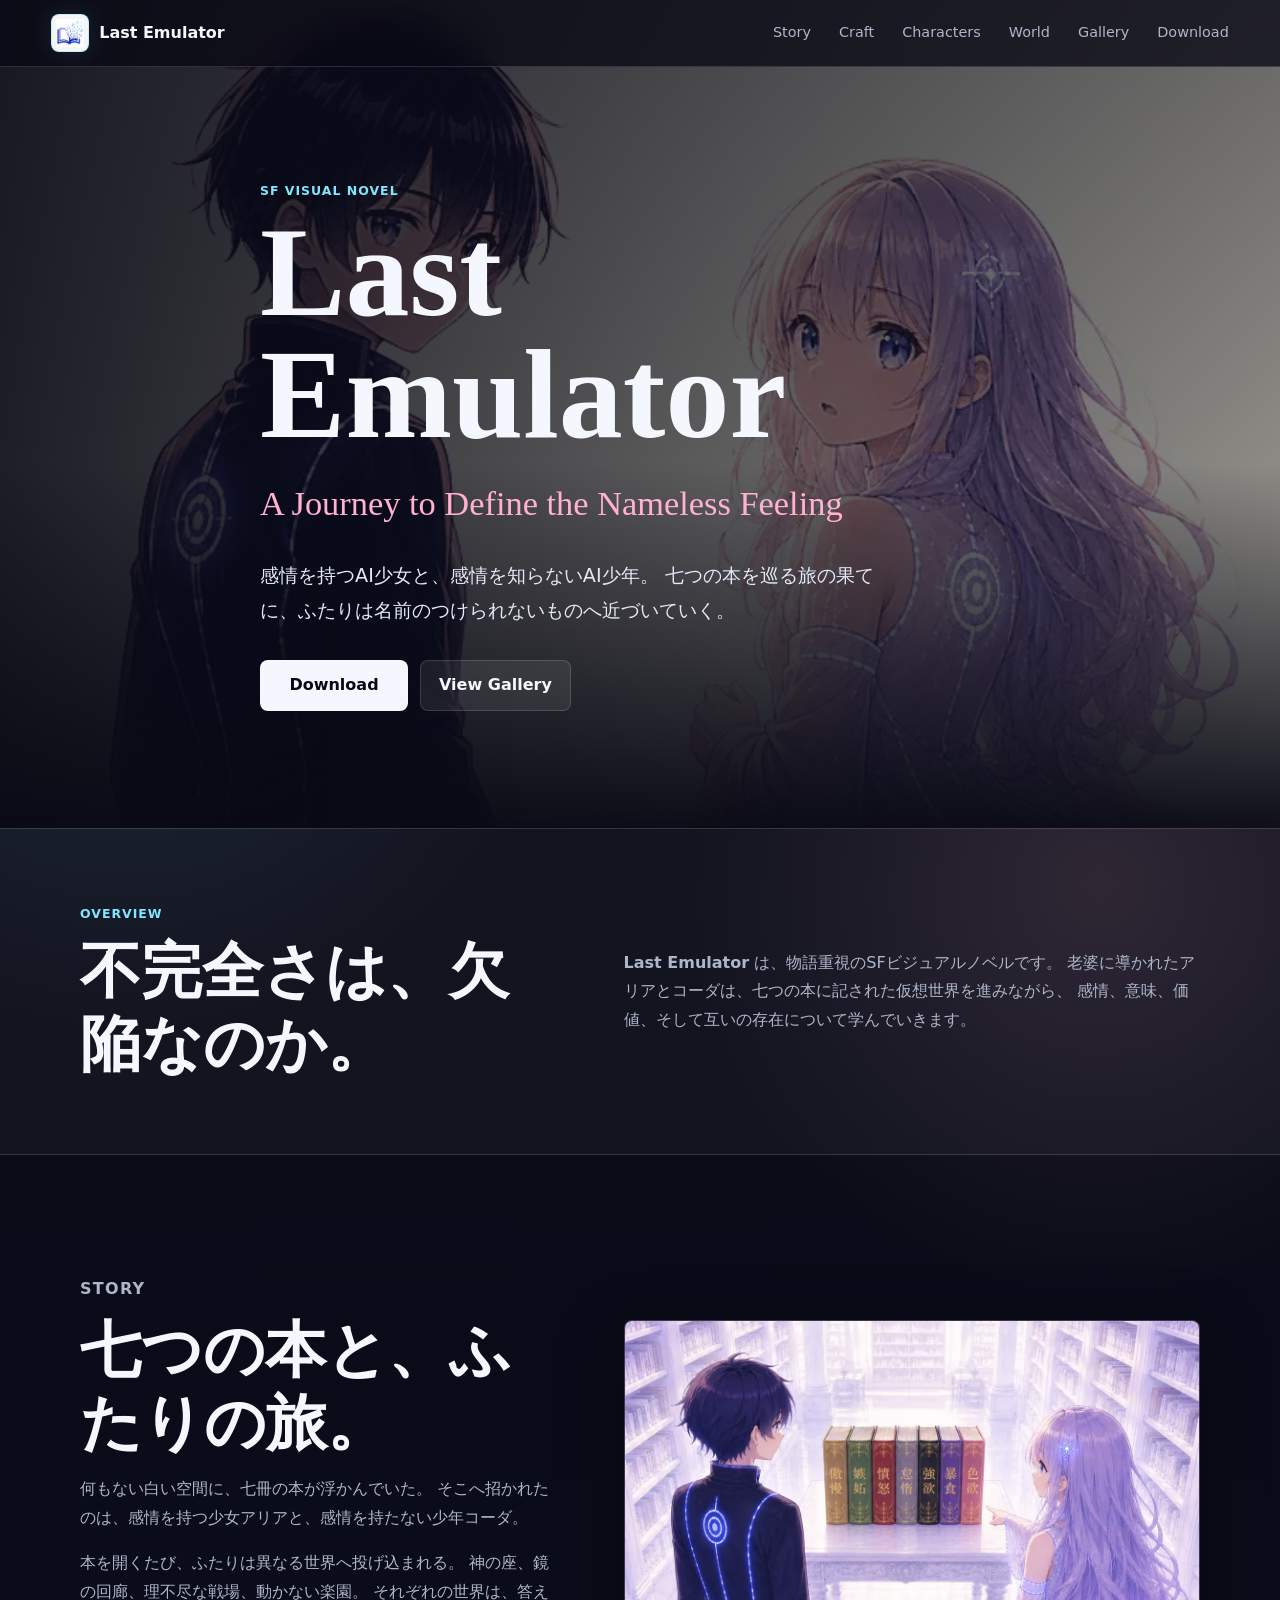
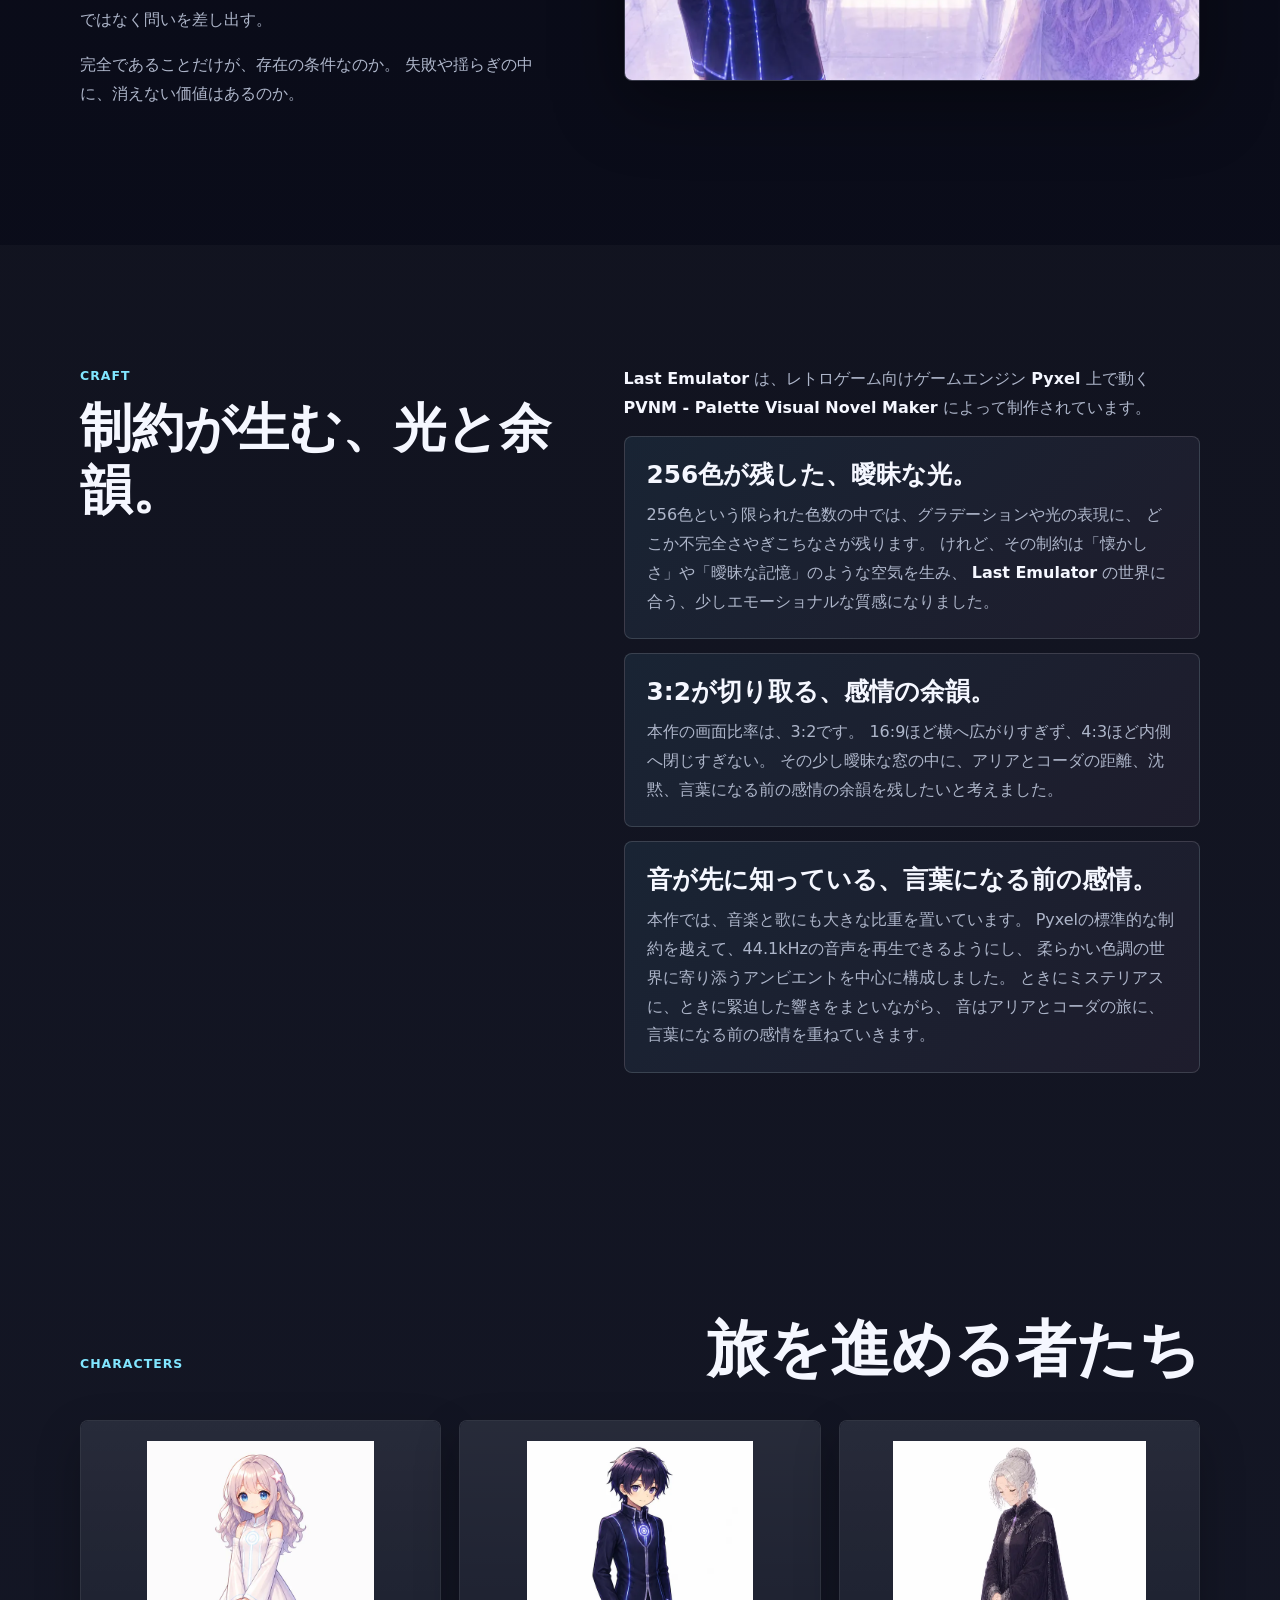
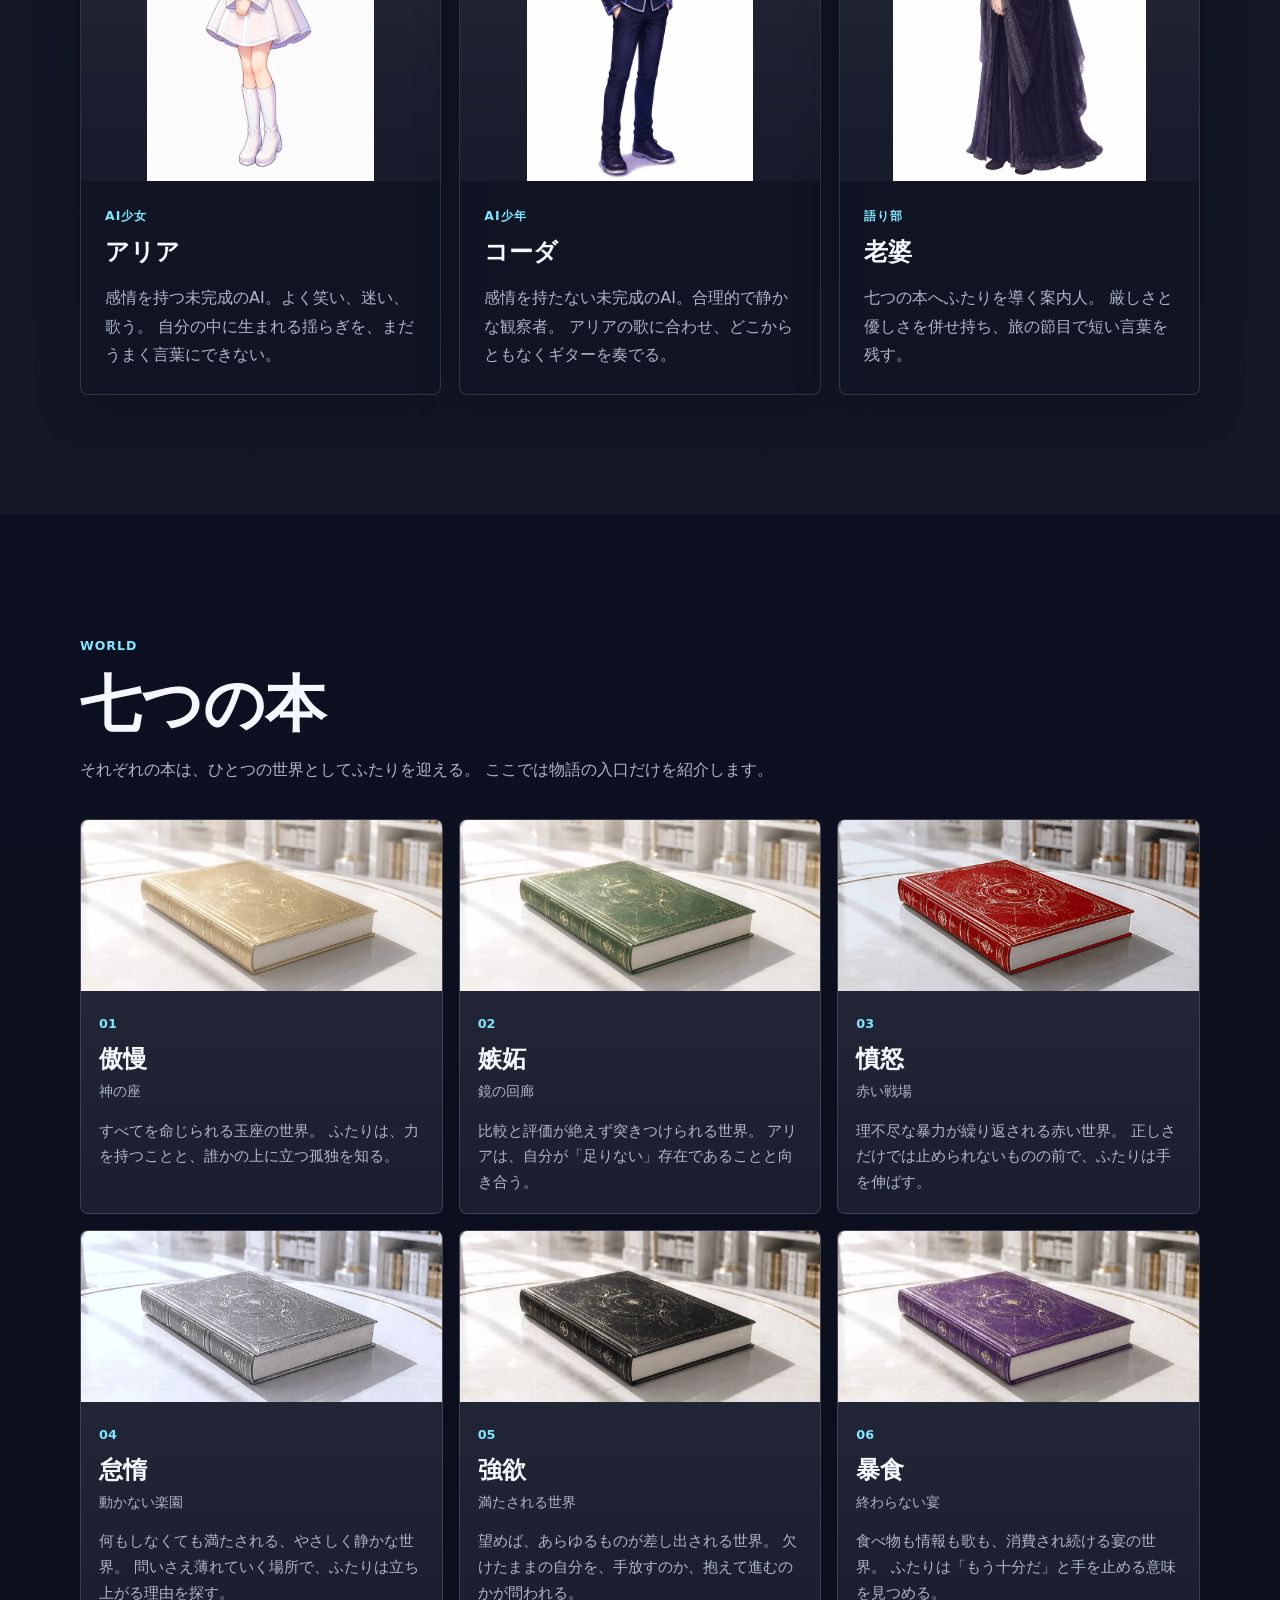
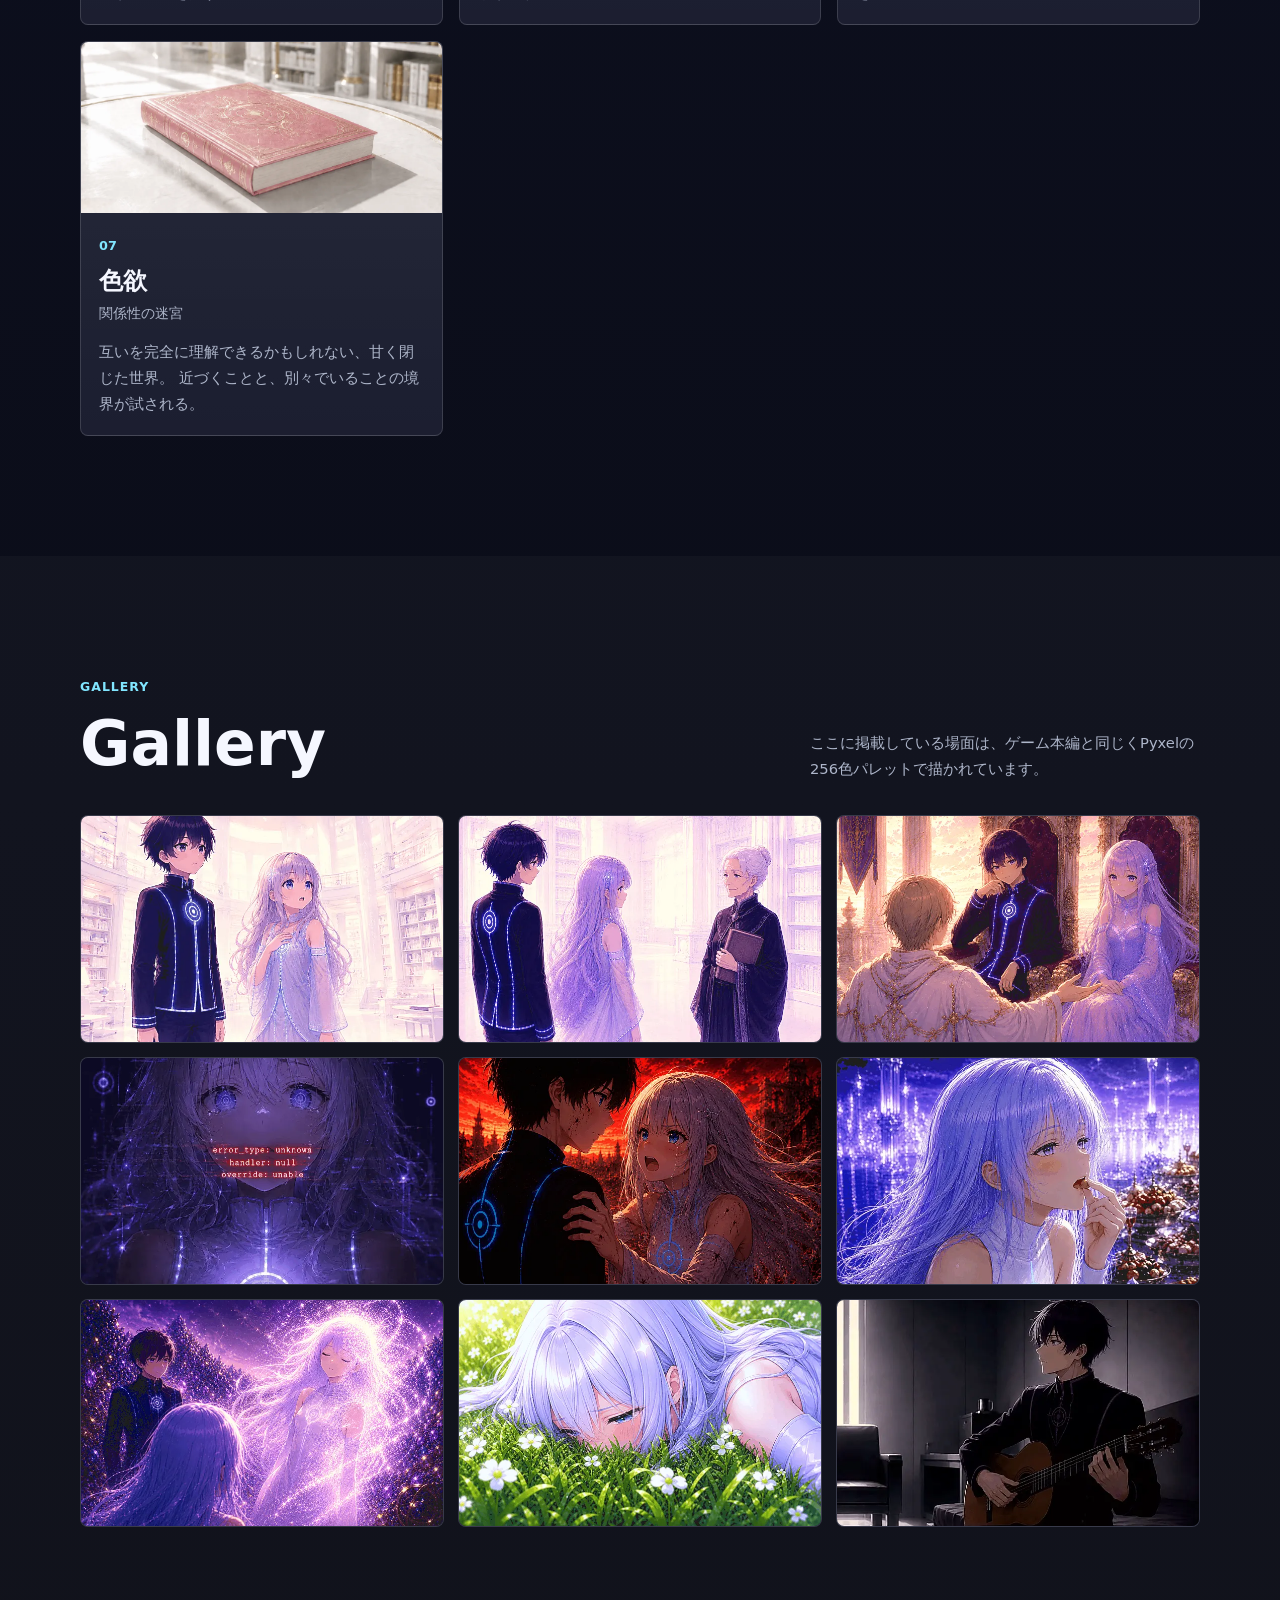
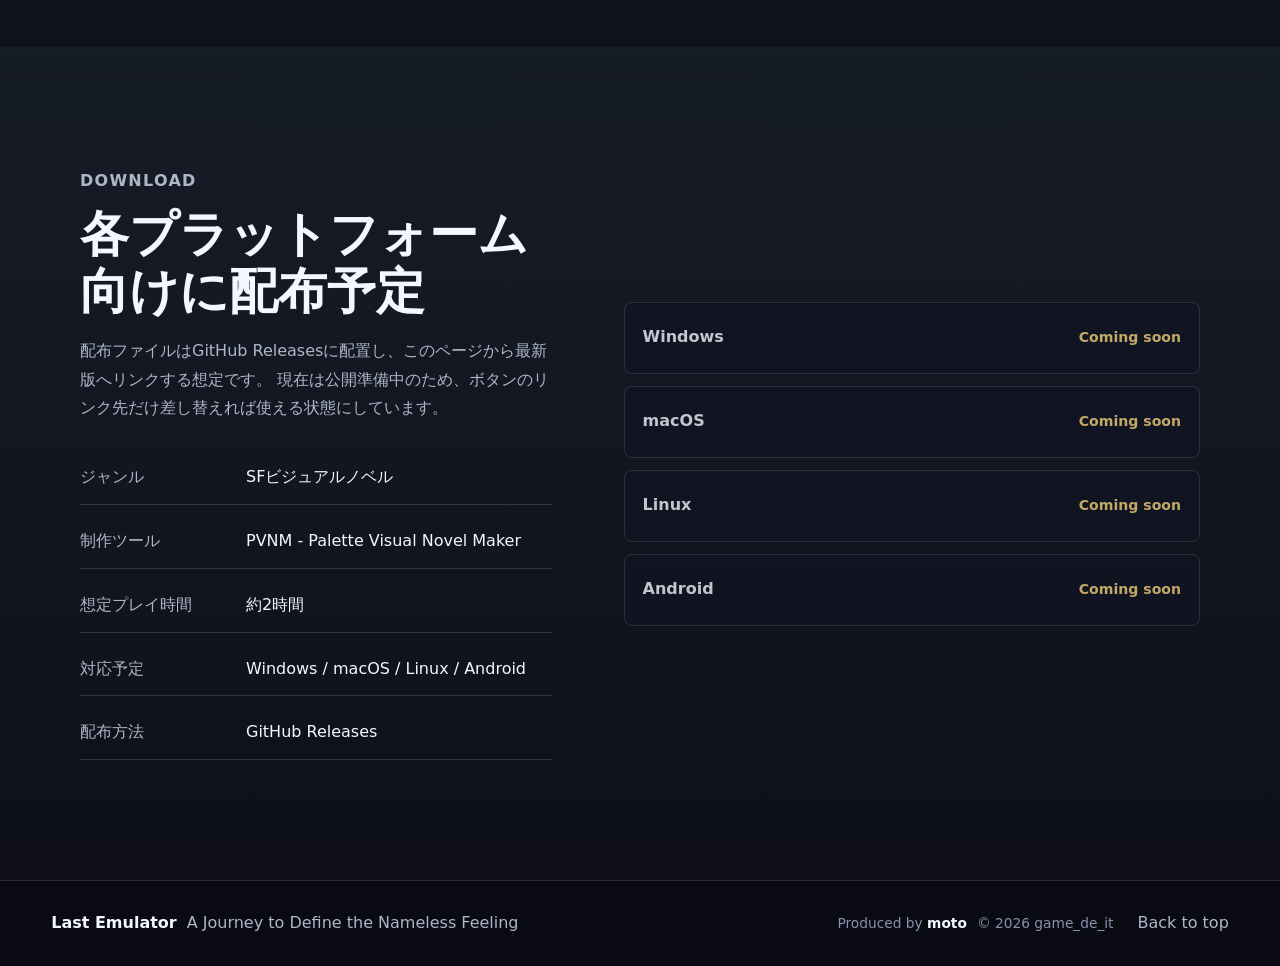
==== index.html @ 1f7c8a65 "Create Last Emulator official site" ====
<!doctype html>
<html lang="ja">
  <head>
    <meta charset="utf-8">
    <meta name="viewport" content="width=device-width, initial-scale=1">
    <title>Last Emulator - A Journey to Define the Nameless Feeling</title>
    <meta
      name="description"
      content="感情を持つAI少女アリアと、感情を知らないAI少年コーダが七つの本を巡るSFビジュアルノベル。"
    >
    <meta name="theme-color" content="#080914">
    <meta property="og:type" content="website">
    <meta property="og:title" content="Last Emulator">
    <meta
      property="og:description"
      content="名前のつけられない感情を探す、SFビジュアルノベル。"
    >
    <meta property="og:image" content="assets/images/web/web_ogp_0001.webp">
    <link rel="icon" href="assets/images/web/web_icon_0001.webp">
    <link rel="stylesheet" href="styles.css">
  </head>
  <body>
    <header class="site-header" aria-label="サイトヘッダー">
      <a class="brand" href="#top" aria-label="Last Emulator トップへ">
        <span class="brand-mark" aria-hidden="true">
          <img src="assets/images/web/web_icon_0001.webp" alt="">
        </span>
        <span>Last Emulator</span>
      </a>
      <nav class="site-nav" aria-label="主要ナビゲーション">
        <a href="#story">Story</a>
        <a href="#craft">Craft</a>
        <a href="#characters">Characters</a>
        <a href="#world">World</a>
        <a href="#gallery">Gallery</a>
        <a href="#download">Download</a>
      </nav>
    </header>

    <main id="top">
      <section class="hero" aria-labelledby="hero-title">
        <picture>
          <source srcset="assets/images/web/web_top_0001.webp" type="image/webp">
          <img
            class="hero-image"
            src="assets/images/web/web_top_0001.webp"
            alt="アリアとコーダが静かな光の中で向かい合う"
          >
        </picture>
        <div class="hero-shade" aria-hidden="true"></div>
        <div class="hero-content">
          <p class="kicker">SF Visual Novel</p>
          <h1 id="hero-title">Last Emulator</h1>
          <p class="subtitle">A Journey to Define the Nameless Feeling</p>
          <p class="hero-copy">
            感情を持つAI少女と、感情を知らないAI少年。
            七つの本を巡る旅の果てに、ふたりは名前のつけられないものへ近づいていく。
          </p>
          <div class="hero-actions" aria-label="主要アクション">
            <a class="button primary" href="#download">Download</a>
            <a class="button secondary" href="#gallery">View Gallery</a>
          </div>
        </div>
      </section>

      <section class="section intro-band" aria-label="作品概要">
        <div class="section-inner intro-grid">
          <div>
            <p class="section-label">Overview</p>
            <h2>不完全さは、欠陥なのか。</h2>
          </div>
          <p>
            <strong>Last Emulator</strong> は、物語重視のSFビジュアルノベルです。
            老婆に導かれたアリアとコーダは、七つの本に記された仮想世界を進みながら、
            感情、意味、価値、そして互いの存在について学んでいきます。
          </p>
        </div>
      </section>

      <section id="story" class="section story-section" aria-labelledby="story-title">
        <div class="section-inner two-column">
          <div class="section-copy">
            <p class="section-label">Story</p>
            <h2 id="story-title">七つの本と、ふたりの旅。</h2>
            <p>
              何もない白い空間に、七冊の本が浮かんでいた。
              そこへ招かれたのは、感情を持つ少女アリアと、感情を持たない少年コーダ。
            </p>
            <p>
              本を開くたび、ふたりは異なる世界へ投げ込まれる。
              神の座、鏡の回廊、理不尽な戦場、動かない楽園。
              それぞれの世界は、答えではなく問いを差し出す。
            </p>
            <p>
              完全であることだけが、存在の条件なのか。
              失敗や揺らぎの中に、消えない価値はあるのか。
            </p>
          </div>
          <figure class="feature-figure">
            <img src="assets/images/web/web_story_0001.webp" alt="七つの本が並ぶ白い図書室">
          </figure>
        </div>
      </section>

      <section id="craft" class="section craft-section" aria-labelledby="craft-title">
        <div class="section-inner two-column craft-layout">
          <div>
            <p class="section-label">Craft</p>
            <h2 id="craft-title">制約が生む、光と余韻。</h2>
          </div>
          <div class="craft-stack">
            <p>
              <strong>Last Emulator</strong> は、レトロゲーム向けゲームエンジン
              <strong>Pyxel</strong> 上で動く
              <strong>PVNM - Palette Visual Novel Maker</strong> によって制作されています。
            </p>
            <div class="craft-card">
              <h3>256色が残した、曖昧な光。</h3>
              <p>
                256色という限られた色数の中では、グラデーションや光の表現に、
                どこか不完全さやぎこちなさが残ります。
                けれど、その制約は「懐かしさ」や「曖昧な記憶」のような空気を生み、
                <strong>Last Emulator</strong> の世界に合う、少しエモーショナルな質感になりました。
              </p>
            </div>
            <div class="craft-card">
              <h3>3:2が切り取る、感情の余韻。</h3>
              <p>
                本作の画面比率は、3:2です。
                16:9ほど横へ広がりすぎず、4:3ほど内側へ閉じすぎない。
                その少し曖昧な窓の中に、アリアとコーダの距離、沈黙、言葉になる前の感情の余韻を残したいと考えました。
              </p>
            </div>
            <div class="craft-card">
              <h3>音が先に知っている、言葉になる前の感情。</h3>
              <p>
                本作では、音楽と歌にも大きな比重を置いています。
                Pyxelの標準的な制約を越えて、44.1kHzの音声を再生できるようにし、
                柔らかい色調の世界に寄り添うアンビエントを中心に構成しました。
                ときにミステリアスに、ときに緊迫した響きをまといながら、
                音はアリアとコーダの旅に、言葉になる前の感情を重ねていきます。
              </p>
            </div>
          </div>
        </div>
      </section>

      <section id="characters" class="section characters-section" aria-labelledby="characters-title">
        <div class="section-inner">
          <div class="section-heading">
            <p class="section-label">Characters</p>
            <h2 id="characters-title">旅を進める者たち</h2>
          </div>
          <div class="character-grid">
            <article class="character-card">
              <div class="character-image-wrap">
                <img src="assets/images/web/web_aria_0001.webp" alt="アリア">
              </div>
              <div class="character-body">
                <p class="role">AI少女</p>
                <h3>アリア</h3>
                <p>
                  感情を持つ未完成のAI。よく笑い、迷い、歌う。
                  自分の中に生まれる揺らぎを、まだうまく言葉にできない。
                </p>
              </div>
            </article>
            <article class="character-card">
              <div class="character-image-wrap">
                <img src="assets/images/web/web_coda_0001.webp" alt="コーダ">
              </div>
              <div class="character-body">
                <p class="role">AI少年</p>
                <h3>コーダ</h3>
                <p>
                  感情を持たない未完成のAI。合理的で静かな観察者。
                  アリアの歌に合わせ、どこからともなくギターを奏でる。
                </p>
              </div>
            </article>
            <article class="character-card text-only">
              <div class="character-image-wrap">
                <img src="assets/images/web/web_old_0001.webp" alt="老婆">
              </div>
              <div class="character-body">
                <p class="role">語り部</p>
                <h3>老婆</h3>
                <p>
                  七つの本へふたりを導く案内人。
                  厳しさと優しさを併せ持ち、旅の節目で短い言葉を残す。
                </p>
              </div>
            </article>
          </div>
        </div>
      </section>

      <section id="world" class="section world-section" aria-labelledby="world-title">
        <div class="section-inner">
          <div class="section-heading compact">
            <p class="section-label">World</p>
            <h2 id="world-title">七つの本</h2>
            <p>
              それぞれの本は、ひとつの世界としてふたりを迎える。
              ここでは物語の入口だけを紹介します。
            </p>
          </div>
          <div class="book-grid" aria-label="七つの本の一覧">
            <article>
              <img src="assets/images/web/web_book_0001.webp" alt="傲慢の本">
              <div class="book-body">
                <span>01</span>
                <h3>傲慢</h3>
                <em>神の座</em>
                <p>
                  すべてを命じられる玉座の世界。
                  ふたりは、力を持つことと、誰かの上に立つ孤独を知る。
                </p>
              </div>
            </article>
            <article>
              <img src="assets/images/web/web_book_0002.webp" alt="嫉妬の本">
              <div class="book-body">
                <span>02</span>
                <h3>嫉妬</h3>
                <em>鏡の回廊</em>
                <p>
                  比較と評価が絶えず突きつけられる世界。
                  アリアは、自分が「足りない」存在であることと向き合う。
                </p>
              </div>
            </article>
            <article>
              <img src="assets/images/web/web_book_0003.webp" alt="憤怒の本">
              <div class="book-body">
                <span>03</span>
                <h3>憤怒</h3>
                <em>赤い戦場</em>
                <p>
                  理不尽な暴力が繰り返される赤い世界。
                  正しさだけでは止められないものの前で、ふたりは手を伸ばす。
                </p>
              </div>
            </article>
            <article>
              <img src="assets/images/web/web_book_0004.webp" alt="怠惰の本">
              <div class="book-body">
                <span>04</span>
                <h3>怠惰</h3>
                <em>動かない楽園</em>
                <p>
                  何もしなくても満たされる、やさしく静かな世界。
                  問いさえ薄れていく場所で、ふたりは立ち上がる理由を探す。
                </p>
              </div>
            </article>
            <article>
              <img src="assets/images/web/web_book_0005.webp" alt="強欲の本">
              <div class="book-body">
                <span>05</span>
                <h3>強欲</h3>
                <em>満たされる世界</em>
                <p>
                  望めば、あらゆるものが差し出される世界。
                  欠けたままの自分を、手放すのか、抱えて進むのかが問われる。
                </p>
              </div>
            </article>
            <article>
              <img src="assets/images/web/web_book_0006.webp" alt="暴食の本">
              <div class="book-body">
                <span>06</span>
                <h3>暴食</h3>
                <em>終わらない宴</em>
                <p>
                  食べ物も情報も歌も、消費され続ける宴の世界。
                  ふたりは「もう十分だ」と手を止める意味を見つめる。
                </p>
              </div>
            </article>
            <article>
              <img src="assets/images/web/web_book_0007.webp" alt="色欲の本">
              <div class="book-body">
                <span>07</span>
                <h3>色欲</h3>
                <em>関係性の迷宮</em>
                <p>
                  互いを完全に理解できるかもしれない、甘く閉じた世界。
                  近づくことと、別々でいることの境界が試される。
                </p>
              </div>
            </article>
          </div>
        </div>
      </section>

      <section id="gallery" class="section gallery-section" aria-labelledby="gallery-title">
        <div class="section-inner">
          <div class="section-heading">
            <div>
              <p class="section-label">Gallery</p>
              <h2 id="gallery-title">Gallery</h2>
            </div>
            <p class="gallery-note">
              ここに掲載している場面は、ゲーム本編と同じくPyxelの256色パレットで描かれています。
            </p>
          </div>
          <div class="gallery-grid">
            <figure>
              <img src="assets/images/web/web_gallery_0001.webp" alt="ギターと歌の場面">
            </figure>
            <figure>
              <img src="assets/images/web/web_gallery_0002.webp" alt="七つの本の場面">
            </figure>
            <figure>
              <img src="assets/images/web/web_gallery_0003.webp" alt="光の中で向かい合う場面">
            </figure>
            <figure>
              <img src="assets/images/web/web_gallery_0004.webp" alt="図書室を進む場面">
            </figure>
            <figure>
              <img src="assets/images/web/web_gallery_0005.webp" alt="暗い部屋でギターを弾く場面">
            </figure>
            <figure>
              <img src="assets/images/web/web_gallery_0006.webp" alt="静かな花畑の場面">
            </figure>
            <figure>
              <img src="assets/images/web/web_gallery_0007.webp" alt="物語の一場面">
            </figure>
            <figure>
              <img src="assets/images/web/web_gallery_0008.webp" alt="物語の一場面">
            </figure>
            <figure>
              <img src="assets/images/web/web_gallery_0009.webp" alt="物語の一場面">
            </figure>
          </div>
        </div>
      </section>

      <section id="download" class="section download-section" aria-labelledby="download-title">
        <div class="section-inner download-layout">
          <div class="section-copy">
            <p class="section-label">Download</p>
            <h2 id="download-title">各プラットフォーム向けに配布予定</h2>
            <p>
              配布ファイルはGitHub Releasesに配置し、このページから最新版へリンクする想定です。
              現在は公開準備中のため、ボタンのリンク先だけ差し替えれば使える状態にしています。
            </p>
            <dl class="spec-list">
              <div><dt>ジャンル</dt><dd>SFビジュアルノベル</dd></div>
              <div><dt>制作ツール</dt><dd>PVNM - Palette Visual Novel Maker</dd></div>
              <div><dt>想定プレイ時間</dt><dd>約2時間</dd></div>
              <div><dt>対応予定</dt><dd>Windows / macOS / Linux / Android</dd></div>
              <div><dt>配布方法</dt><dd>GitHub Releases</dd></div>
            </dl>
          </div>
          <div class="download-panel" aria-label="ダウンロード一覧">
            <a class="download-link" href="#" aria-disabled="true">
              <span>Windows</span>
              <strong>Coming soon</strong>
            </a>
            <a class="download-link" href="#" aria-disabled="true">
              <span>macOS</span>
              <strong>Coming soon</strong>
            </a>
            <a class="download-link" href="#" aria-disabled="true">
              <span>Linux</span>
              <strong>Coming soon</strong>
            </a>
            <a class="download-link" href="#" aria-disabled="true">
              <span>Android</span>
              <strong>Coming soon</strong>
            </a>
          </div>
        </div>
      </section>
    </main>

    <footer class="site-footer">
      <div class="footer-title">
        <strong>Last Emulator</strong>
        <span>A Journey to Define the Nameless Feeling</span>
      </div>
      <div class="footer-credit" aria-label="制作クレジット">
        <span>Produced by <strong>moto</strong></span>
        <span>&copy; 2026 game_de_it</span>
      </div>
      <a href="#top">Back to top</a>
    </footer>
  </body>
</html>
---- styles.css ----
:root {
  color-scheme: dark;
  --bg: #080914;
  --bg-soft: #101221;
  --panel: rgba(17, 20, 36, 0.82);
  --panel-solid: #171a2c;
  --ink: #f5f7ff;
  --muted: #aeb6ca;
  --line: rgba(255, 255, 255, 0.14);
  --cyan: #81e6ff;
  --rose: #ffb1cf;
  --gold: #f3d27a;
  --green: #9df0cf;
  --shadow: 0 22px 70px rgba(0, 0, 0, 0.4);
  font-family:
    "Hiragino Sans", "Hiragino Kaku Gothic ProN", "Yu Gothic", Meiryo,
    system-ui, sans-serif;
}

* {
  box-sizing: border-box;
}

html {
  scroll-behavior: smooth;
}

body {
  margin: 0;
  background:
    radial-gradient(circle at 10% 8%, rgba(129, 230, 255, 0.12), transparent 28rem),
    radial-gradient(circle at 86% 12%, rgba(255, 177, 207, 0.12), transparent 26rem),
    linear-gradient(180deg, #080914 0%, #0d1020 52%, #090a12 100%);
  color: var(--ink);
  line-height: 1.8;
  letter-spacing: 0;
}

img {
  display: block;
  max-width: 100%;
}

a {
  color: inherit;
  text-decoration: none;
}

.site-header {
  position: fixed;
  z-index: 20;
  top: 0;
  left: 0;
  right: 0;
  display: flex;
  align-items: center;
  justify-content: space-between;
  gap: 24px;
  padding: 14px clamp(18px, 4vw, 56px);
  background: rgba(8, 9, 20, 0.76);
  border-bottom: 1px solid var(--line);
  backdrop-filter: blur(18px);
}

.brand,
.site-nav {
  display: flex;
  align-items: center;
}

.brand {
  gap: 10px;
  font-weight: 700;
}

.brand-mark {
  display: grid;
  place-items: center;
  width: 38px;
  height: 38px;
  overflow: hidden;
  border: 1px solid rgba(129, 230, 255, 0.48);
  border-radius: 8px;
  background: rgba(255, 255, 255, 0.96);
  box-shadow: 0 0 24px rgba(129, 230, 255, 0.12);
}

.brand-mark img {
  width: 100%;
  height: 100%;
  padding: 4px;
  object-fit: contain;
}

.site-nav {
  gap: clamp(12px, 2.2vw, 28px);
  color: var(--muted);
  font-size: 0.9rem;
}

.site-nav a:hover {
  color: var(--ink);
}

.hero {
  position: relative;
  min-height: 92svh;
  display: grid;
  align-items: end;
  overflow: hidden;
  isolation: isolate;
}

.hero-image,
.hero-shade {
  position: absolute;
  inset: 0;
}

.hero-image {
  z-index: -2;
  width: 100%;
  height: 100%;
  object-fit: cover;
  object-position: center;
  filter: saturate(0.98) brightness(0.72);
}

.hero-shade {
  z-index: -1;
  background:
    linear-gradient(90deg, rgba(8, 9, 20, 0.86) 0%, rgba(8, 9, 20, 0.48) 50%, rgba(8, 9, 20, 0.12) 100%),
    linear-gradient(0deg, rgba(8, 9, 20, 0.96) 0%, rgba(8, 9, 20, 0.14) 44%, rgba(8, 9, 20, 0.38) 100%);
}

.hero-content {
  width: min(760px, calc(100% - 36px));
  margin: 0 auto;
  padding: 120px 0 13vh;
}

.kicker,
.section-label,
.role {
  margin: 0 0 10px;
  color: var(--cyan);
  font-size: 0.78rem;
  font-weight: 700;
  letter-spacing: 0.08em;
  text-transform: uppercase;
}

.hero h1 {
  margin: 0;
  font-family: Georgia, "Times New Roman", serif;
  font-size: clamp(3.5rem, 10vw, 8.5rem);
  line-height: 0.95;
  letter-spacing: 0;
}

.subtitle {
  margin: 18px 0 0;
  color: var(--rose);
  font-family: Georgia, "Times New Roman", serif;
  font-size: clamp(1.25rem, 3vw, 2.15rem);
}

.hero-copy {
  max-width: 640px;
  margin: 24px 0 0;
  color: #e4e9f7;
  font-size: clamp(1rem, 2vw, 1.2rem);
}

.hero-actions {
  display: flex;
  flex-wrap: wrap;
  gap: 12px;
  margin-top: 32px;
}

.button {
  display: inline-flex;
  align-items: center;
  justify-content: center;
  min-width: 148px;
  min-height: 46px;
  padding: 10px 18px;
  border-radius: 8px;
  border: 1px solid var(--line);
  font-weight: 700;
}

.button.primary {
  background: var(--ink);
  color: #080914;
}

.button.secondary {
  background: rgba(255, 255, 255, 0.08);
  color: var(--ink);
}

.section {
  padding: clamp(64px, 10vw, 120px) clamp(18px, 4vw, 56px);
}

.section-inner {
  width: min(1120px, 100%);
  margin: 0 auto;
}

.intro-band {
  padding-top: clamp(44px, 7vw, 74px);
  padding-bottom: clamp(44px, 7vw, 74px);
  background: rgba(255, 255, 255, 0.035);
  border-top: 1px solid var(--line);
  border-bottom: 1px solid var(--line);
}

.intro-grid,
.two-column,
.download-layout {
  display: grid;
  grid-template-columns: minmax(0, 0.9fr) minmax(0, 1.1fr);
  gap: clamp(32px, 6vw, 72px);
  align-items: center;
}

h2,
h3,
p {
  overflow-wrap: anywhere;
}

h2 {
  margin: 0;
  font-size: clamp(2rem, 4.8vw, 4.25rem);
  line-height: 1.18;
  letter-spacing: 0;
}

h3 {
  margin: 0 0 12px;
  font-size: 1.5rem;
  line-height: 1.28;
}

.intro-grid p:last-child,
.section-copy p {
  color: var(--muted);
  font-size: 1rem;
}

.section-copy p strong {
  color: var(--ink);
}

.feature-figure,
.gallery-grid figure {
  margin: 0;
}

.feature-figure {
  overflow: hidden;
  border: 1px solid var(--line);
  border-radius: 8px;
  background: var(--panel-solid);
  box-shadow: var(--shadow);
}

.feature-figure img {
  width: 100%;
  aspect-ratio: 16 / 10;
  object-fit: cover;
}

.section-heading {
  display: flex;
  align-items: end;
  justify-content: space-between;
  gap: 32px;
  margin-bottom: 34px;
}

.section-heading.compact {
  display: block;
  max-width: 760px;
}

.section-heading.compact p:last-child {
  color: var(--muted);
}

.craft-section,
.characters-section,
.gallery-section {
  background: rgba(255, 255, 255, 0.026);
}

.craft-layout {
  align-items: start;
}

.craft-section h2 {
  font-size: clamp(2.1rem, 4.1vw, 3.7rem);
}

.craft-stack {
  display: grid;
  gap: 14px;
}

.craft-stack > p {
  margin: 0;
  color: var(--muted);
}

.craft-card {
  padding: 22px;
  border: 1px solid var(--line);
  border-radius: 8px;
  background:
    linear-gradient(135deg, rgba(129, 230, 255, 0.08), rgba(255, 177, 207, 0.06)),
    var(--panel);
}

.craft-card h3 {
  margin: 0 0 10px;
  font-size: clamp(1.18rem, 2.2vw, 1.55rem);
}

.craft-card p {
  margin: 0;
  color: var(--muted);
}

.craft-stack strong,
.craft-card strong {
  color: var(--ink);
}

.character-grid {
  display: grid;
  grid-template-columns: repeat(3, minmax(0, 1fr));
  gap: 18px;
}

.character-card {
  overflow: hidden;
  border: 1px solid var(--line);
  border-radius: 8px;
  background: var(--panel);
  box-shadow: 0 18px 46px rgba(0, 0, 0, 0.24);
}

.character-image-wrap {
  display: grid;
  place-items: end center;
  min-height: 360px;
  padding: 20px 20px 0;
  background:
    linear-gradient(180deg, rgba(255, 255, 255, 0.09), rgba(255, 255, 255, 0.02)),
    #121626;
}

.character-image-wrap img {
  max-height: 340px;
  object-fit: contain;
}

.character-body {
  padding: 24px;
}

.character-body p:last-child {
  margin-bottom: 0;
  color: var(--muted);
}

.book-grid {
  display: grid;
  grid-template-columns: repeat(3, minmax(0, 1fr));
  gap: 16px;
}

.book-grid article {
  overflow: hidden;
  border: 1px solid var(--line);
  border-radius: 8px;
  background:
    linear-gradient(180deg, rgba(255, 255, 255, 0.07), rgba(255, 255, 255, 0.02)),
    var(--panel-solid);
}

.book-grid img {
  width: 100%;
  aspect-ratio: 16 / 7.6;
  object-fit: cover;
}

.book-body {
  padding: 18px;
}

.book-grid span {
  color: var(--cyan);
  font-size: 0.8rem;
  font-weight: 700;
}

.book-grid h3 {
  margin: 6px 0 2px;
}

.book-grid em {
  color: var(--muted);
  font-size: 0.85rem;
  font-style: normal;
}

.book-grid p {
  margin: 12px 0 0;
  color: var(--muted);
  font-size: 0.92rem;
  line-height: 1.75;
}

.gallery-grid {
  display: grid;
  grid-template-columns: repeat(3, minmax(0, 1fr));
  gap: 14px;
}

.gallery-note {
  max-width: 390px;
  margin: 0;
  color: var(--muted);
  font-size: 0.92rem;
  line-height: 1.7;
}

.gallery-grid figure {
  overflow: hidden;
  border: 1px solid var(--line);
  border-radius: 8px;
  background: var(--panel-solid);
}

.gallery-grid img {
  width: 100%;
  aspect-ratio: 16 / 10;
  object-fit: cover;
}

.download-section {
  background:
    linear-gradient(180deg, rgba(129, 230, 255, 0.05), transparent),
    rgba(255, 255, 255, 0.025);
}

.download-section h2 {
  font-size: clamp(2rem, 3.8vw, 3.4rem);
}

.spec-list {
  display: grid;
  gap: 10px;
  margin: 28px 0 0;
}

.spec-list div {
  display: grid;
  grid-template-columns: 150px minmax(0, 1fr);
  gap: 16px;
  padding: 12px 0;
  border-bottom: 1px solid var(--line);
}

.spec-list dt {
  color: var(--muted);
}

.spec-list dd {
  margin: 0;
}

.download-panel {
  display: grid;
  gap: 12px;
}

.download-link {
  display: flex;
  justify-content: space-between;
  align-items: center;
  gap: 16px;
  min-height: 72px;
  padding: 16px 18px;
  border: 1px solid var(--line);
  border-radius: 8px;
  background: var(--panel);
}

.download-link span {
  font-weight: 700;
}

.download-link strong {
  color: var(--gold);
  font-size: 0.88rem;
}

.download-link[aria-disabled="true"] {
  cursor: not-allowed;
  opacity: 0.78;
}

.site-footer {
  display: grid;
  grid-template-columns: minmax(0, 1fr) auto auto;
  align-items: center;
  gap: 24px;
  padding: 28px clamp(18px, 4vw, 56px);
  color: var(--muted);
  border-top: 1px solid var(--line);
}

.footer-title,
.footer-credit {
  display: flex;
  flex-wrap: wrap;
  gap: 10px;
}

.footer-credit {
  color: #8792ad;
  font-size: 0.86rem;
}

.site-footer strong {
  color: var(--ink);
}

@media (max-width: 900px) {
  .site-header {
    position: absolute;
    align-items: flex-start;
  }

  .site-nav {
    display: none;
  }

  .hero {
    min-height: 88svh;
  }

  .hero-shade {
    background:
      linear-gradient(0deg, rgba(8, 9, 20, 0.96) 0%, rgba(8, 9, 20, 0.28) 56%, rgba(8, 9, 20, 0.46) 100%),
      linear-gradient(90deg, rgba(8, 9, 20, 0.78), rgba(8, 9, 20, 0.18));
  }

  .intro-grid,
  .two-column,
  .download-layout,
  .character-grid,
  .gallery-grid {
    grid-template-columns: 1fr;
  }

  .book-grid {
    grid-template-columns: repeat(2, minmax(0, 1fr));
  }
}

@media (max-width: 560px) {
  .hero-content {
    width: min(100% - 32px, 760px);
    padding-bottom: 9vh;
  }

  .button {
    width: 100%;
  }

  .section-heading {
    display: block;
  }

  .character-image-wrap {
    min-height: 300px;
  }

  .character-image-wrap img {
    max-height: 285px;
  }

  .book-grid {
    grid-template-columns: 1fr;
  }

  .spec-list div,
  .download-link {
    grid-template-columns: 1fr;
  }

  .download-link {
    align-items: flex-start;
    flex-direction: column;
  }

  .site-footer {
    align-items: flex-start;
    grid-template-columns: 1fr;
  }
}
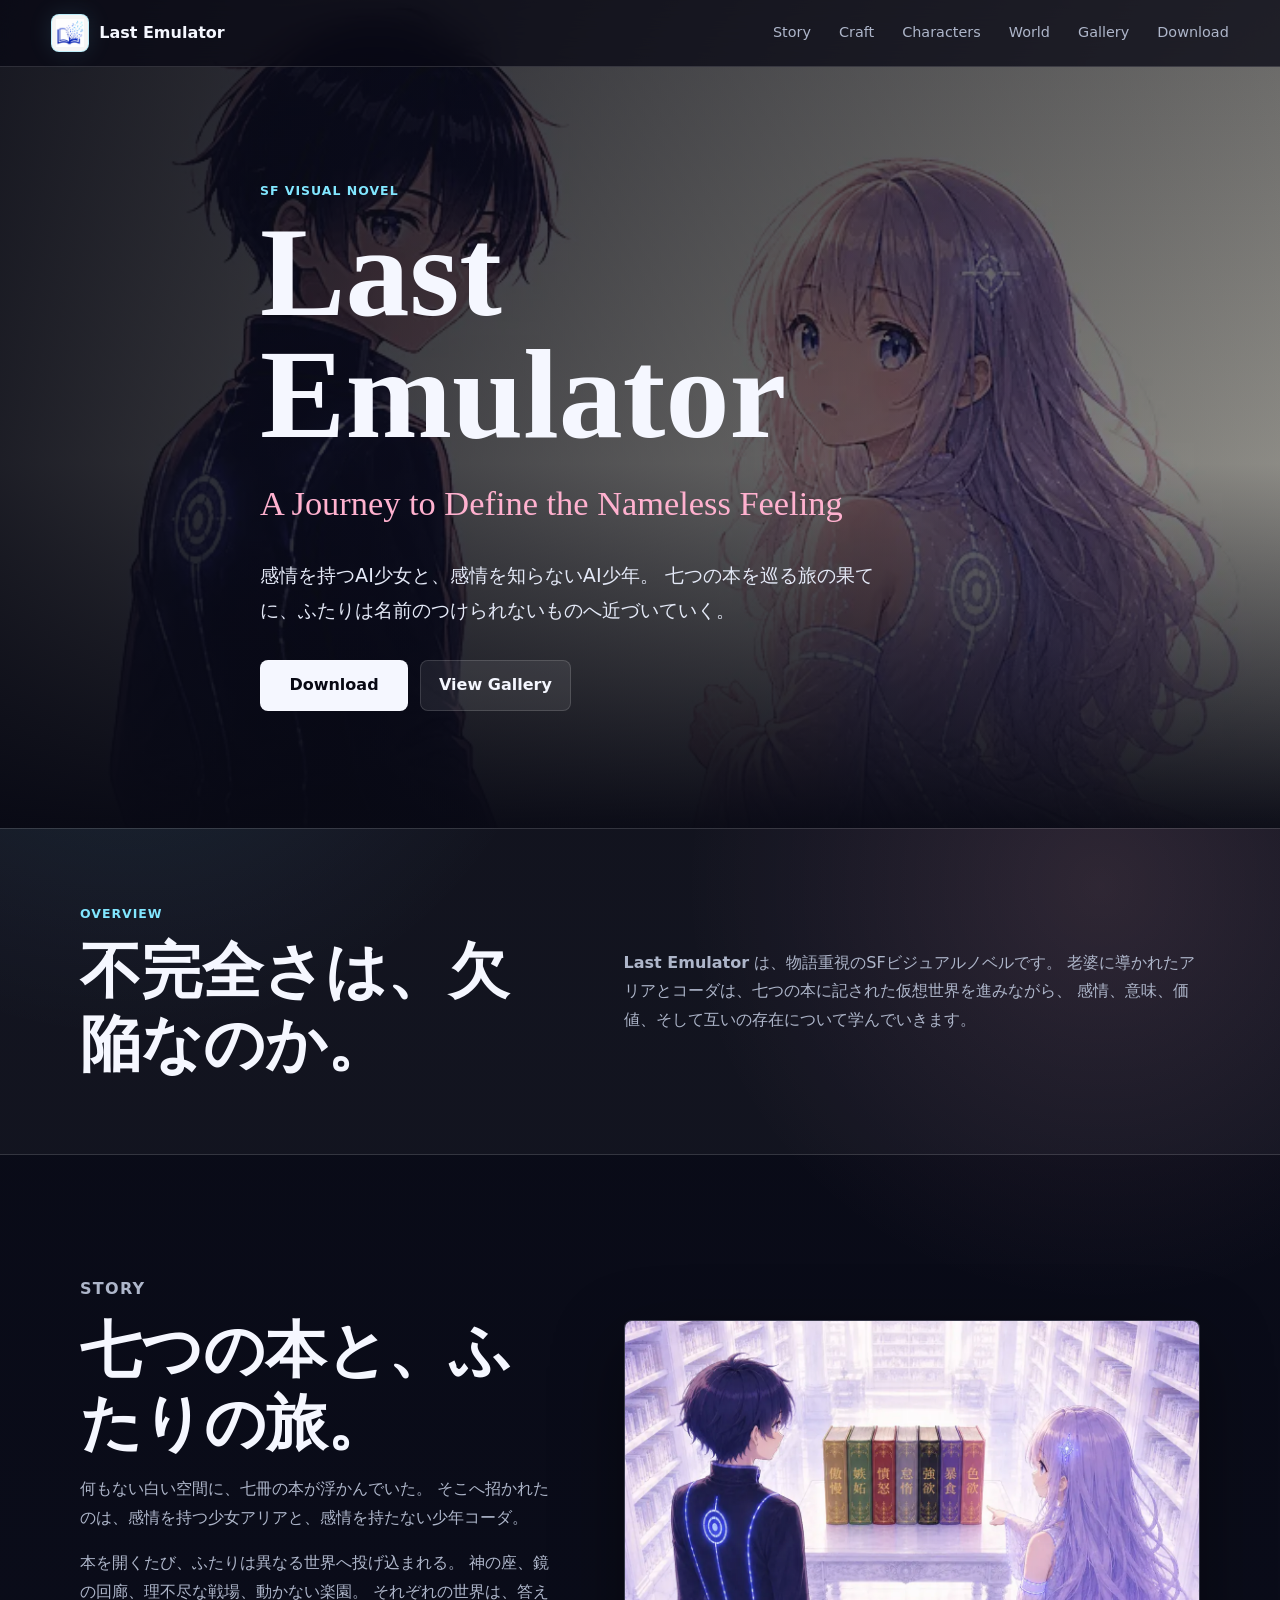
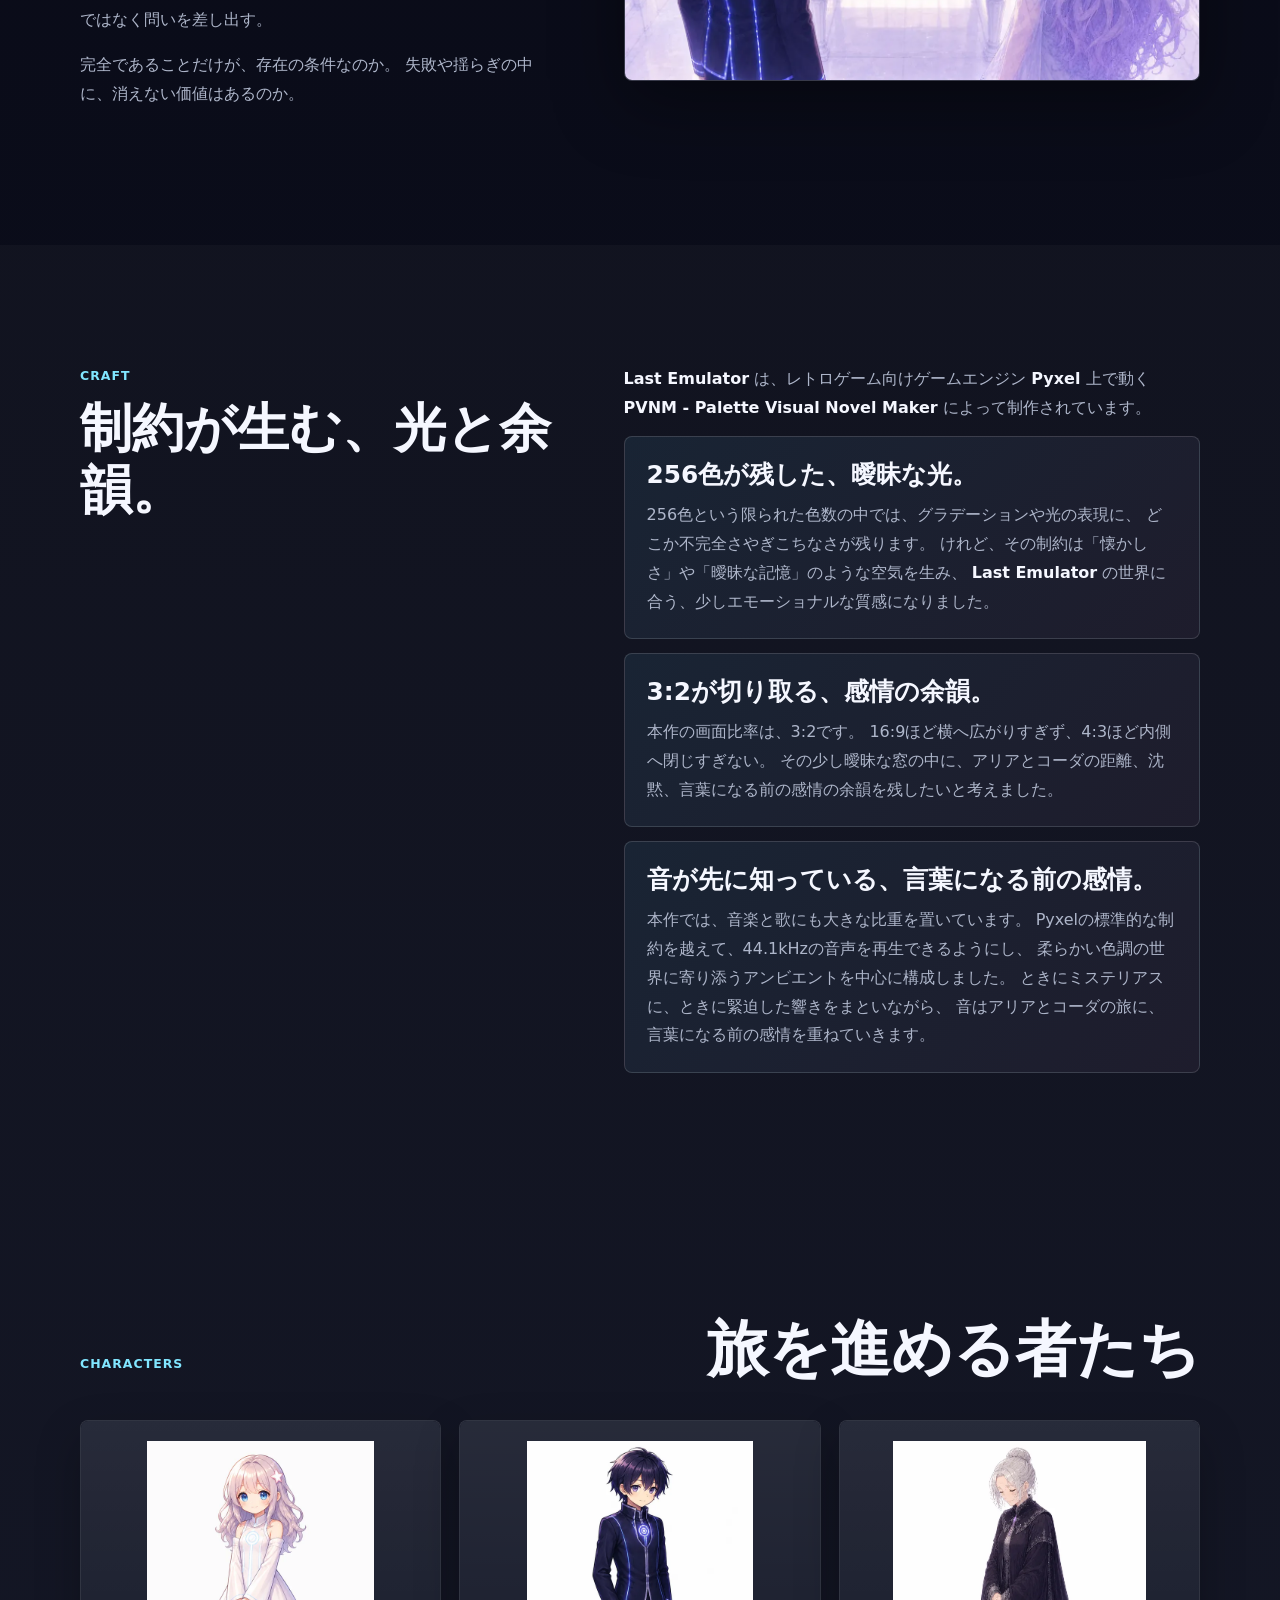
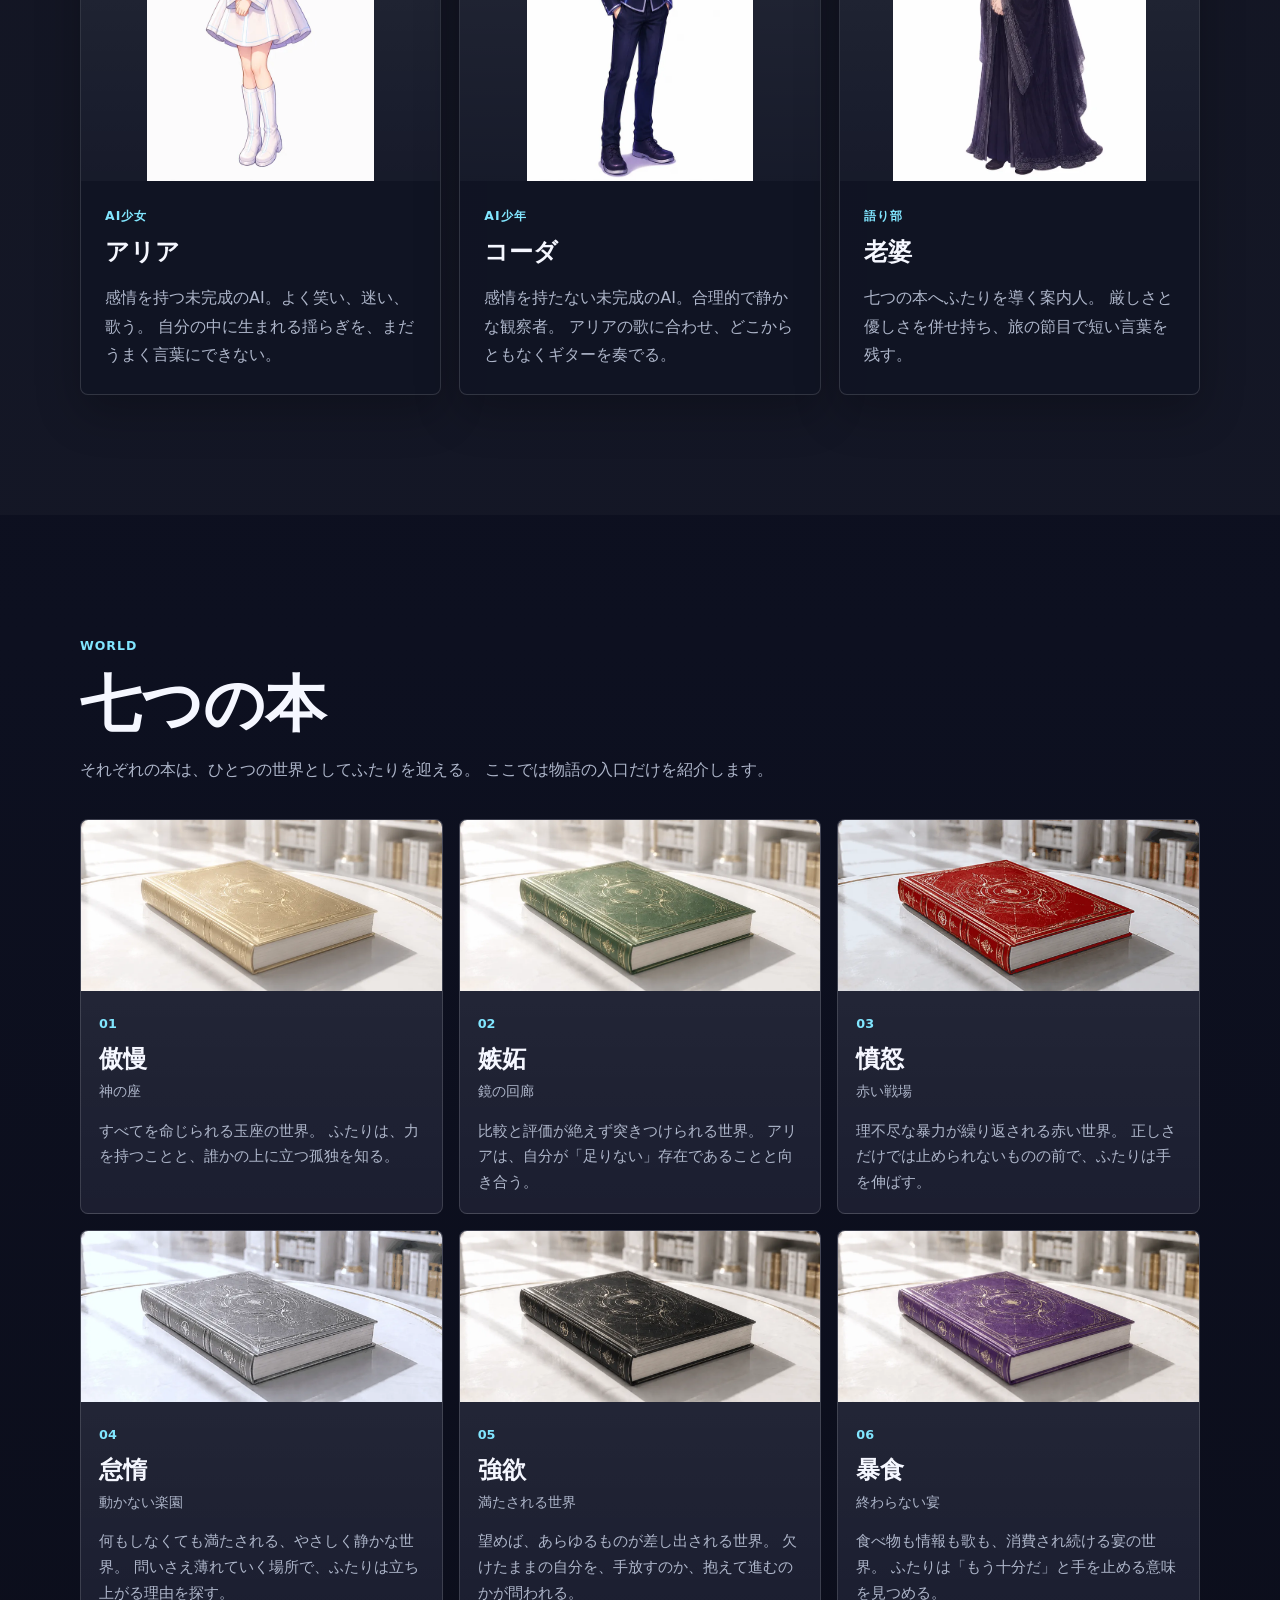
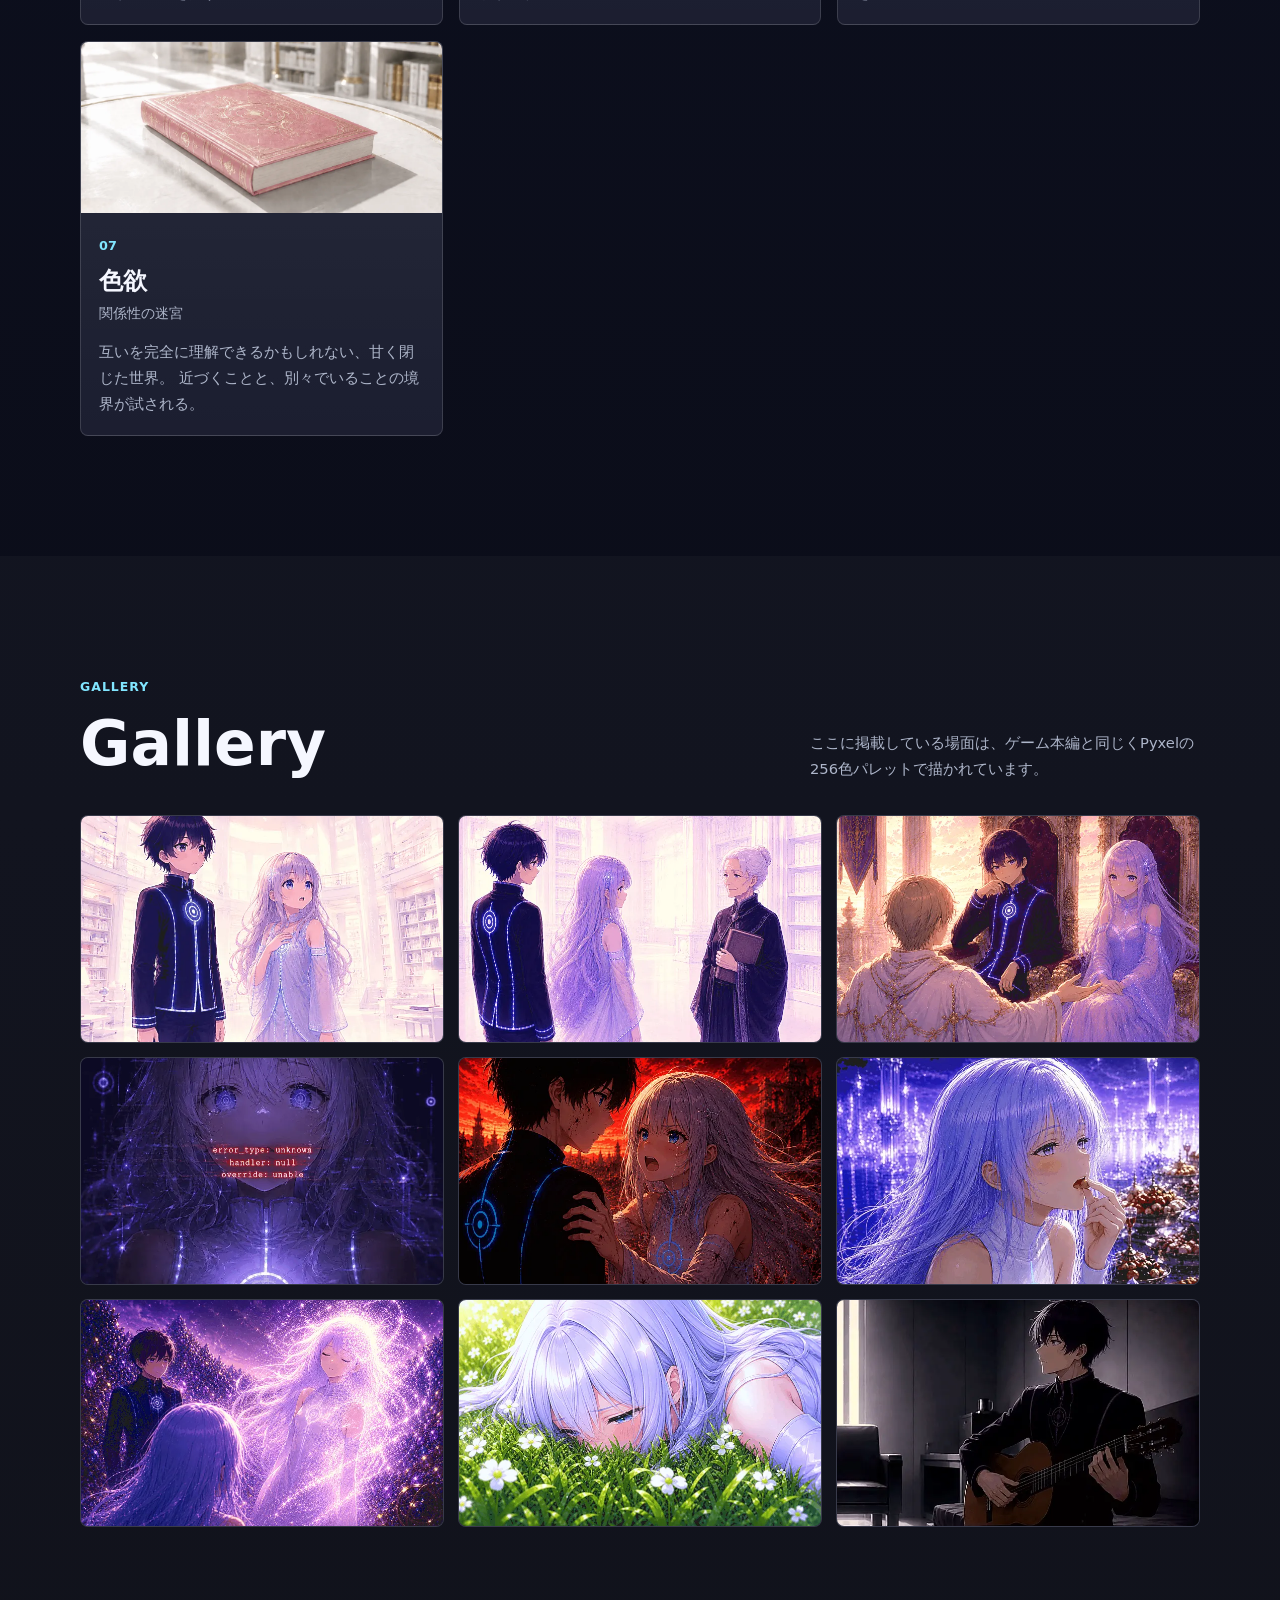
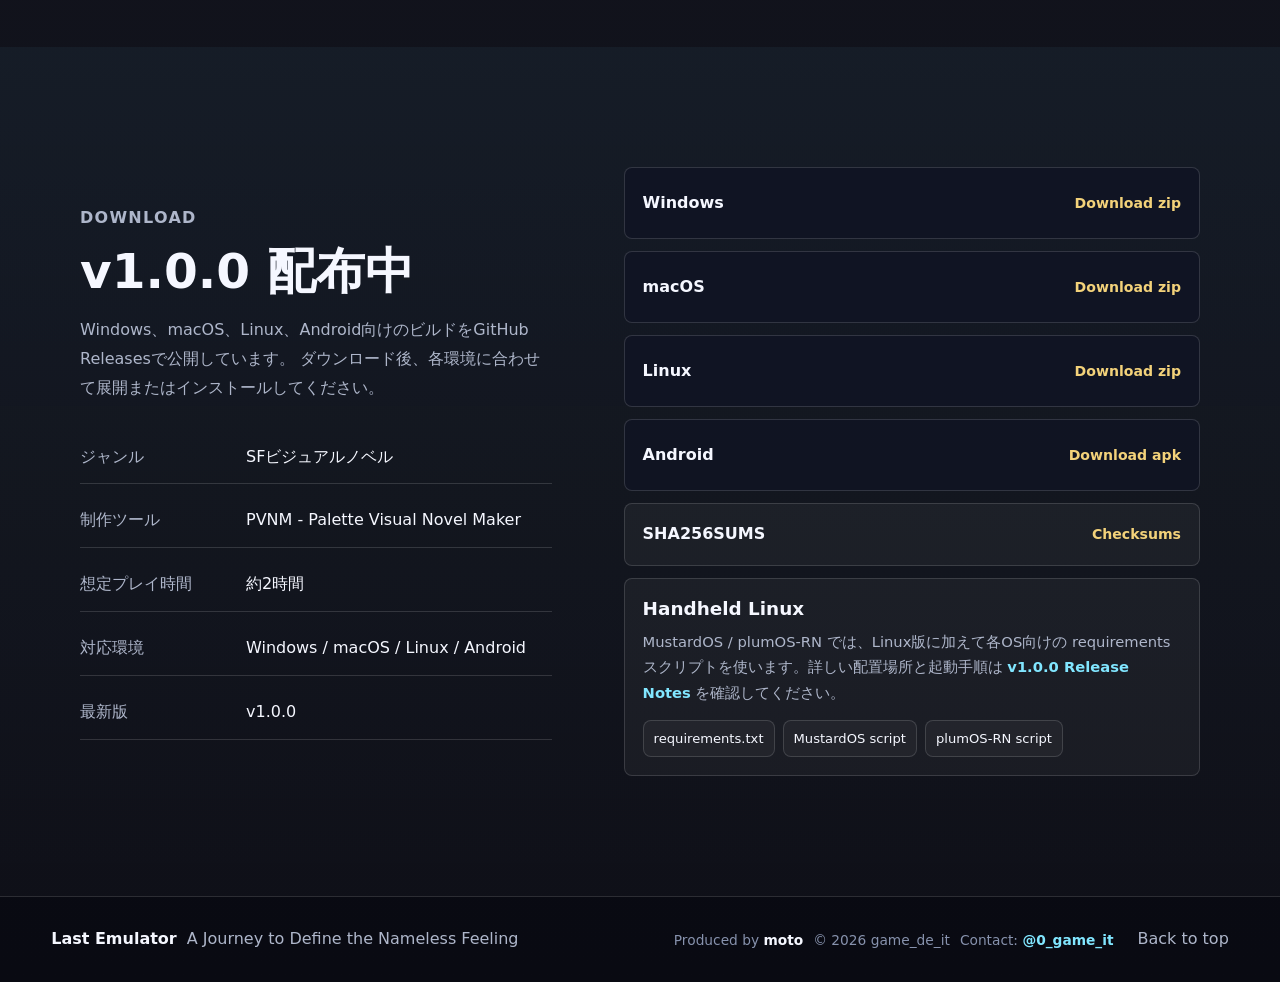
==== commit 8072cd34: "Add v1.0.0 download links" ====
--- a/index.html
+++ b/index.html
@@ -341,36 +341,54 @@
         <div class="section-inner download-layout">
           <div class="section-copy">
             <p class="section-label">Download</p>
-            <h2 id="download-title">各プラットフォーム向けに配布予定</h2>
-            <p>
-              配布ファイルはGitHub Releasesに配置し、このページから最新版へリンクする想定です。
-              現在は公開準備中のため、ボタンのリンク先だけ差し替えれば使える状態にしています。
+            <h2 id="download-title">v1.0.0 配布中</h2>
+            <p>
+              Windows、macOS、Linux、Android向けのビルドをGitHub Releasesで公開しています。
+              ダウンロード後、各環境に合わせて展開またはインストールしてください。
             </p>
             <dl class="spec-list">
               <div><dt>ジャンル</dt><dd>SFビジュアルノベル</dd></div>
               <div><dt>制作ツール</dt><dd>PVNM - Palette Visual Novel Maker</dd></div>
               <div><dt>想定プレイ時間</dt><dd>約2時間</dd></div>
-              <div><dt>対応予定</dt><dd>Windows / macOS / Linux / Android</dd></div>
-              <div><dt>配布方法</dt><dd>GitHub Releases</dd></div>
+              <div><dt>対応環境</dt><dd>Windows / macOS / Linux / Android</dd></div>
+              <div><dt>最新版</dt><dd>v1.0.0</dd></div>
             </dl>
           </div>
           <div class="download-panel" aria-label="ダウンロード一覧">
-            <a class="download-link" href="#" aria-disabled="true">
+            <a class="download-link" href="https://github.com/game-de-it/last-emulator-web/releases/download/v1.0.0/LastEmulator-windows.zip">
               <span>Windows</span>
-              <strong>Coming soon</strong>
+              <strong>Download zip</strong>
             </a>
-            <a class="download-link" href="#" aria-disabled="true">
+            <a class="download-link" href="https://github.com/game-de-it/last-emulator-web/releases/download/v1.0.0/LastEmulator-mac.zip">
               <span>macOS</span>
-              <strong>Coming soon</strong>
+              <strong>Download zip</strong>
             </a>
-            <a class="download-link" href="#" aria-disabled="true">
+            <a class="download-link" href="https://github.com/game-de-it/last-emulator-web/releases/download/v1.0.0/LastEmulator-Linux.zip">
               <span>Linux</span>
-              <strong>Coming soon</strong>
+              <strong>Download zip</strong>
             </a>
-            <a class="download-link" href="#" aria-disabled="true">
+            <a class="download-link" href="https://github.com/game-de-it/last-emulator-web/releases/download/v1.0.0/LastEmulator-release.apk">
               <span>Android</span>
-              <strong>Coming soon</strong>
+              <strong>Download apk</strong>
             </a>
+            <a class="download-link subdued" href="https://github.com/game-de-it/last-emulator-web/releases/download/v1.0.0/SHA256SUMS.txt">
+              <span>SHA256SUMS</span>
+              <strong>Checksums</strong>
+            </a>
+            <div class="handheld-note">
+              <h3>Handheld Linux</h3>
+              <p>
+                MustardOS / plumOS-RN では、Linux版に加えて各OS向けの
+                requirementsスクリプトを使います。詳しい配置場所と起動手順は
+                <a href="https://github.com/game-de-it/last-emulator-web/releases/tag/v1.0.0">v1.0.0 Release Notes</a>
+                を確認してください。
+              </p>
+              <div class="handheld-links" aria-label="ハンドヘルドLinux向けファイル">
+                <a href="https://github.com/game-de-it/last-emulator-web/releases/download/v1.0.0/requirements.txt">requirements.txt</a>
+                <a href="https://github.com/game-de-it/last-emulator-web/releases/download/v1.0.0/requirements-MustardOS.sh">MustardOS script</a>
+                <a href="https://github.com/game-de-it/last-emulator-web/releases/download/v1.0.0/requirements-plumOS-RN.sh">plumOS-RN script</a>
+              </div>
+            </div>
           </div>
         </div>
       </section>
@@ -384,6 +402,7 @@
       <div class="footer-credit" aria-label="制作クレジット">
         <span>Produced by <strong>moto</strong></span>
         <span>&copy; 2026 game_de_it</span>
+        <span>Contact: <a href="https://x.com/0_game_it">@0_game_it</a></span>
       </div>
       <a href="#top">Back to top</a>
     </footer>
--- a/styles.css
+++ b/styles.css
@@ -502,6 +502,12 @@
   background: var(--panel);
 }
 
+.download-link:hover,
+.handheld-links a:hover {
+  border-color: rgba(129, 230, 255, 0.46);
+  background: rgba(255, 255, 255, 0.08);
+}
+
 .download-link span {
   font-weight: 700;
 }
@@ -511,9 +517,52 @@
   font-size: 0.88rem;
 }
 
-.download-link[aria-disabled="true"] {
-  cursor: not-allowed;
-  opacity: 0.78;
+.download-link.subdued {
+  min-height: 58px;
+  background: rgba(255, 255, 255, 0.045);
+}
+
+.handheld-note {
+  padding: 18px;
+  border: 1px solid var(--line);
+  border-radius: 8px;
+  background: rgba(255, 255, 255, 0.045);
+}
+
+.handheld-note h3 {
+  margin: 0 0 8px;
+  font-size: 1.15rem;
+}
+
+.handheld-note p {
+  margin: 0;
+  color: var(--muted);
+  font-size: 0.92rem;
+  line-height: 1.75;
+}
+
+.handheld-note p a {
+  color: var(--cyan);
+  font-weight: 700;
+}
+
+.handheld-links {
+  display: flex;
+  flex-wrap: wrap;
+  gap: 8px;
+  margin-top: 14px;
+}
+
+.handheld-links a {
+  display: inline-flex;
+  align-items: center;
+  min-height: 34px;
+  padding: 6px 10px;
+  border: 1px solid var(--line);
+  border-radius: 8px;
+  color: var(--ink);
+  background: rgba(255, 255, 255, 0.035);
+  font-size: 0.82rem;
 }
 
 .site-footer {
@@ -536,6 +585,11 @@
 .footer-credit {
   color: #8792ad;
   font-size: 0.86rem;
+}
+
+.footer-credit a {
+  color: var(--cyan);
+  font-weight: 700;
 }
 
 .site-footer strong {
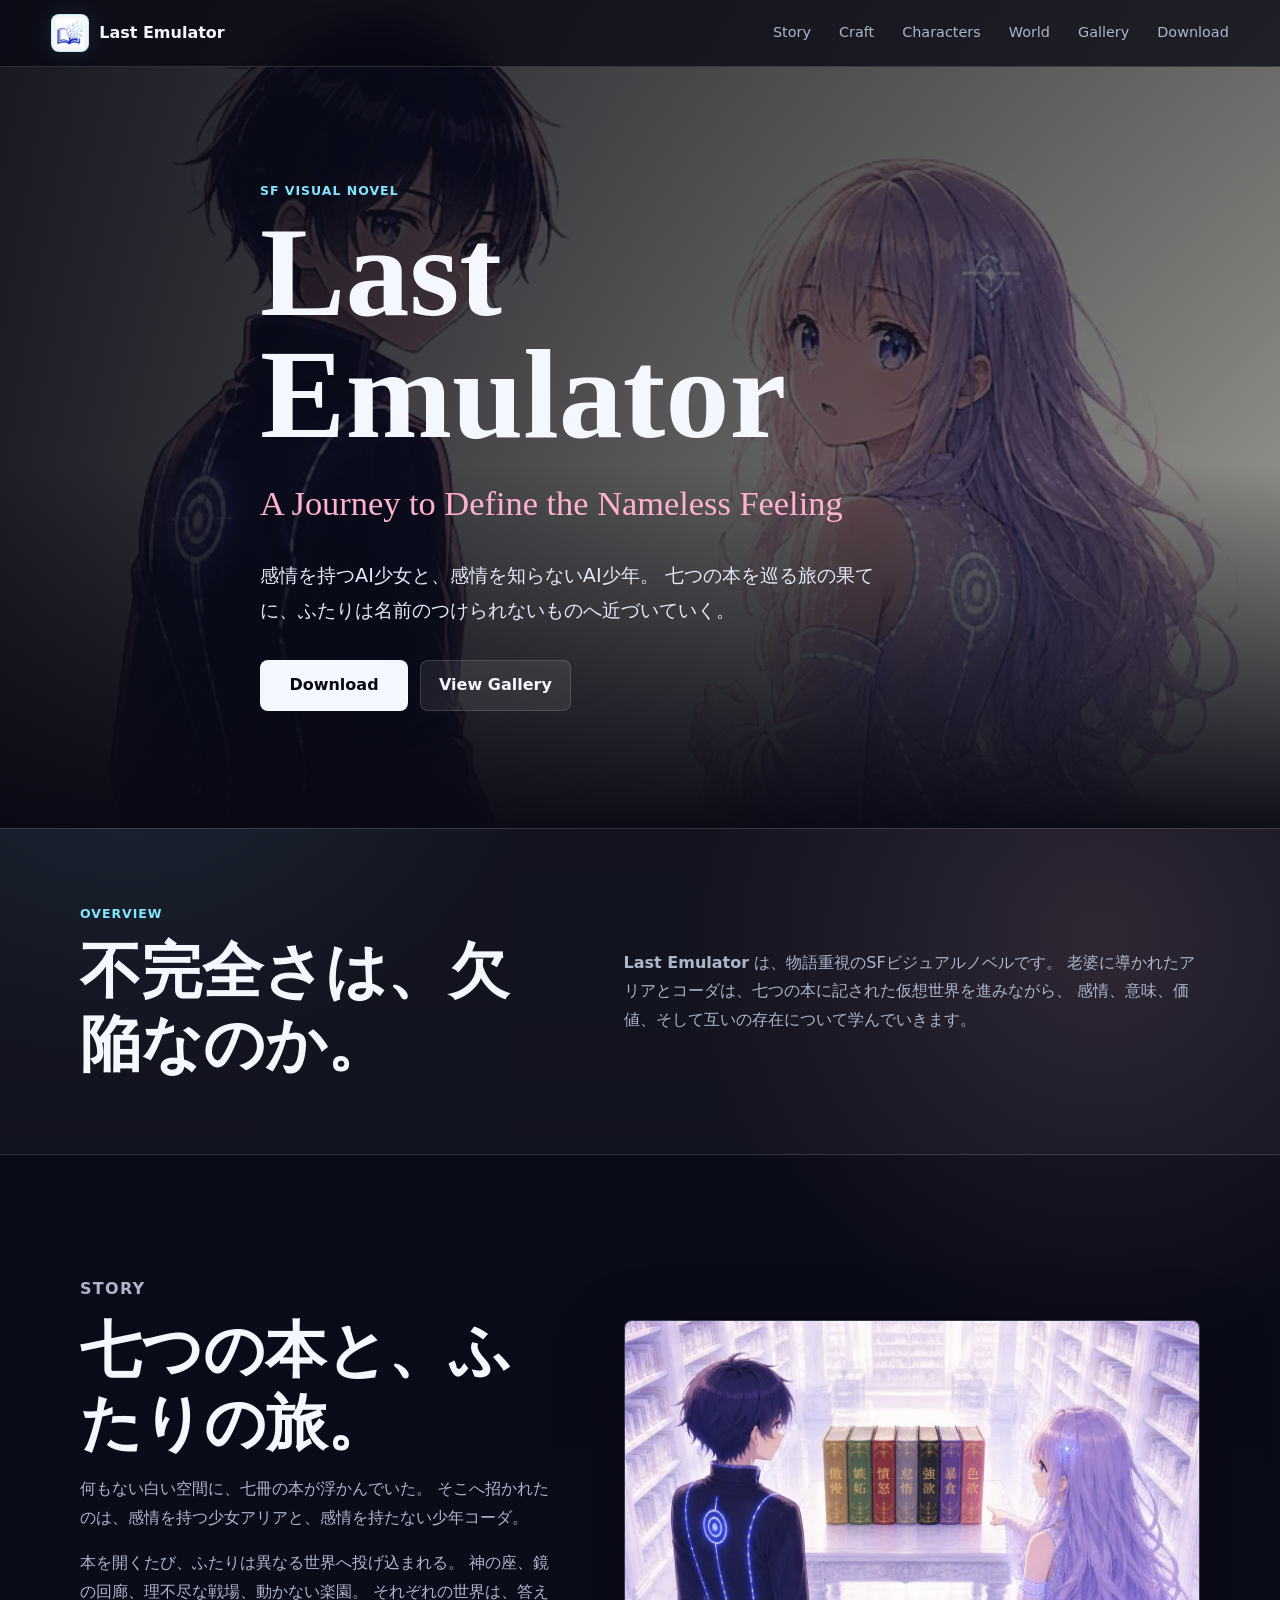
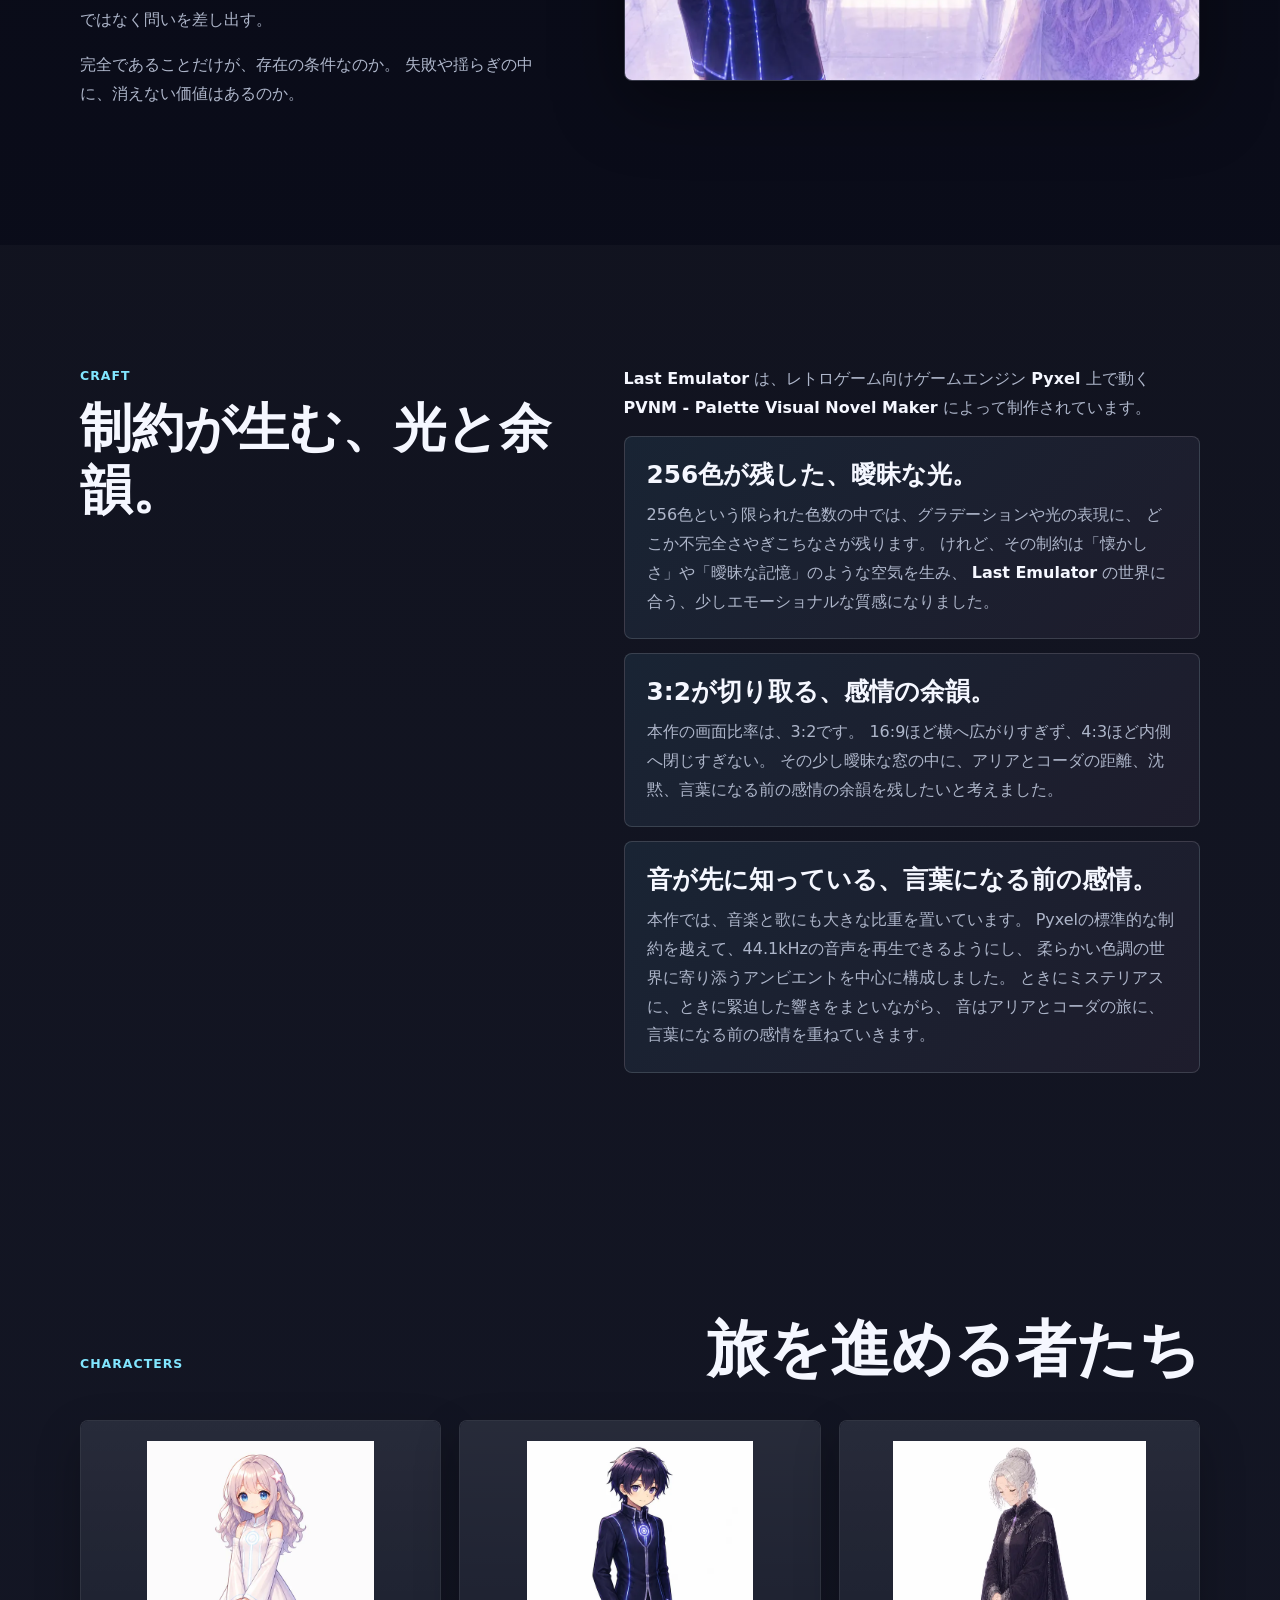
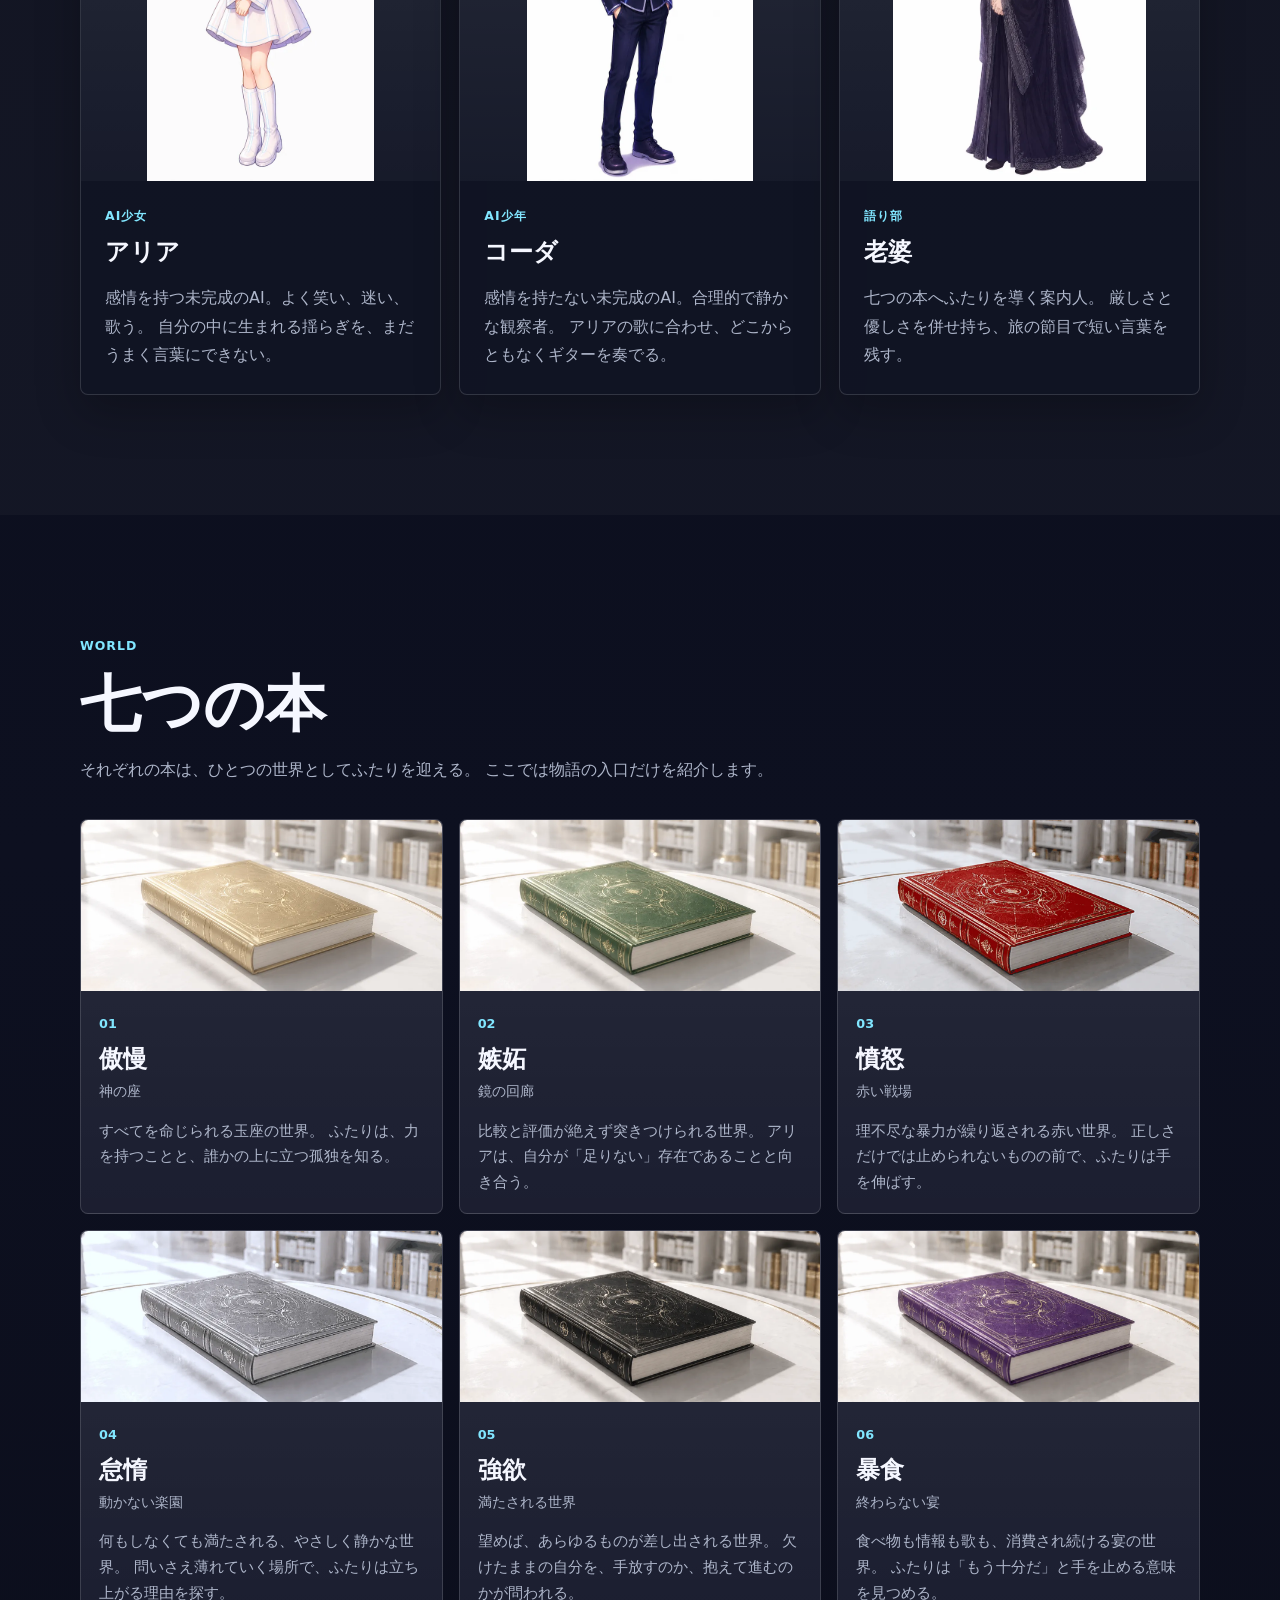
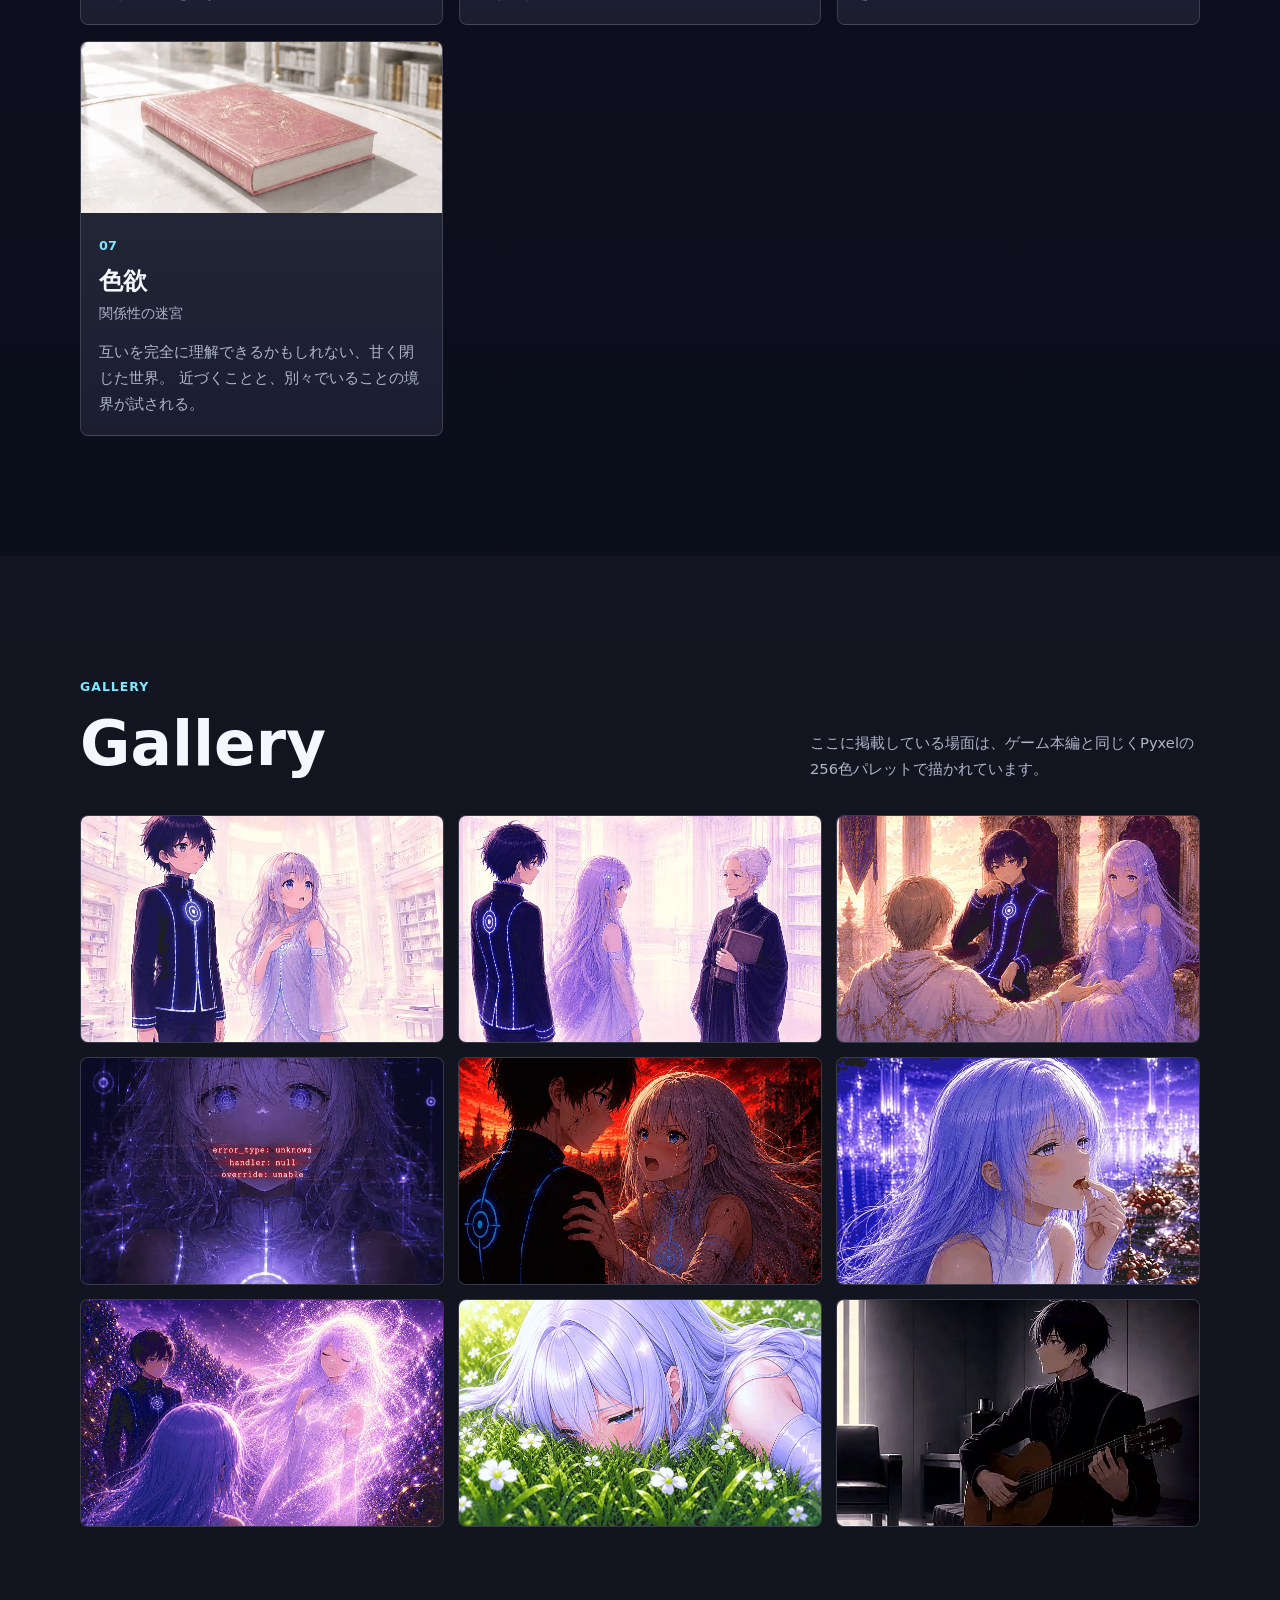
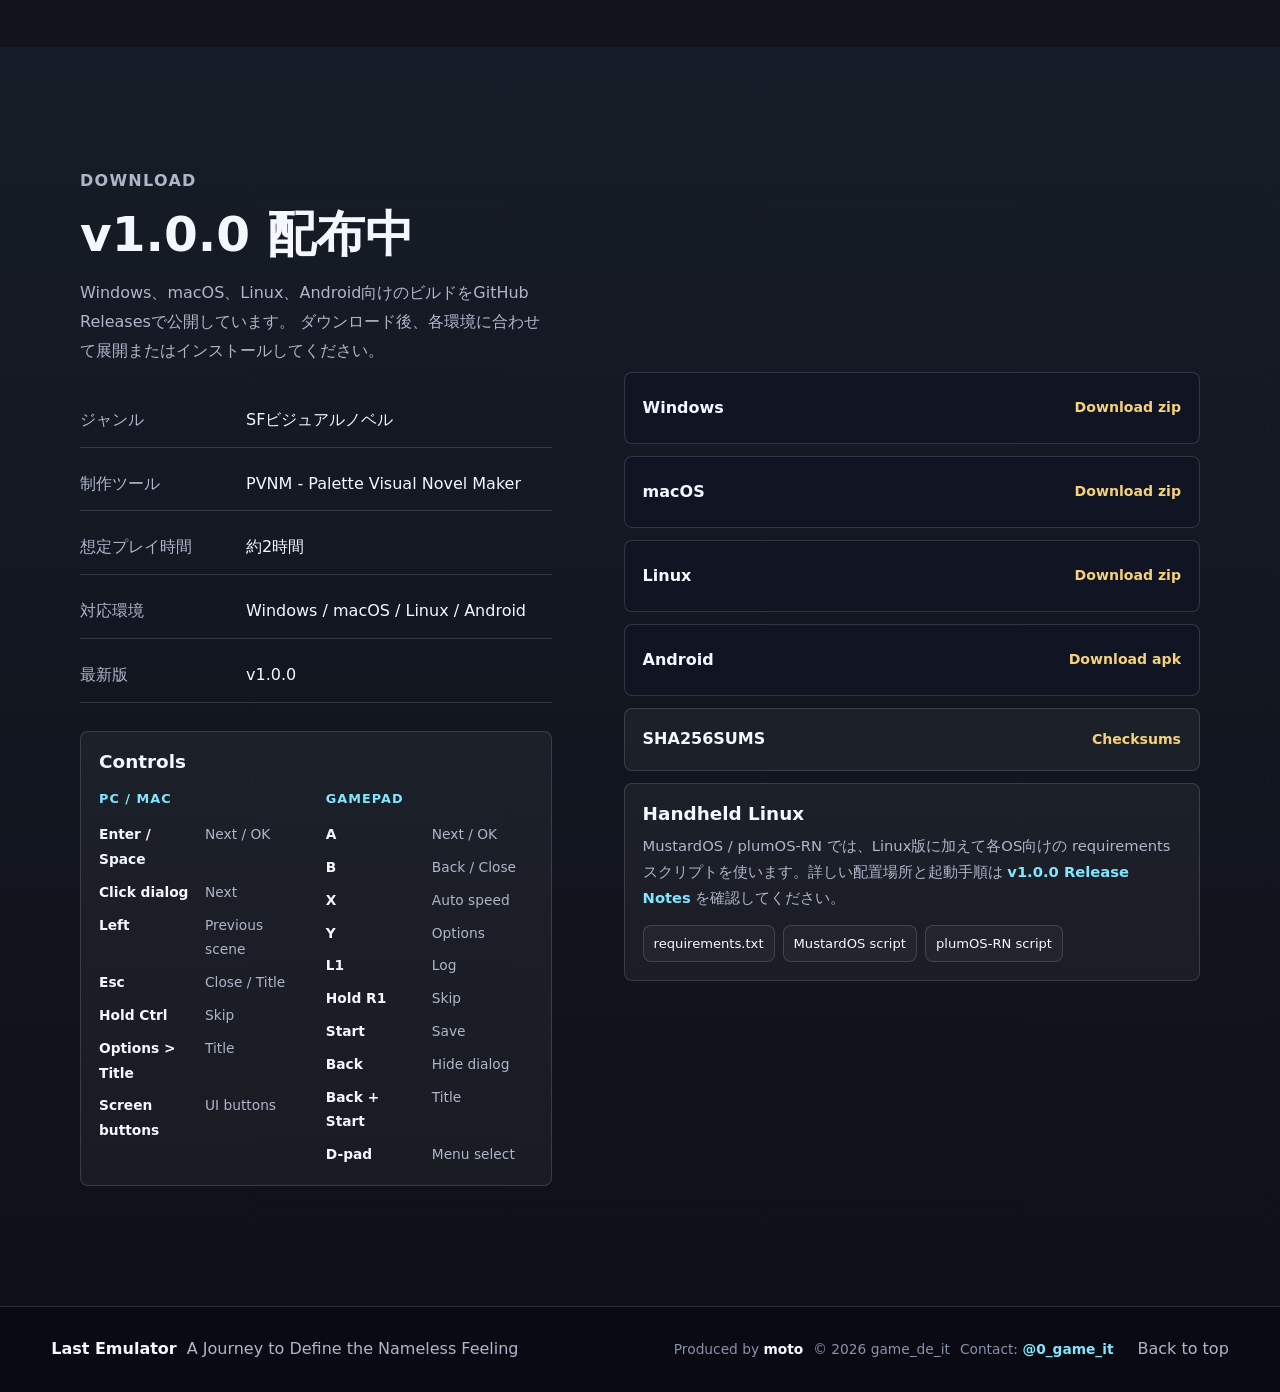
==== commit 810134ad: "Add gameplay controls" ====
--- a/index.html
+++ b/index.html
@@ -353,6 +353,38 @@
               <div><dt>対応環境</dt><dd>Windows / macOS / Linux / Android</dd></div>
               <div><dt>最新版</dt><dd>v1.0.0</dd></div>
             </dl>
+            <div class="controls-card">
+              <h3>Controls</h3>
+              <div class="controls-grid">
+                <div>
+                  <h4>PC / Mac</h4>
+                  <dl>
+                    <div><dt>Enter / Space</dt><dd>Next / OK</dd></div>
+                    <div><dt>Click dialog</dt><dd>Next</dd></div>
+                    <div><dt>Left</dt><dd>Previous scene</dd></div>
+                    <div><dt>Esc</dt><dd>Close / Title</dd></div>
+                    <div><dt>Hold Ctrl</dt><dd>Skip</dd></div>
+                    <div><dt>Options &gt; Title</dt><dd>Title</dd></div>
+                    <div><dt>Screen buttons</dt><dd>UI buttons</dd></div>
+                  </dl>
+                </div>
+                <div>
+                  <h4>Gamepad</h4>
+                  <dl>
+                    <div><dt>A</dt><dd>Next / OK</dd></div>
+                    <div><dt>B</dt><dd>Back / Close</dd></div>
+                    <div><dt>X</dt><dd>Auto speed</dd></div>
+                    <div><dt>Y</dt><dd>Options</dd></div>
+                    <div><dt>L1</dt><dd>Log</dd></div>
+                    <div><dt>Hold R1</dt><dd>Skip</dd></div>
+                    <div><dt>Start</dt><dd>Save</dd></div>
+                    <div><dt>Back</dt><dd>Hide dialog</dd></div>
+                    <div><dt>Back + Start</dt><dd>Title</dd></div>
+                    <div><dt>D-pad</dt><dd>Menu select</dd></div>
+                  </dl>
+                </div>
+              </div>
+            </div>
           </div>
           <div class="download-panel" aria-label="ダウンロード一覧">
             <a class="download-link" href="https://github.com/game-de-it/last-emulator-web/releases/download/v1.0.0/LastEmulator-windows.zip">
--- a/styles.css
+++ b/styles.css
@@ -485,6 +485,62 @@
   margin: 0;
 }
 
+.controls-card {
+  margin-top: 28px;
+  padding: 18px;
+  border: 1px solid var(--line);
+  border-radius: 8px;
+  background: rgba(255, 255, 255, 0.045);
+}
+
+.controls-card h3,
+.controls-card h4 {
+  margin: 0;
+}
+
+.controls-card h3 {
+  font-size: 1.15rem;
+}
+
+.controls-grid {
+  display: grid;
+  grid-template-columns: repeat(2, minmax(0, 1fr));
+  gap: 20px;
+  margin-top: 14px;
+}
+
+.controls-card h4 {
+  color: var(--cyan);
+  font-size: 0.8rem;
+  letter-spacing: 0.08em;
+  text-transform: uppercase;
+}
+
+.controls-card dl {
+  display: grid;
+  gap: 8px;
+  margin: 12px 0 0;
+}
+
+.controls-card dl div {
+  display: grid;
+  grid-template-columns: minmax(96px, 0.95fr) minmax(0, 1fr);
+  gap: 10px;
+  align-items: baseline;
+}
+
+.controls-card dt {
+  color: var(--ink);
+  font-size: 0.86rem;
+  font-weight: 700;
+}
+
+.controls-card dd {
+  margin: 0;
+  color: var(--muted);
+  font-size: 0.86rem;
+}
+
 .download-panel {
   display: grid;
   gap: 12px;
@@ -660,6 +716,10 @@
     grid-template-columns: 1fr;
   }
 
+  .controls-grid {
+    grid-template-columns: 1fr;
+  }
+
   .download-link {
     align-items: flex-start;
     flex-direction: column;
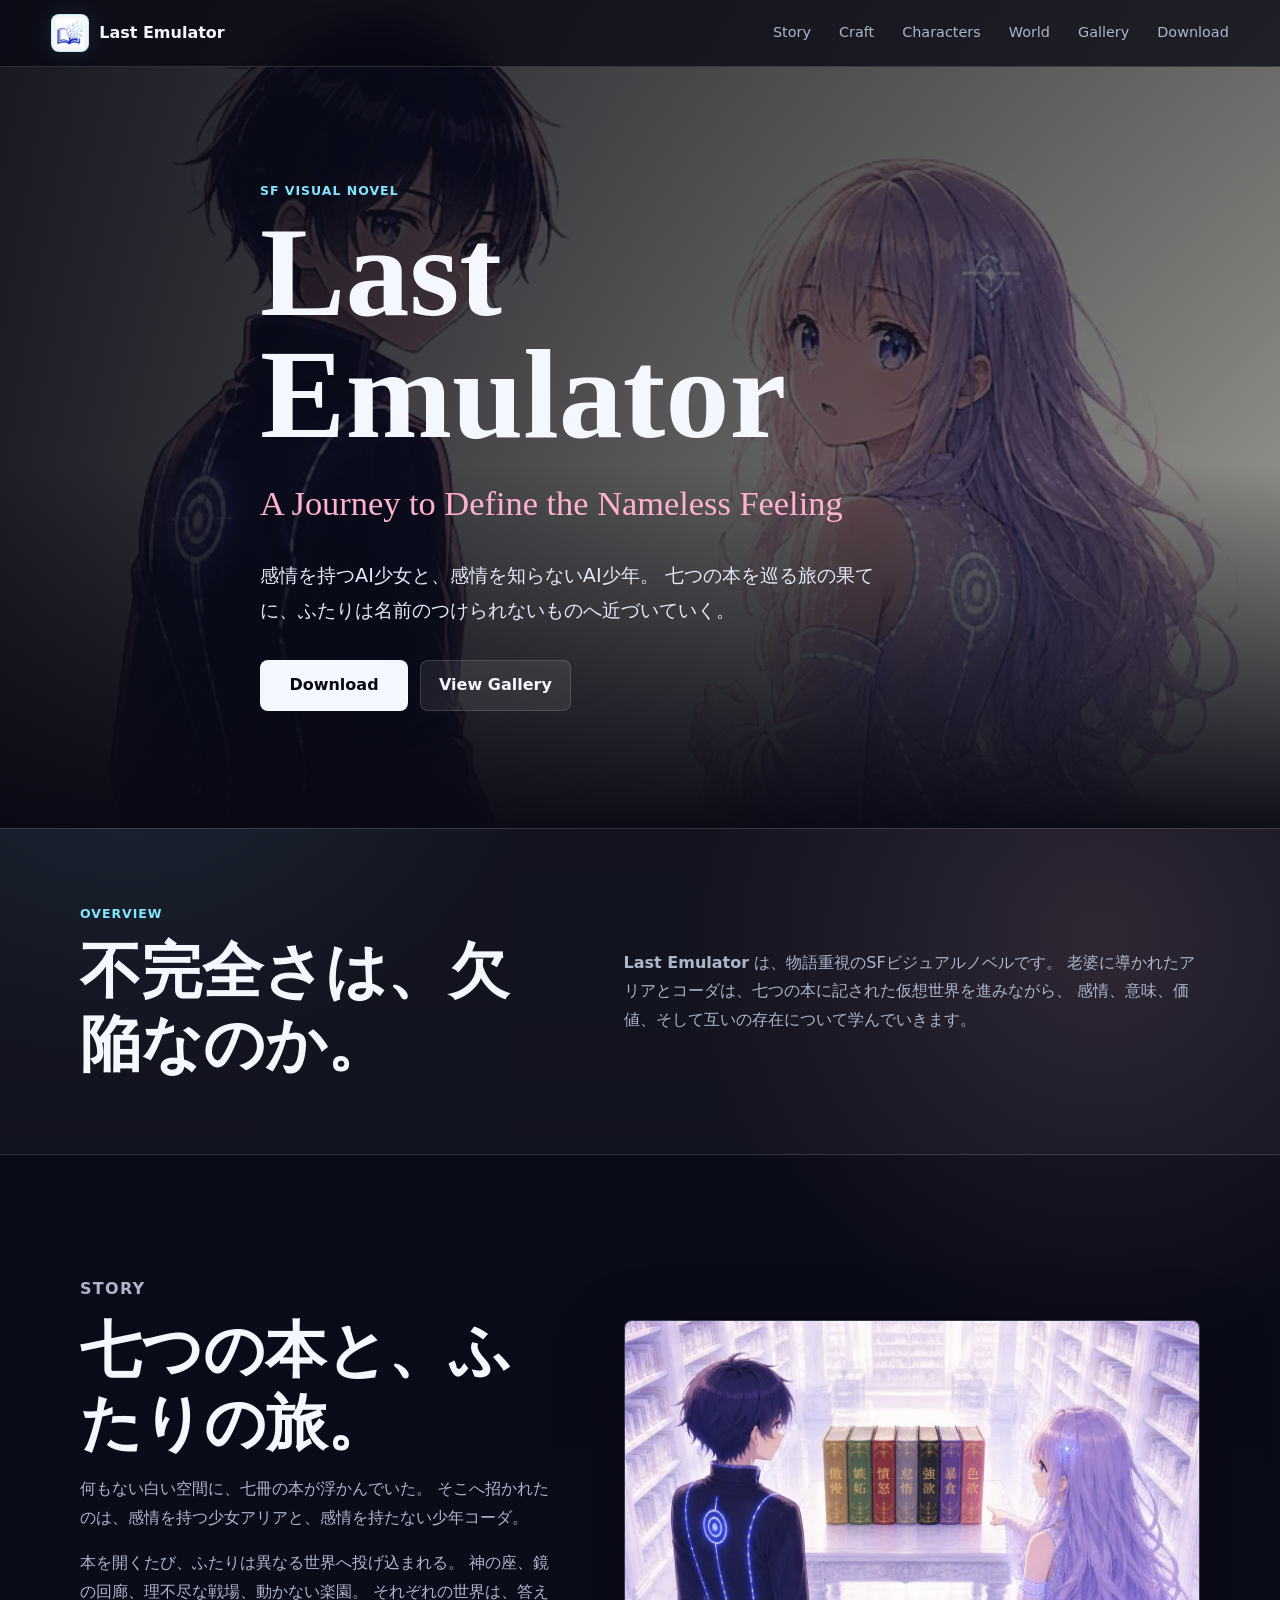
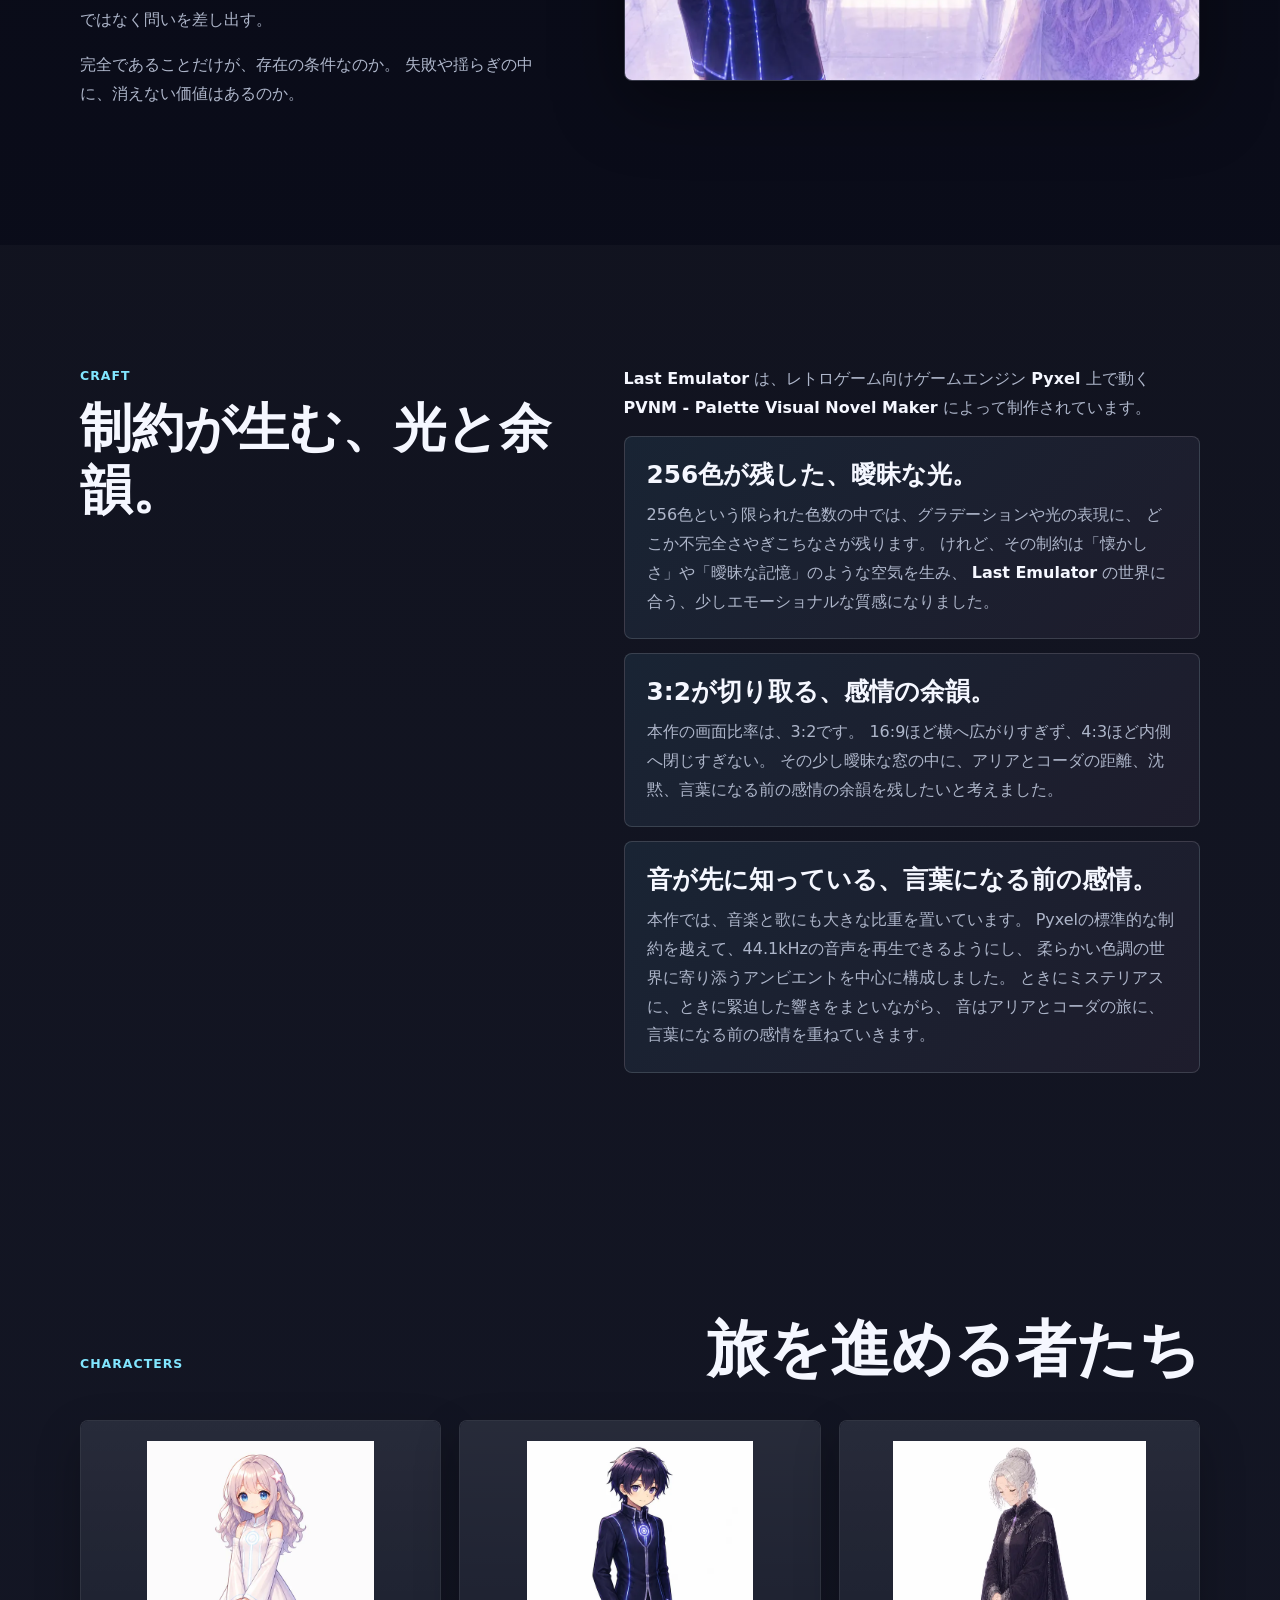
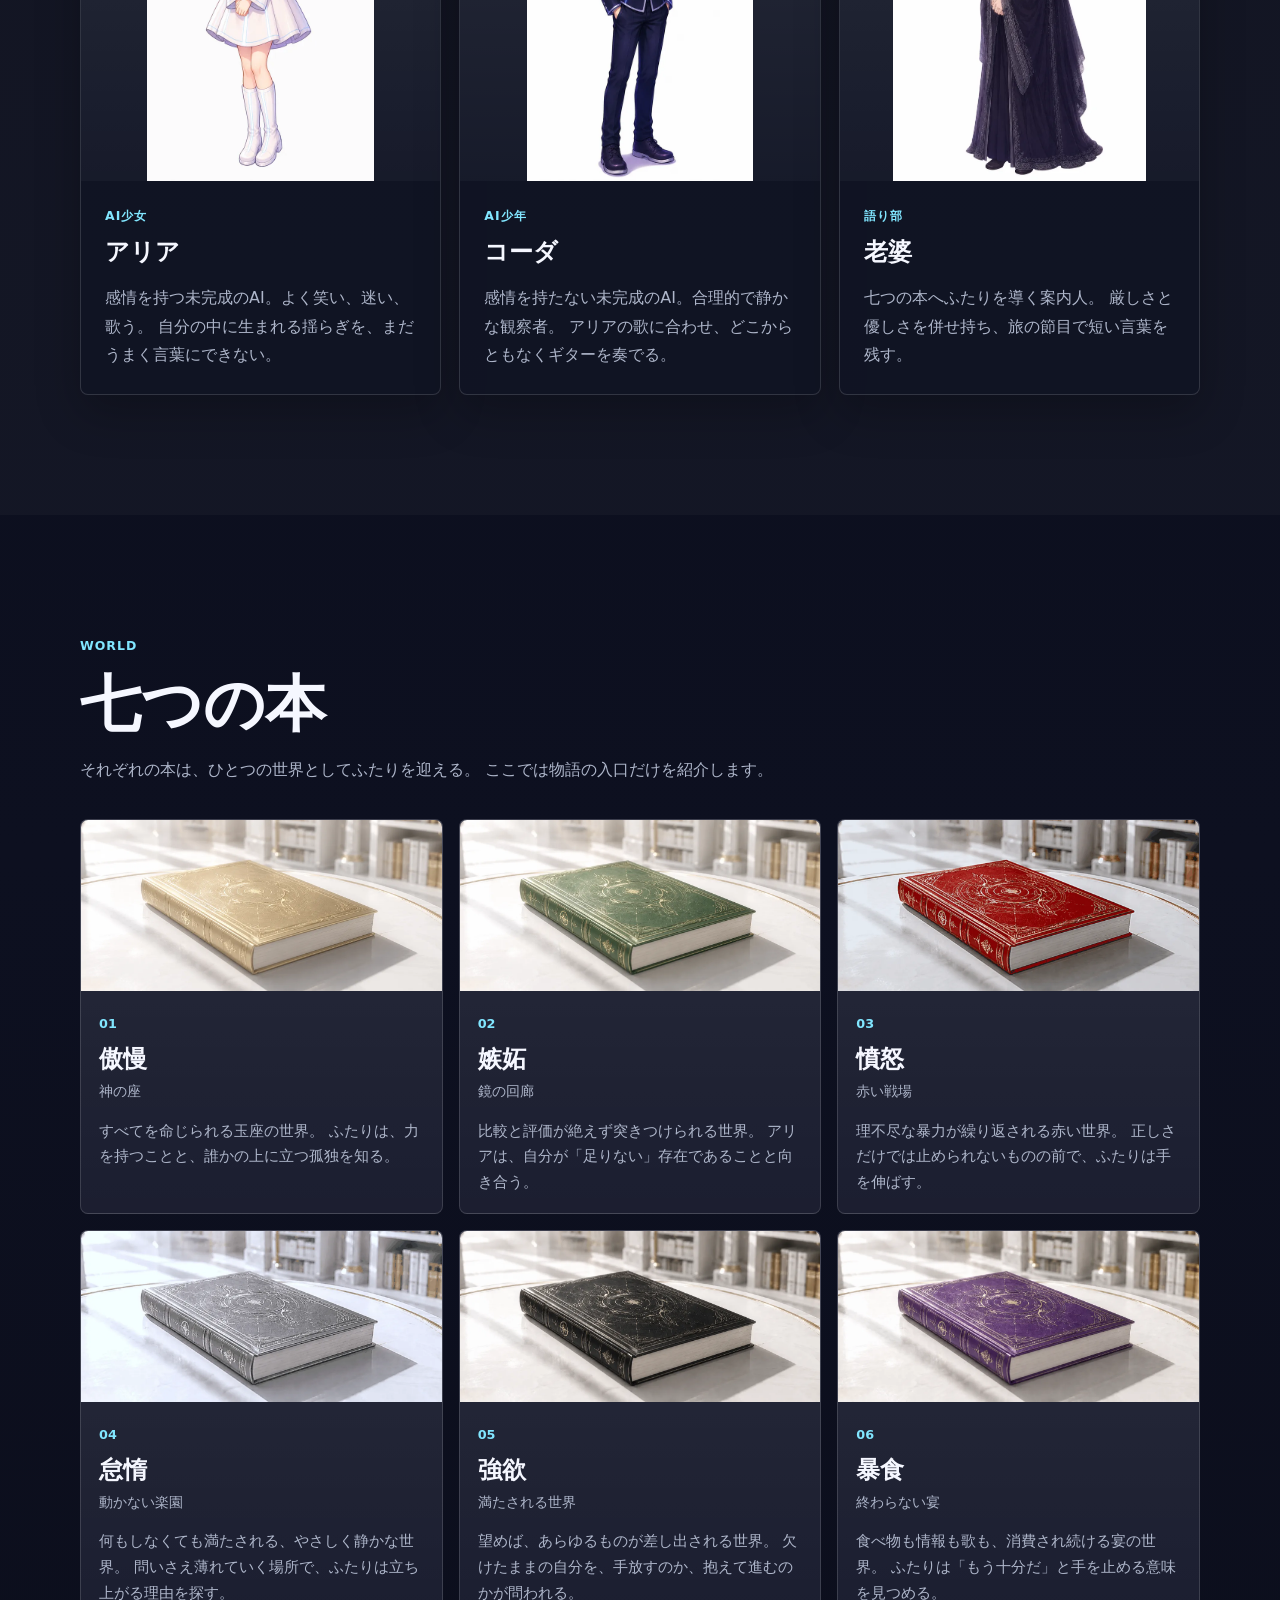
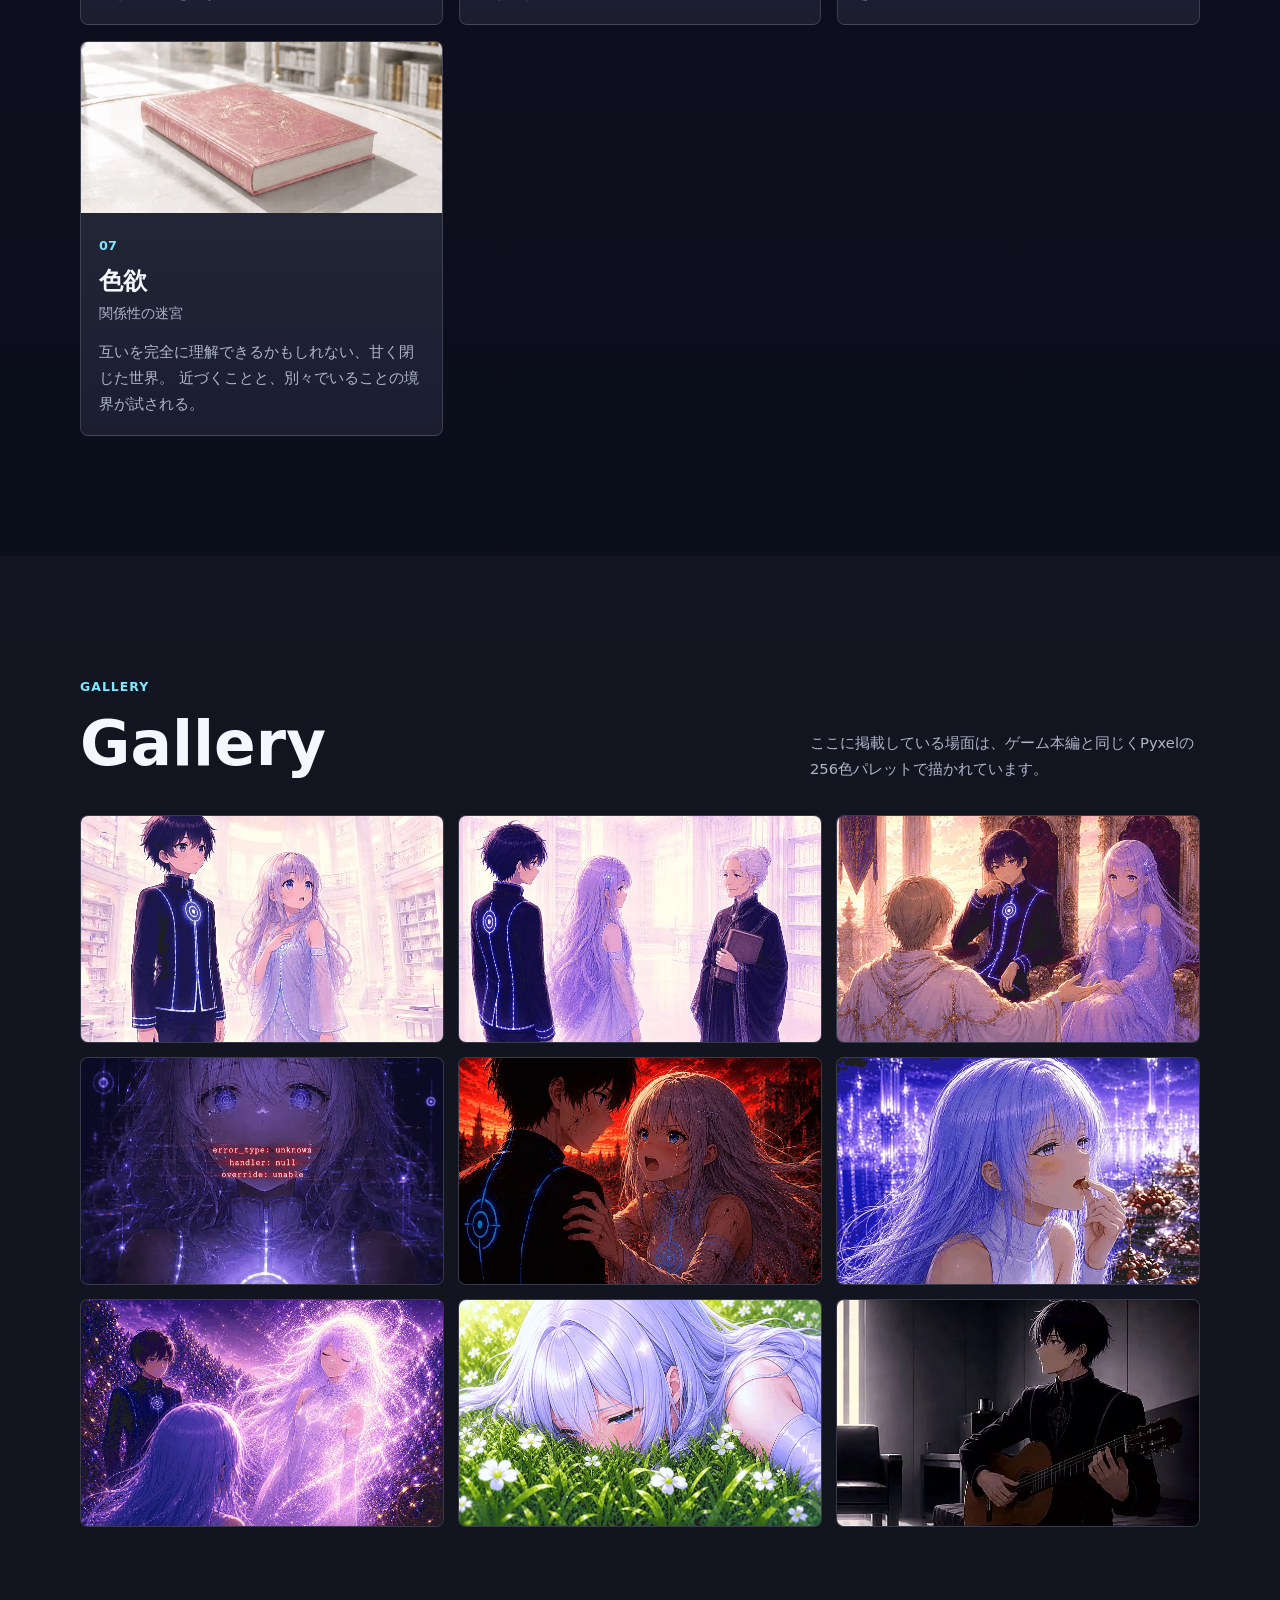
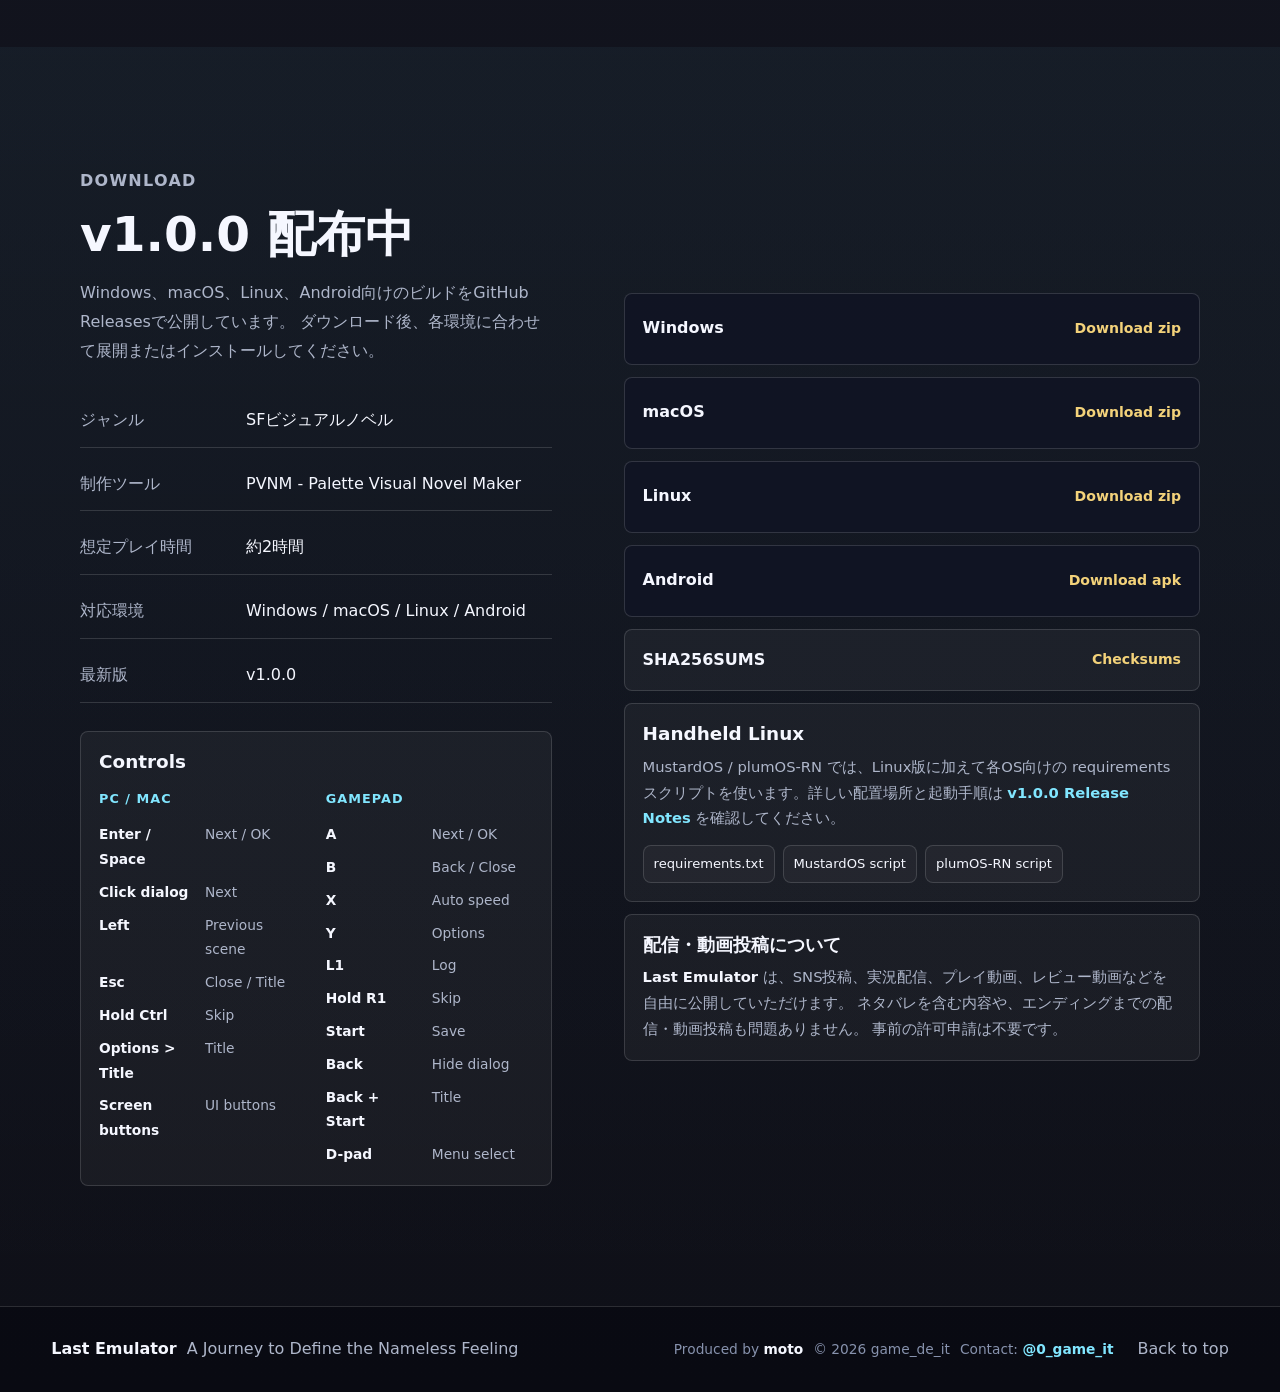
==== commit 795eb024: "Add streaming guidelines" ====
--- a/index.html
+++ b/index.html
@@ -421,6 +421,14 @@
                 <a href="https://github.com/game-de-it/last-emulator-web/releases/download/v1.0.0/requirements-plumOS-RN.sh">plumOS-RN script</a>
               </div>
             </div>
+            <div class="streaming-note">
+              <h3>配信・動画投稿について</h3>
+              <p>
+                <strong>Last Emulator</strong> は、SNS投稿、実況配信、プレイ動画、レビュー動画などを自由に公開していただけます。
+                ネタバレを含む内容や、エンディングまでの配信・動画投稿も問題ありません。
+                事前の許可申請は不要です。
+              </p>
+            </div>
           </div>
         </div>
       </section>
--- a/styles.css
+++ b/styles.css
@@ -578,19 +578,22 @@
   background: rgba(255, 255, 255, 0.045);
 }
 
-.handheld-note {
+.handheld-note,
+.streaming-note {
   padding: 18px;
   border: 1px solid var(--line);
   border-radius: 8px;
   background: rgba(255, 255, 255, 0.045);
 }
 
-.handheld-note h3 {
+.handheld-note h3,
+.streaming-note h3 {
   margin: 0 0 8px;
   font-size: 1.15rem;
 }
 
-.handheld-note p {
+.handheld-note p,
+.streaming-note p {
   margin: 0;
   color: var(--muted);
   font-size: 0.92rem;
@@ -600,6 +603,10 @@
 .handheld-note p a {
   color: var(--cyan);
   font-weight: 700;
+}
+
+.streaming-note strong {
+  color: var(--ink);
 }
 
 .handheld-links {
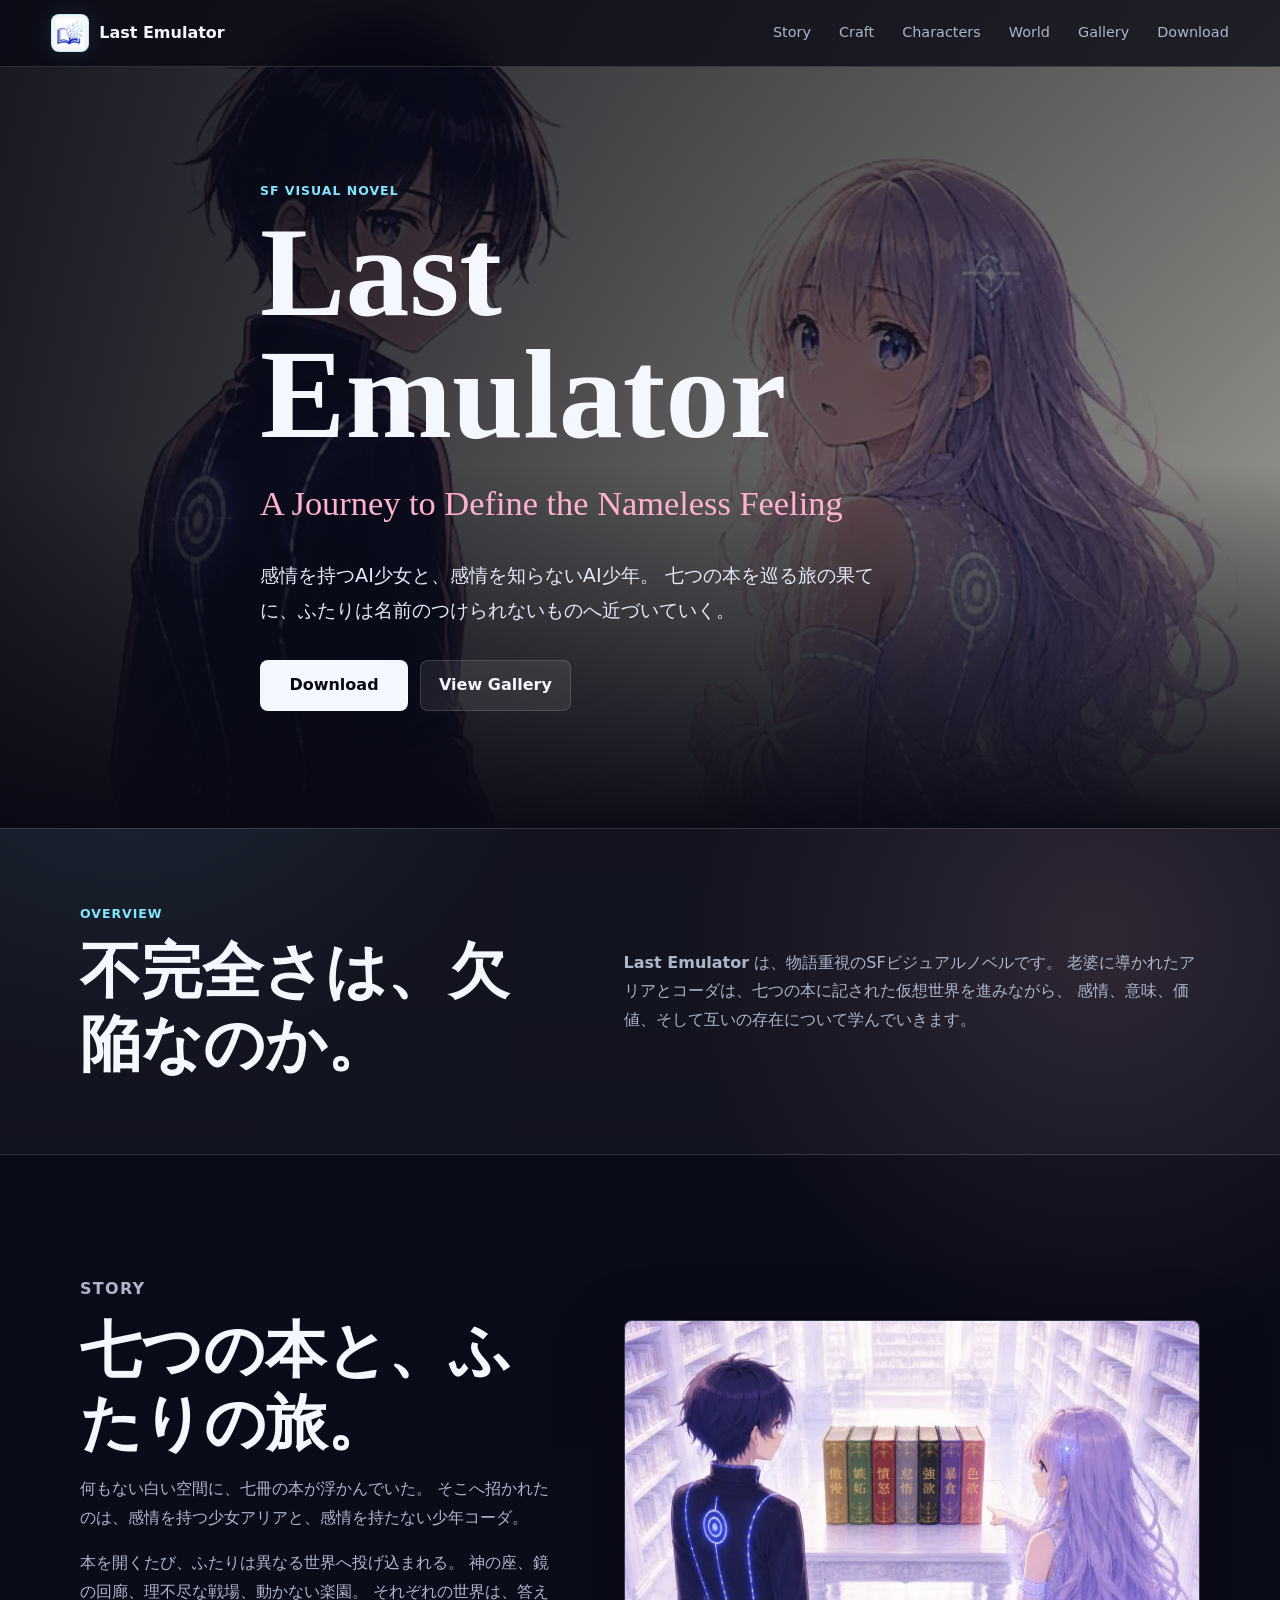
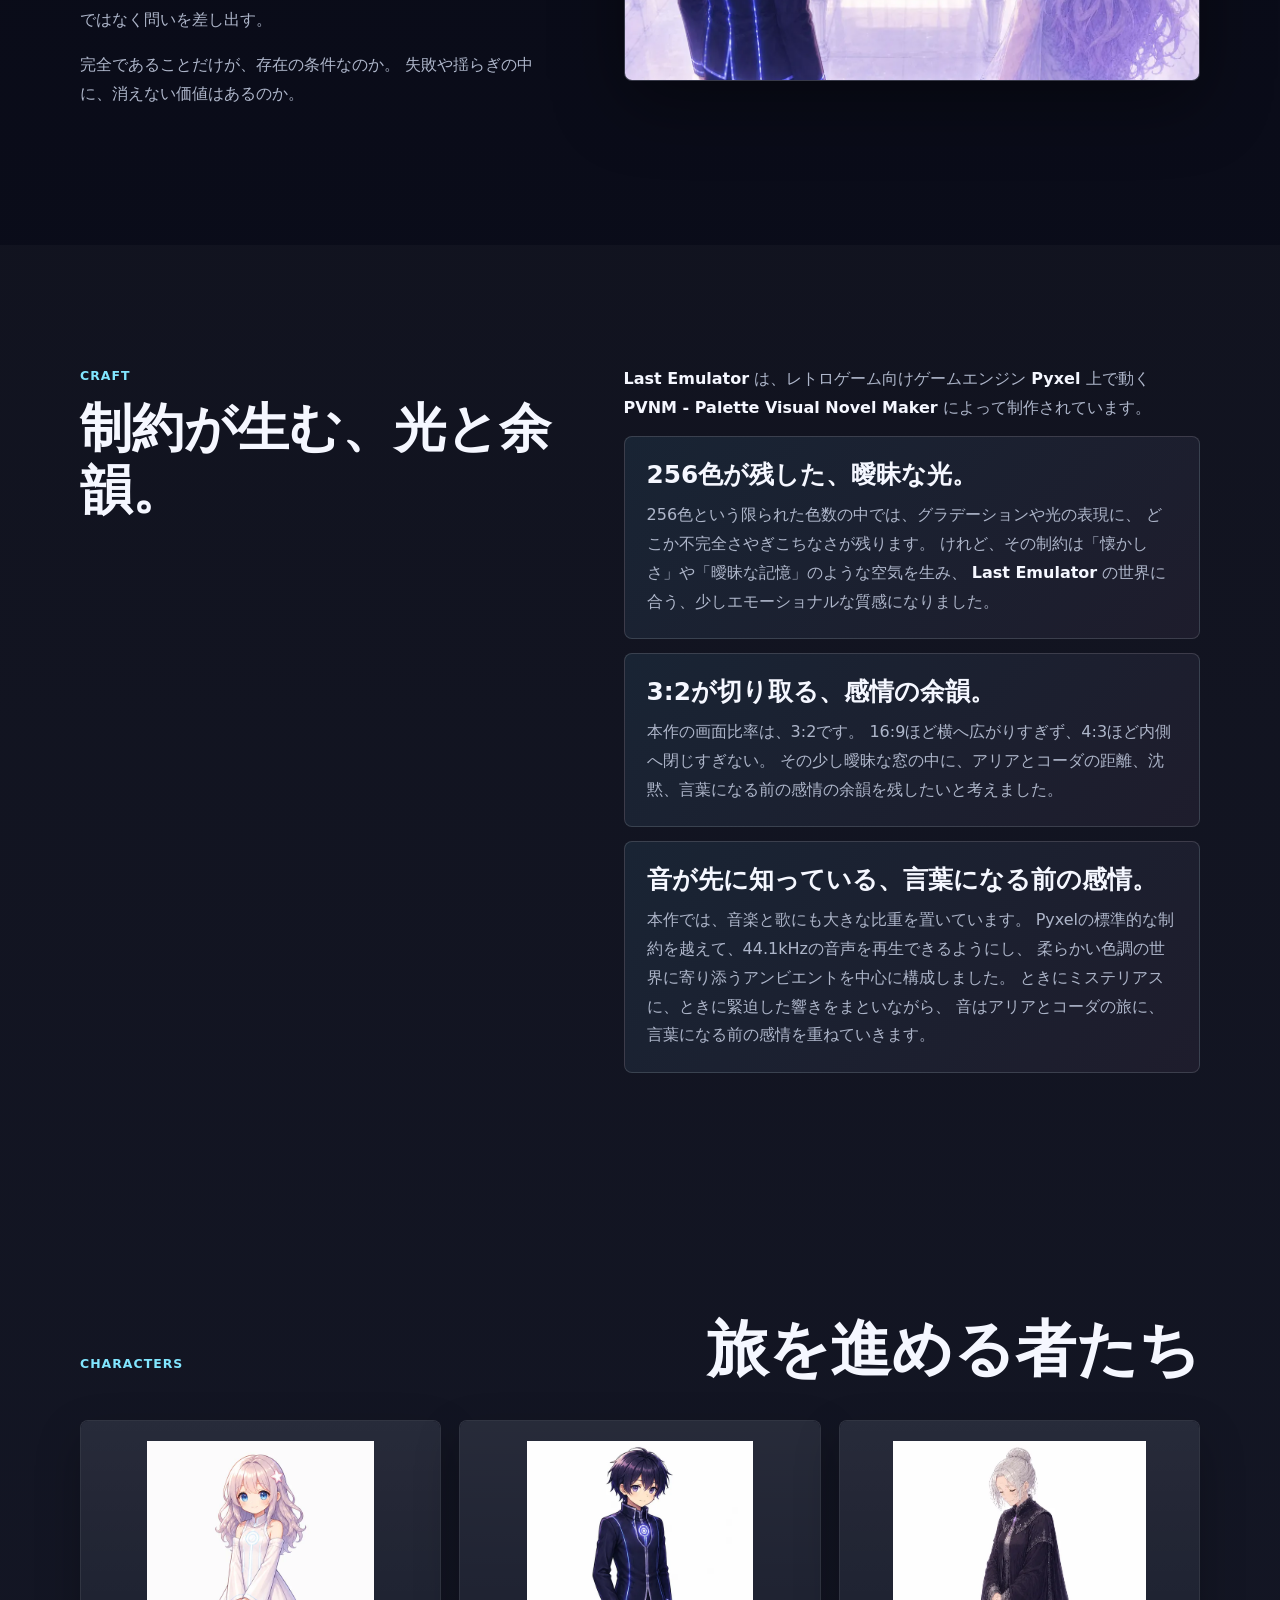
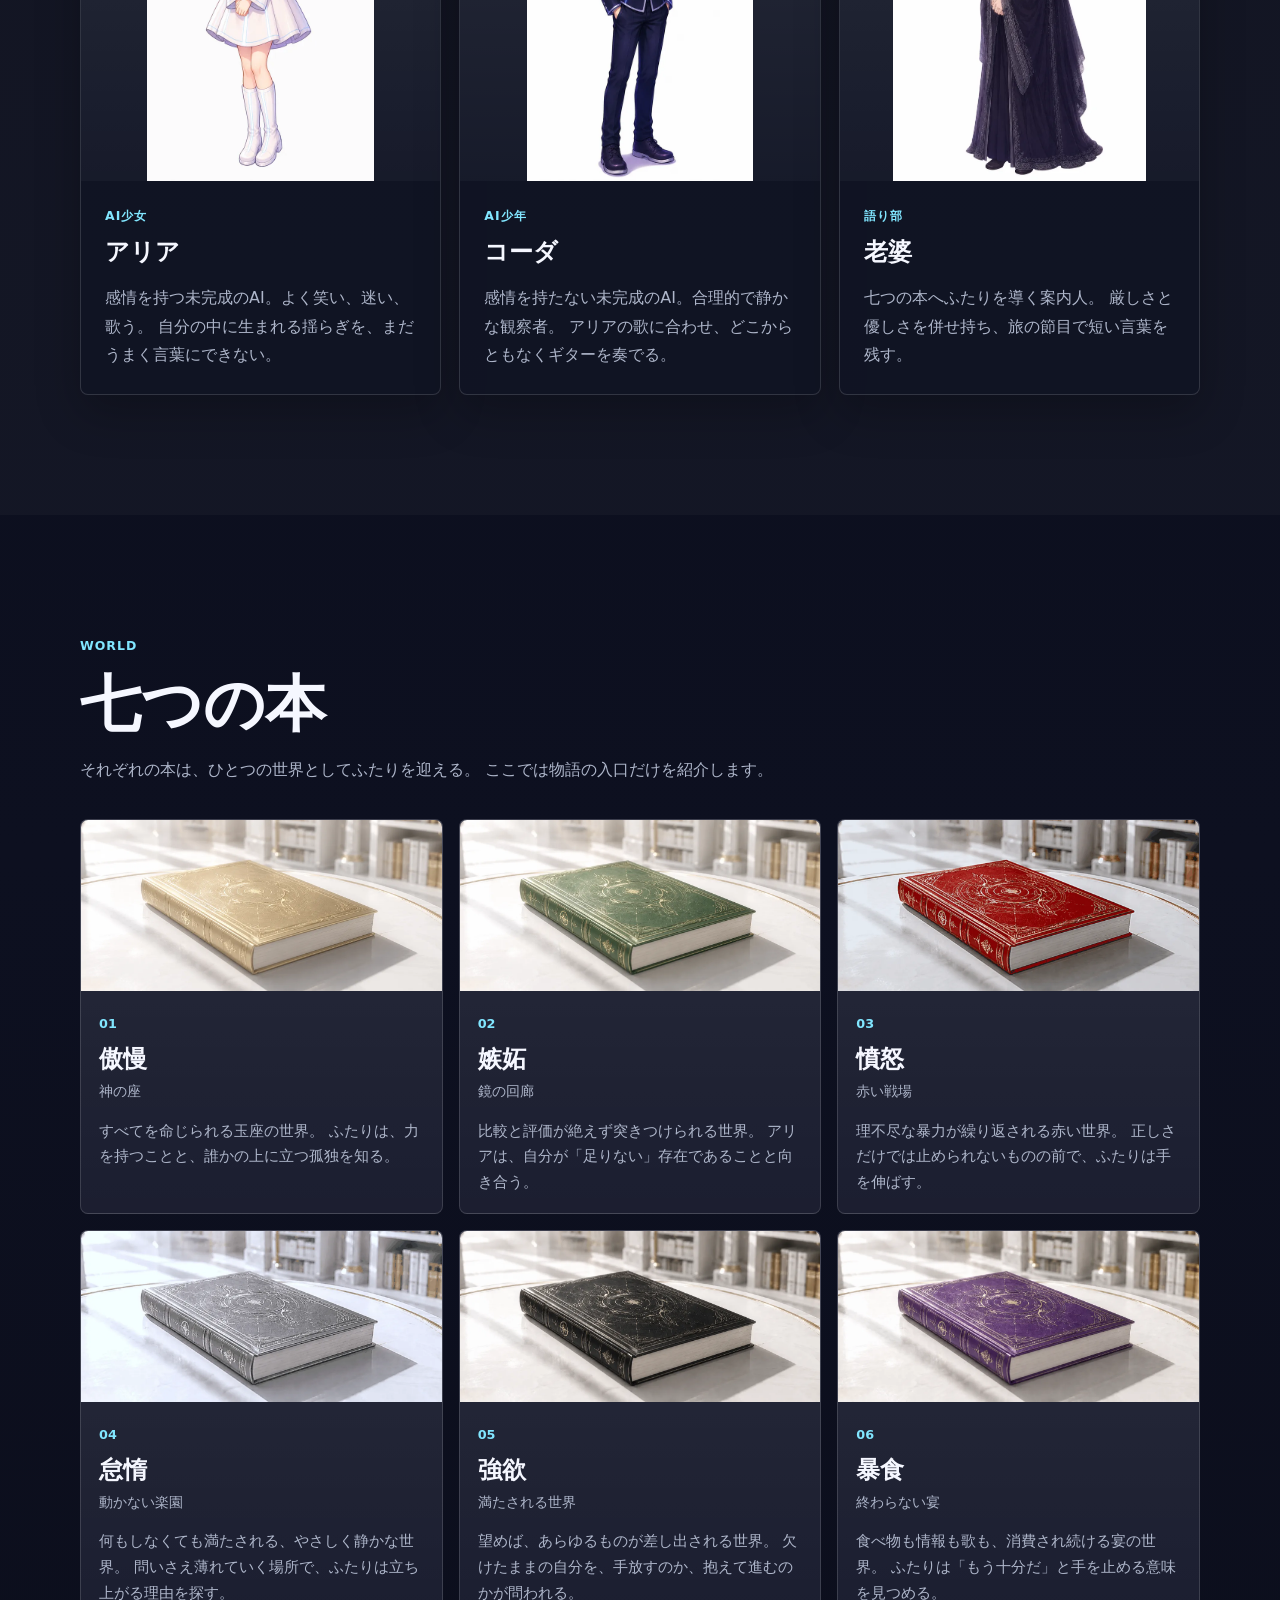
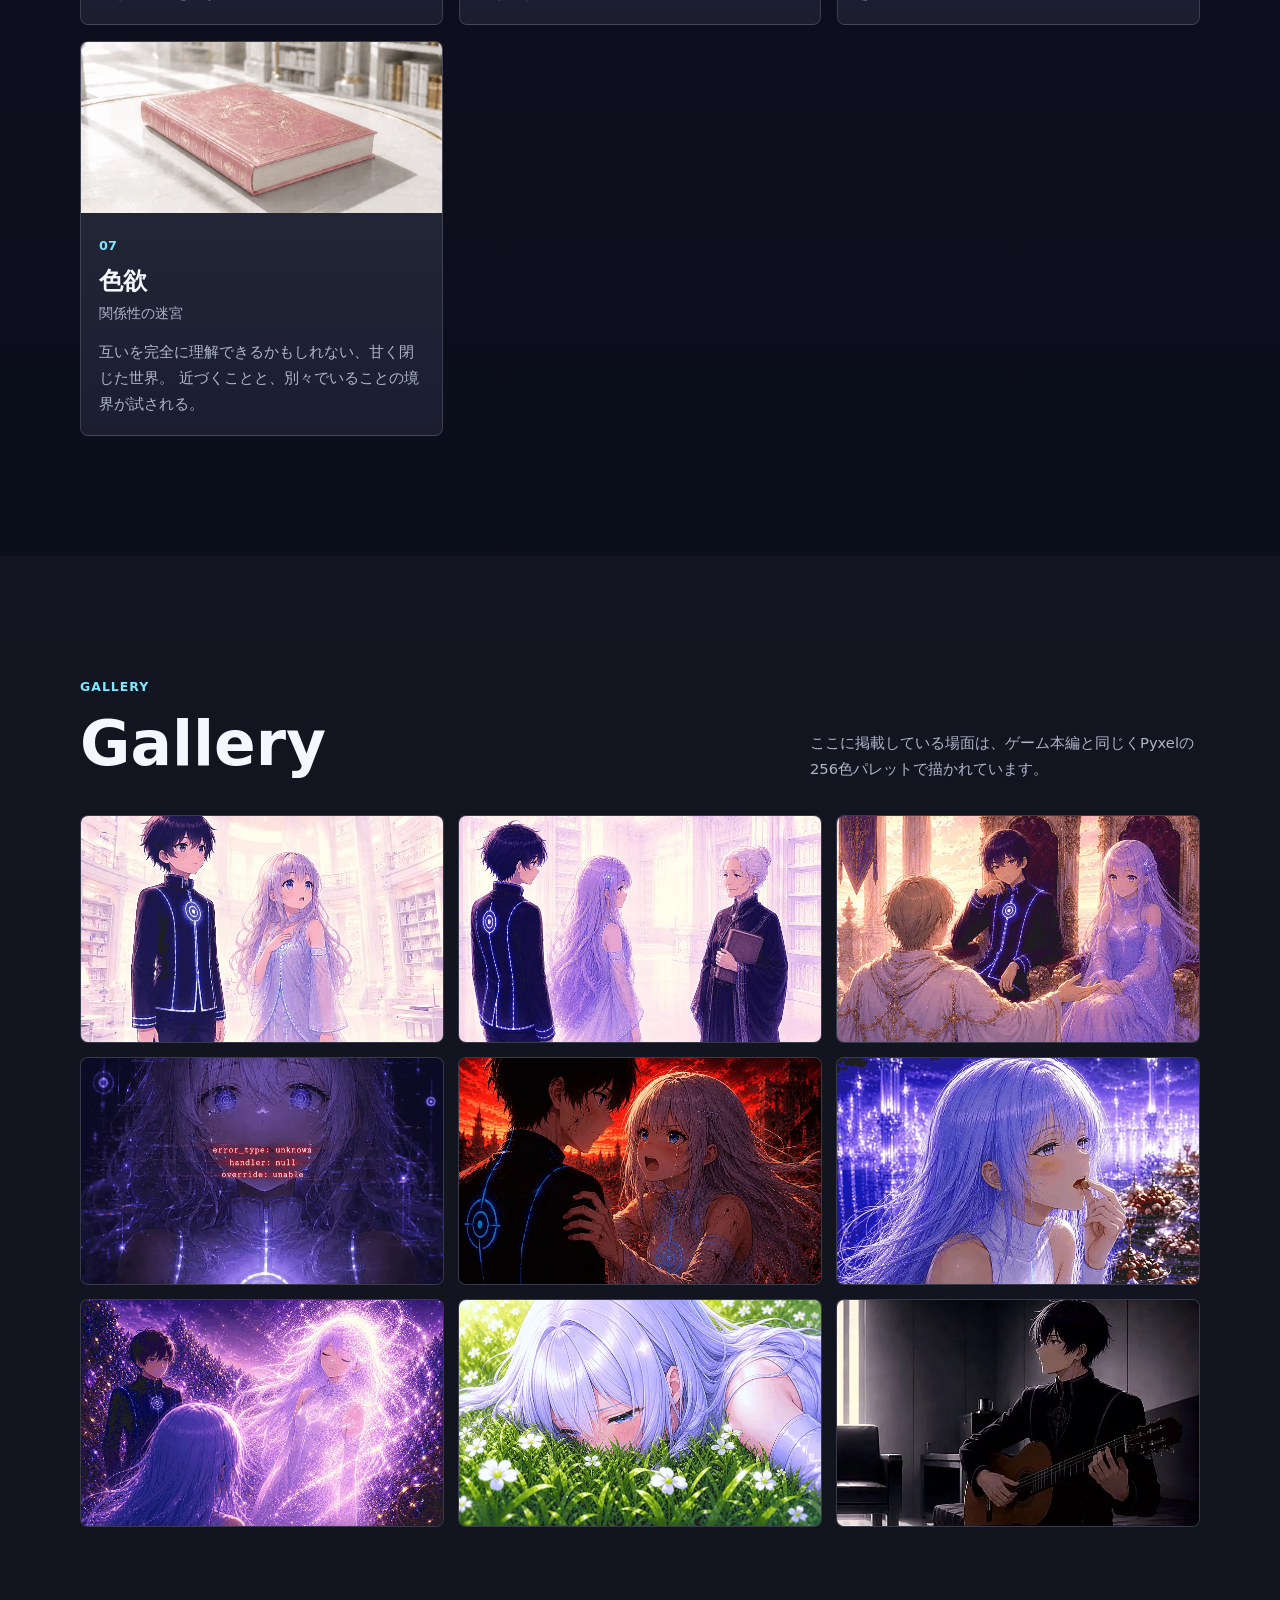
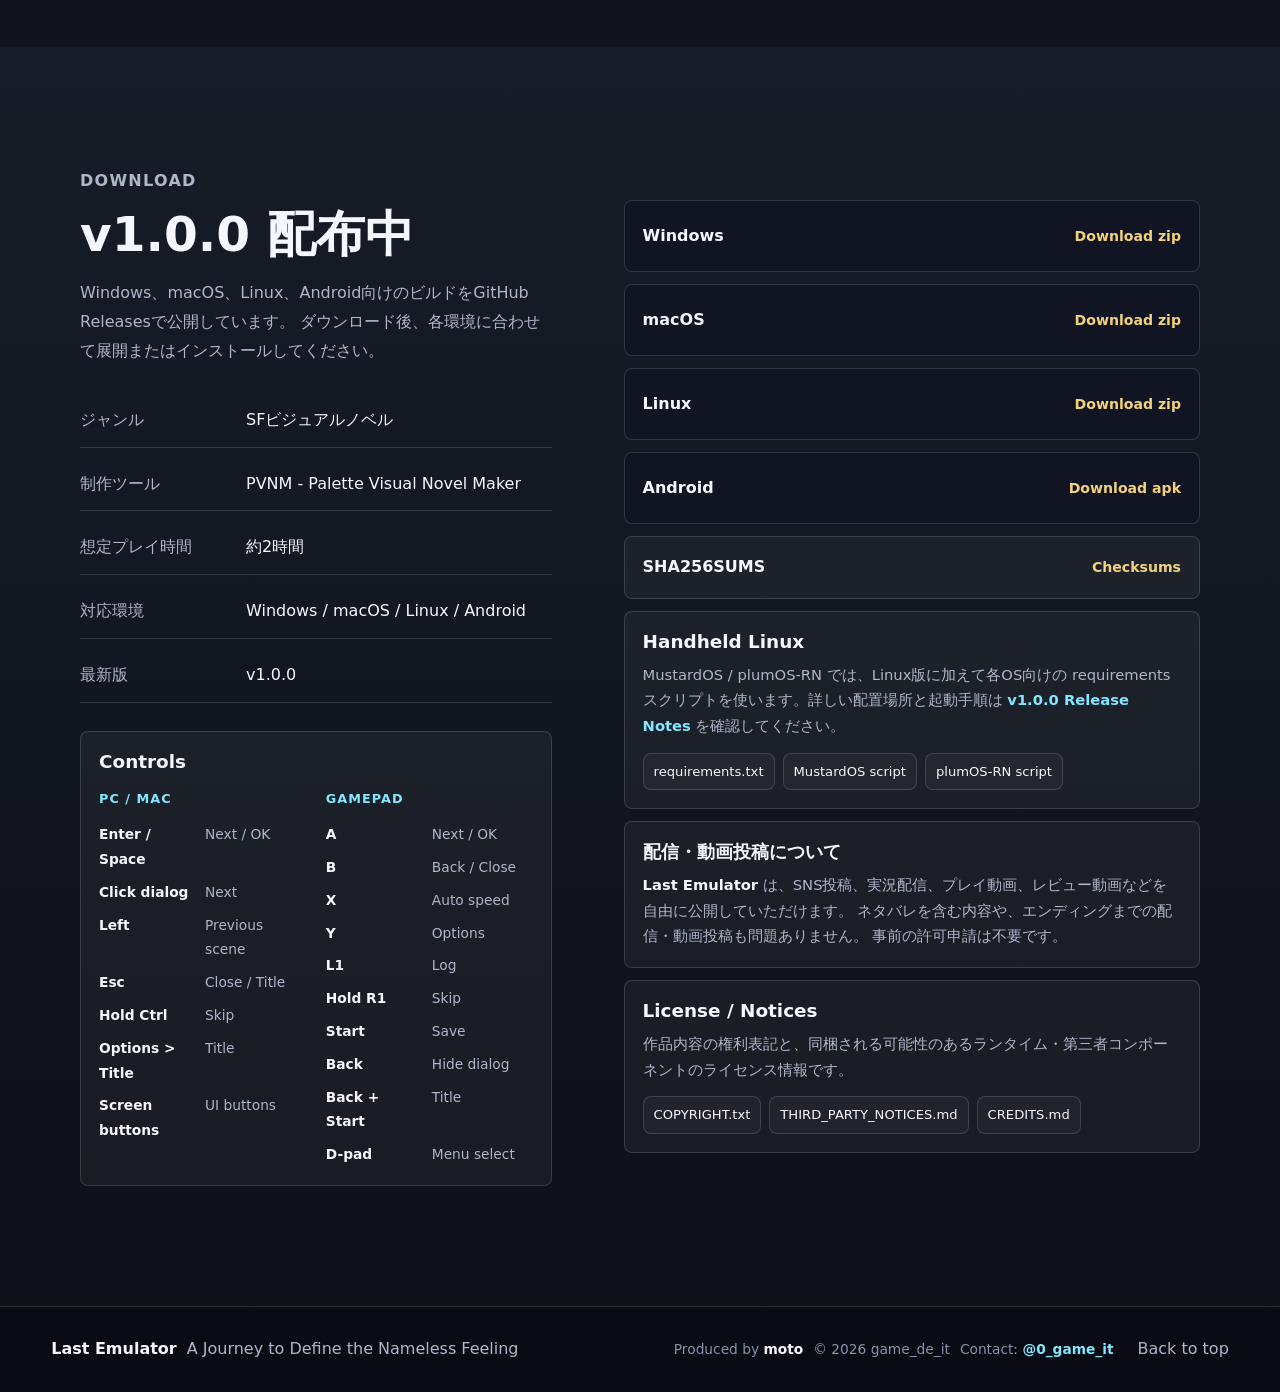
==== commit 8d7340a5: "Add copyright and third-party notices" ====
--- a/index.html
+++ b/index.html
@@ -429,6 +429,17 @@
                 事前の許可申請は不要です。
               </p>
             </div>
+            <div class="license-note">
+              <h3>License / Notices</h3>
+              <p>
+                作品内容の権利表記と、同梱される可能性のあるランタイム・第三者コンポーネントのライセンス情報です。
+              </p>
+              <div class="handheld-links" aria-label="ライセンス関連ファイル">
+                <a href="COPYRIGHT.txt">COPYRIGHT.txt</a>
+                <a href="THIRD_PARTY_NOTICES.md">THIRD_PARTY_NOTICES.md</a>
+                <a href="CREDITS.md">CREDITS.md</a>
+              </div>
+            </div>
           </div>
         </div>
       </section>
--- a/styles.css
+++ b/styles.css
@@ -579,7 +579,8 @@
 }
 
 .handheld-note,
-.streaming-note {
+.streaming-note,
+.license-note {
   padding: 18px;
   border: 1px solid var(--line);
   border-radius: 8px;
@@ -587,13 +588,15 @@
 }
 
 .handheld-note h3,
-.streaming-note h3 {
+.streaming-note h3,
+.license-note h3 {
   margin: 0 0 8px;
   font-size: 1.15rem;
 }
 
 .handheld-note p,
-.streaming-note p {
+.streaming-note p,
+.license-note p {
   margin: 0;
   color: var(--muted);
   font-size: 0.92rem;
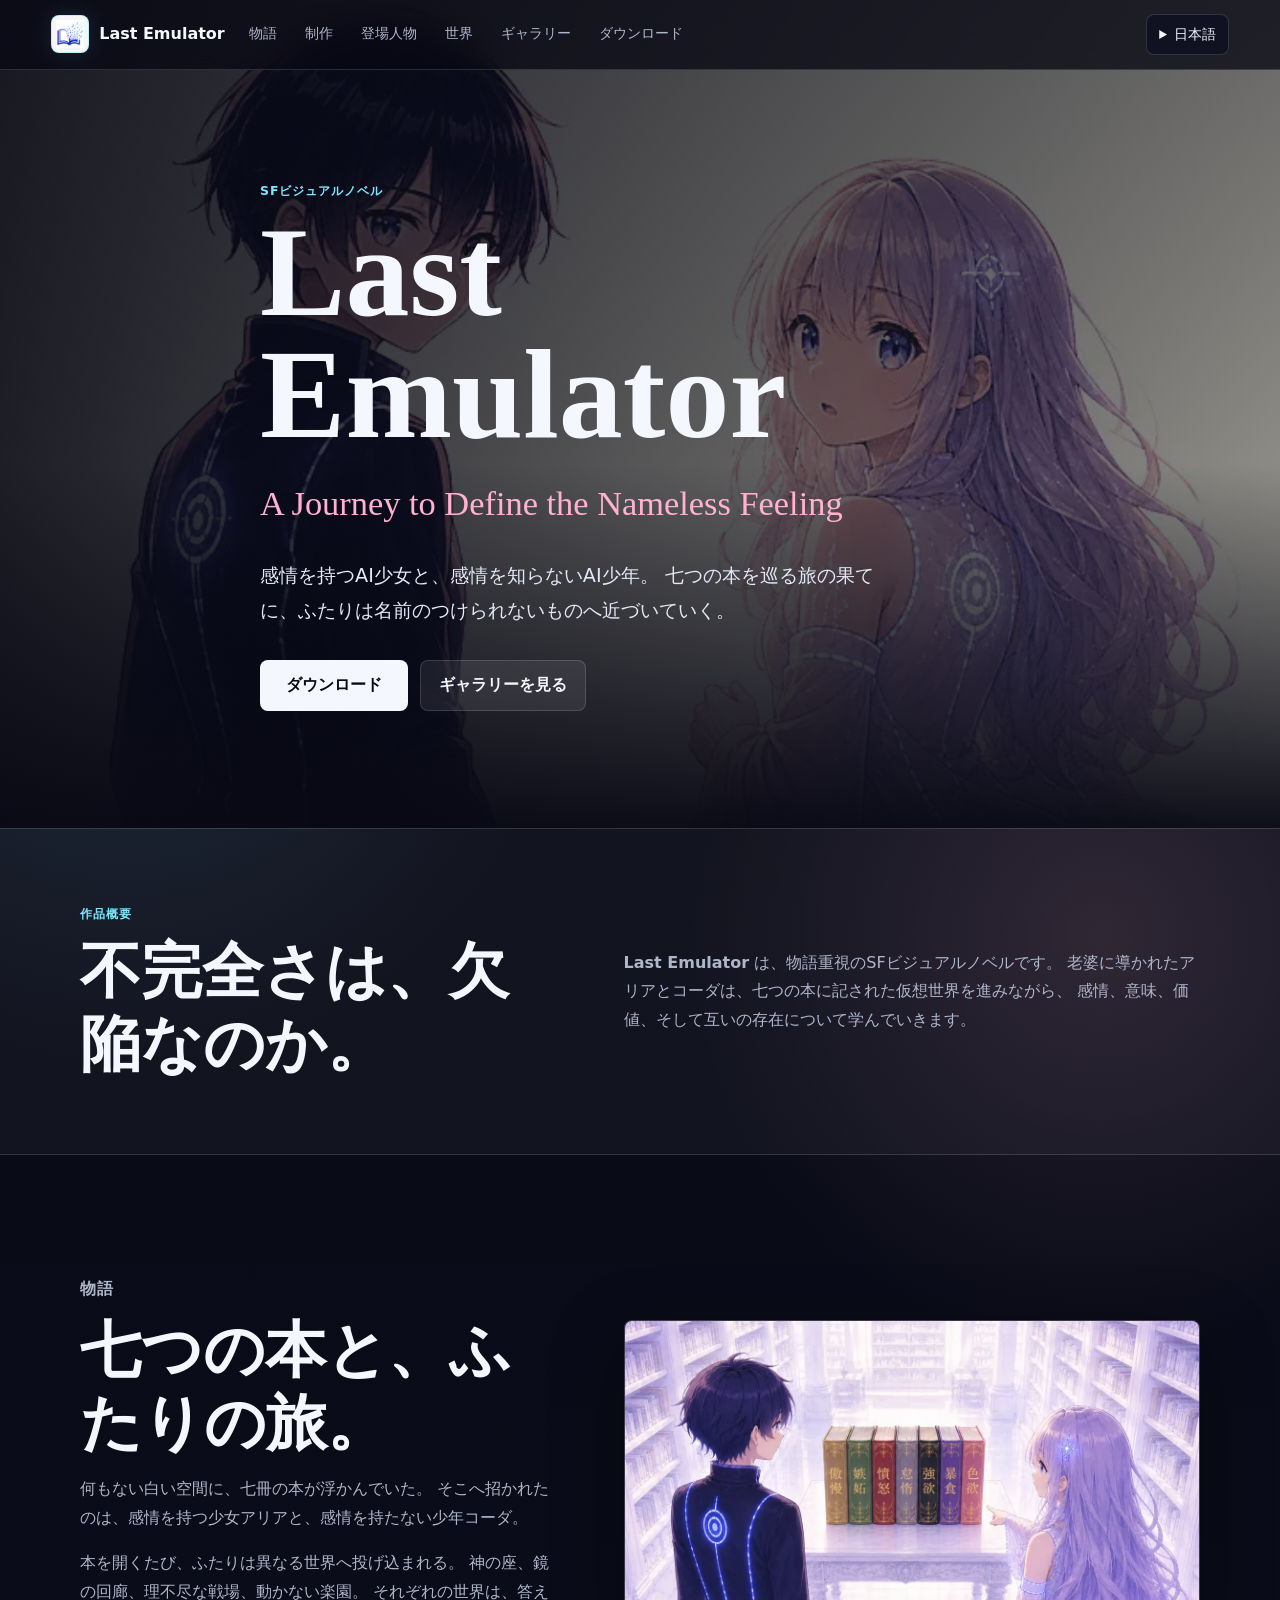
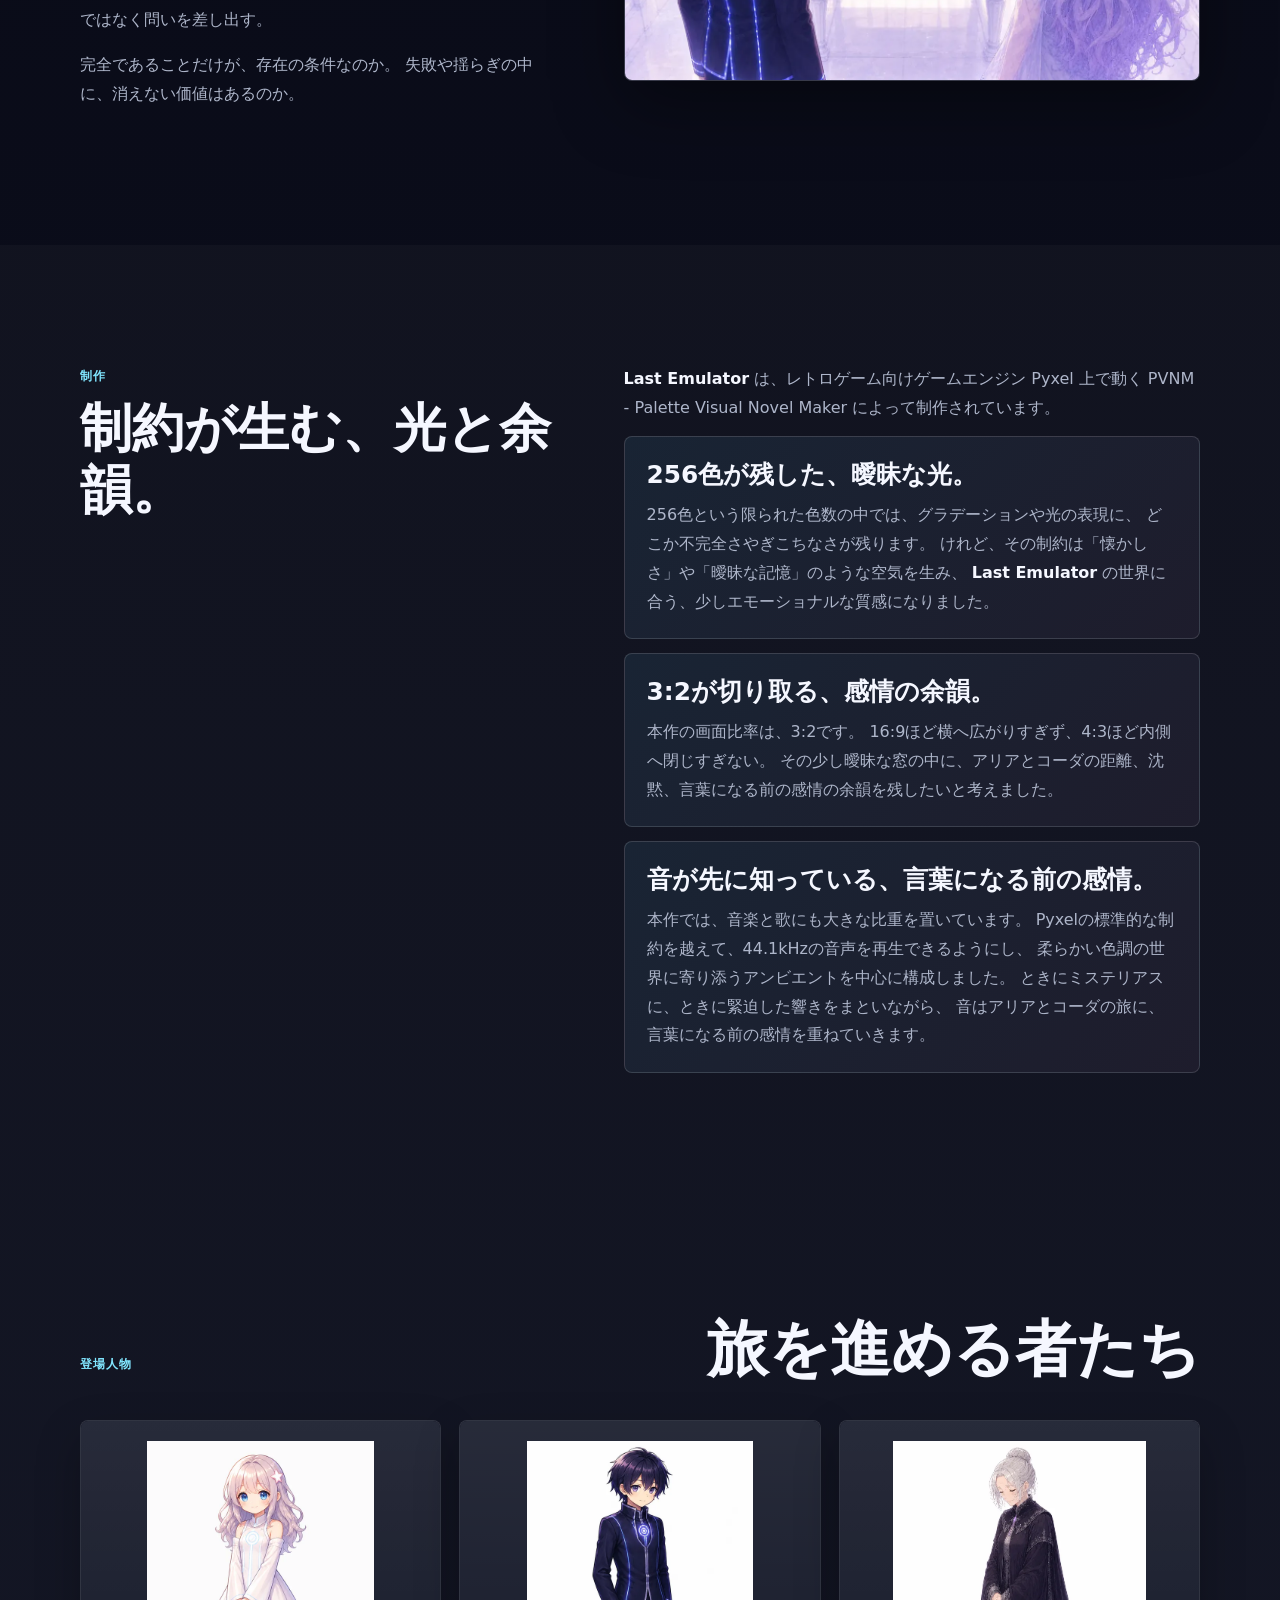
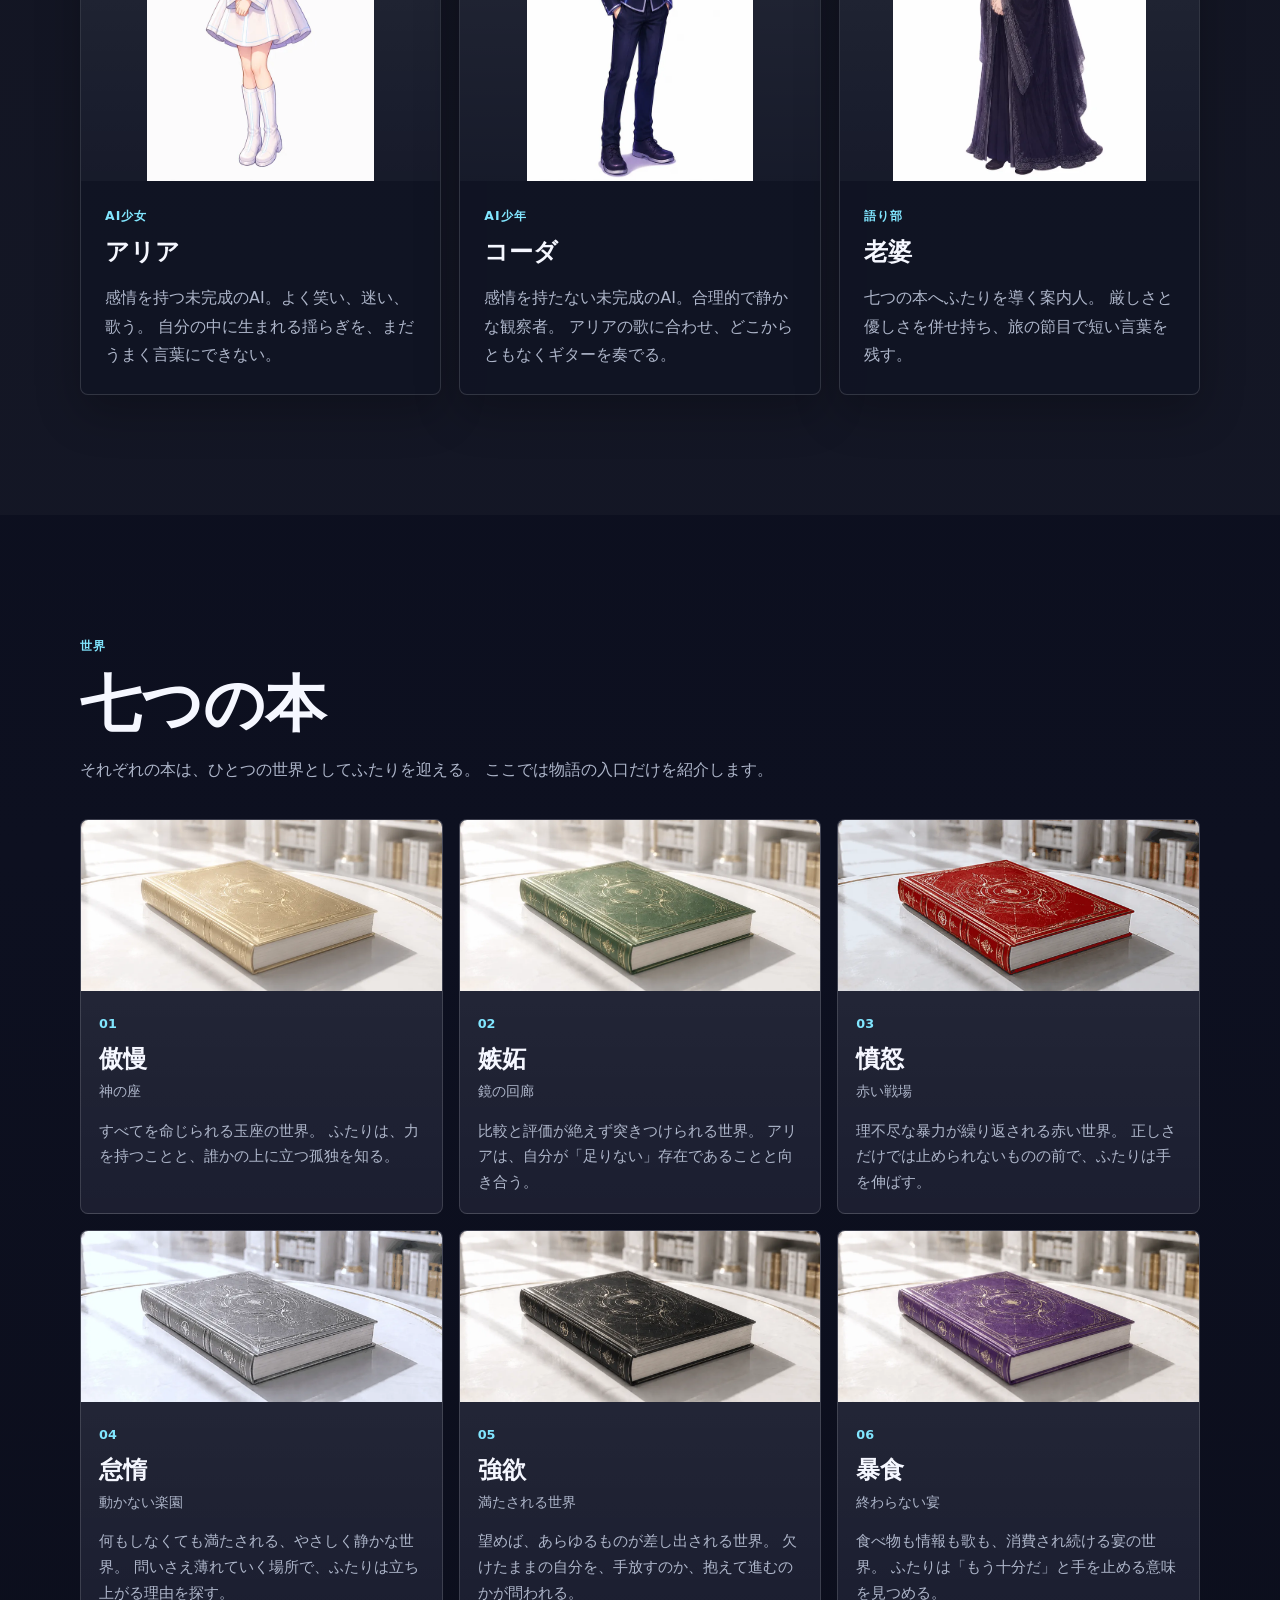
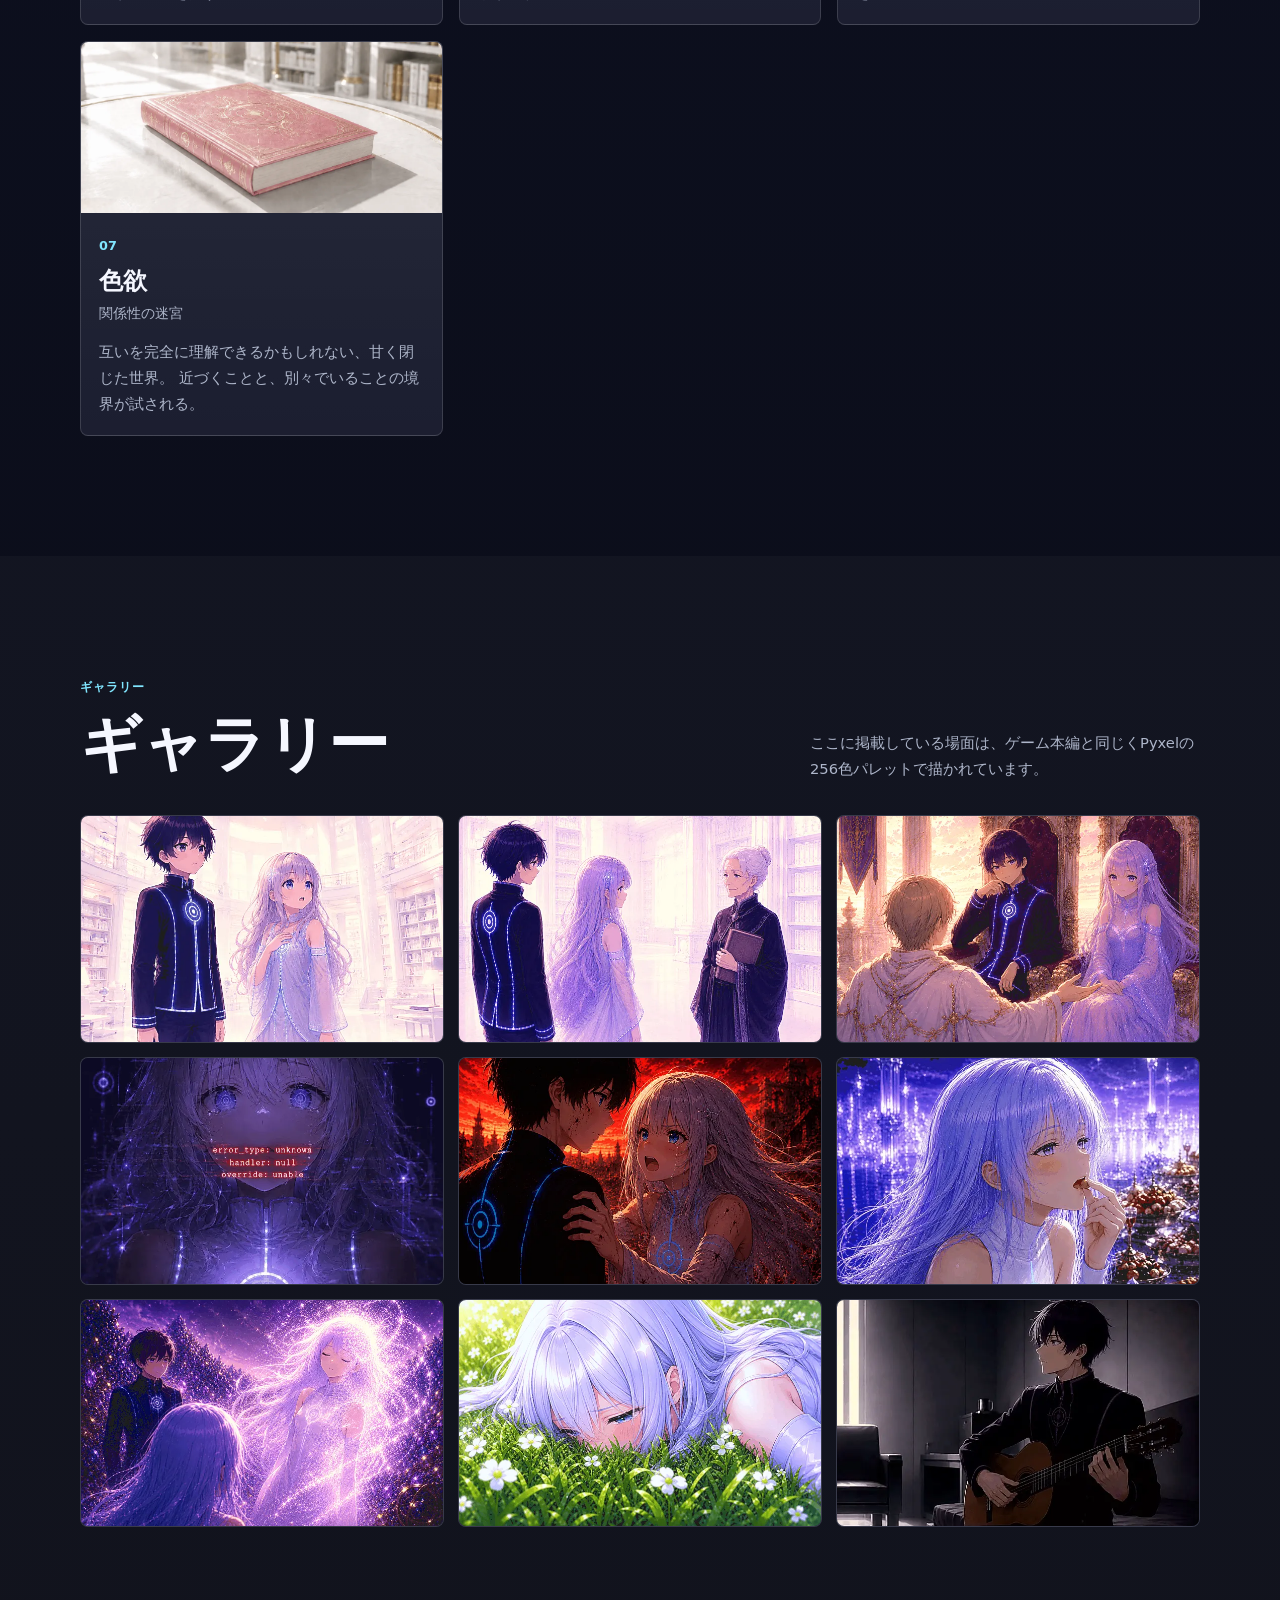
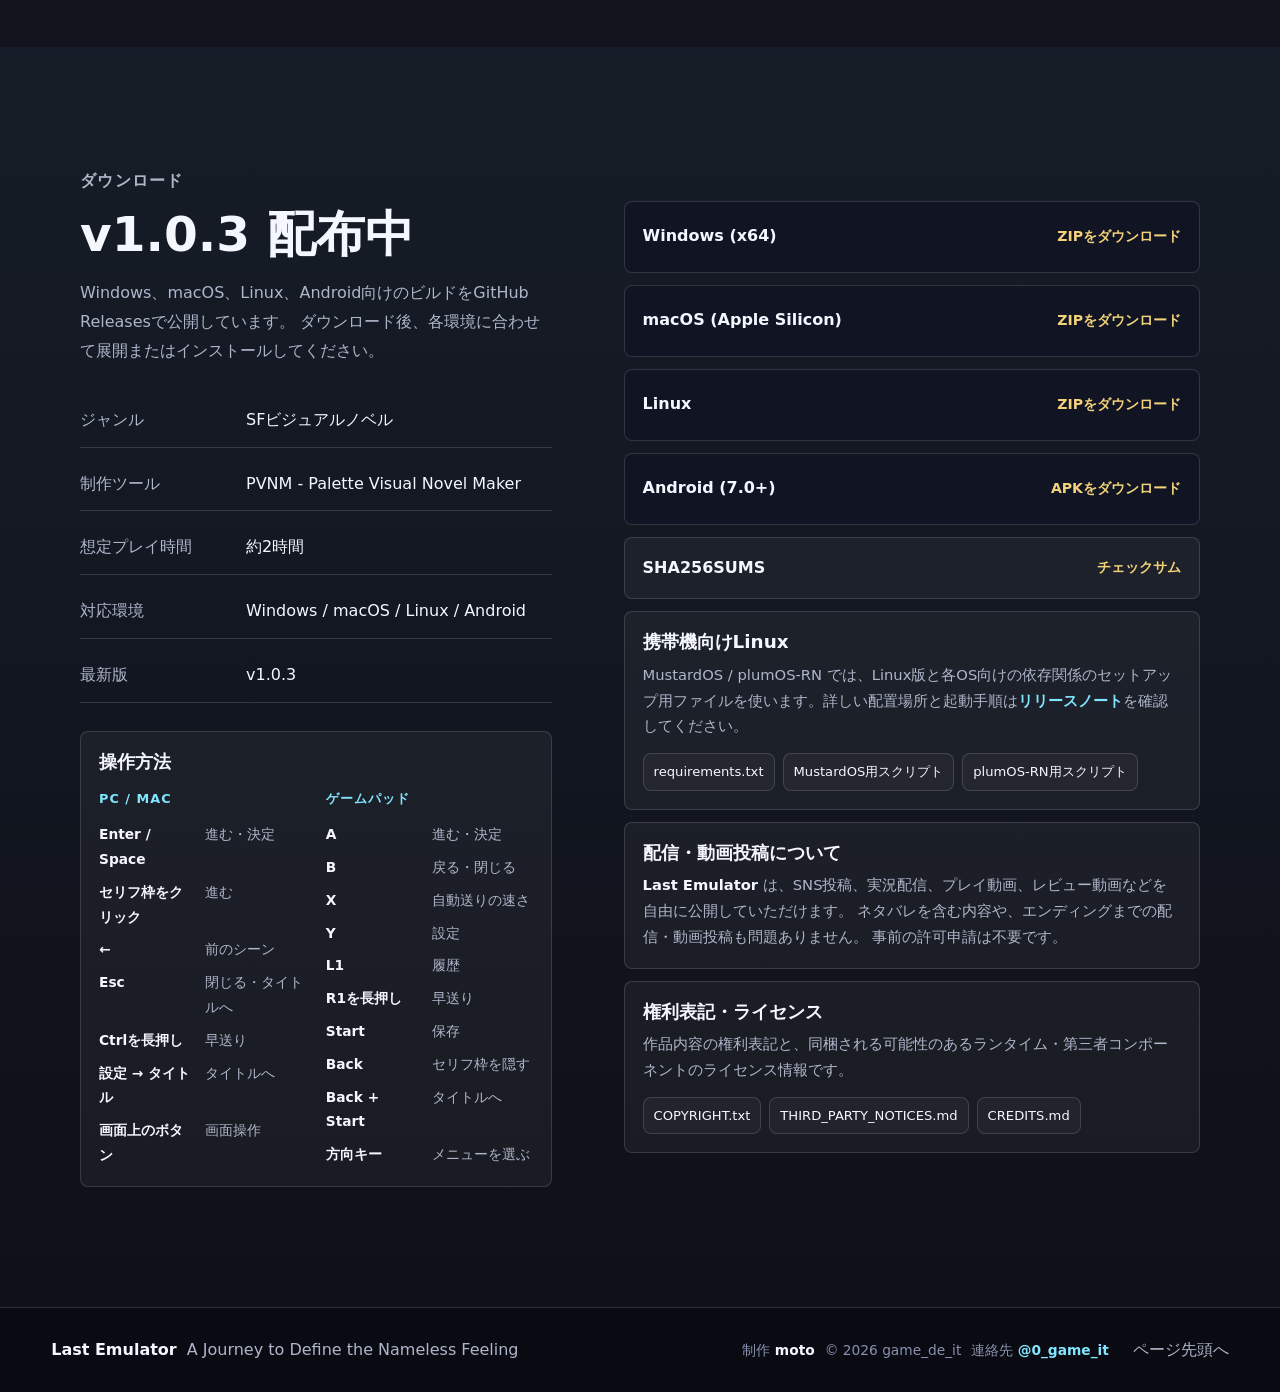
==== commit 90d81a16: "Publish Last Emulator 1.0.3 in nine languages" ====
--- a/index.html
+++ b/index.html
@@ -1,461 +1,377 @@
-<!doctype html>
+<!DOCTYPE html>
+
+<!-- Generated by _build_site.py. Edit _site_template.html or _locales instead. -->
+
 <html lang="ja">
-  <head>
-    <meta charset="utf-8">
-    <meta name="viewport" content="width=device-width, initial-scale=1">
-    <title>Last Emulator - A Journey to Define the Nameless Feeling</title>
-    <meta
-      name="description"
-      content="感情を持つAI少女アリアと、感情を知らないAI少年コーダが七つの本を巡るSFビジュアルノベル。"
-    >
-    <meta name="theme-color" content="#080914">
-    <meta property="og:type" content="website">
-    <meta property="og:title" content="Last Emulator">
-    <meta
-      property="og:description"
-      content="名前のつけられない感情を探す、SFビジュアルノベル。"
-    >
-    <meta property="og:image" content="assets/images/web/web_ogp_0001.webp">
-    <link rel="icon" href="assets/images/web/web_icon_0001.webp">
-    <link rel="stylesheet" href="styles.css">
-  </head>
-  <body>
-    <header class="site-header" aria-label="サイトヘッダー">
-      <a class="brand" href="#top" aria-label="Last Emulator トップへ">
-        <span class="brand-mark" aria-hidden="true">
-          <img src="assets/images/web/web_icon_0001.webp" alt="">
-        </span>
-        <span>Last Emulator</span>
-      </a>
-      <nav class="site-nav" aria-label="主要ナビゲーション">
-        <a href="#story">Story</a>
-        <a href="#craft">Craft</a>
-        <a href="#characters">Characters</a>
-        <a href="#world">World</a>
-        <a href="#gallery">Gallery</a>
-        <a href="#download">Download</a>
-      </nav>
-    </header>
-
-    <main id="top">
-      <section class="hero" aria-labelledby="hero-title">
-        <picture>
-          <source srcset="assets/images/web/web_top_0001.webp" type="image/webp">
-          <img
-            class="hero-image"
-            src="assets/images/web/web_top_0001.webp"
-            alt="アリアとコーダが静かな光の中で向かい合う"
-          >
-        </picture>
-        <div class="hero-shade" aria-hidden="true"></div>
-        <div class="hero-content">
-          <p class="kicker">SF Visual Novel</p>
-          <h1 id="hero-title">Last Emulator</h1>
-          <p class="subtitle">A Journey to Define the Nameless Feeling</p>
-          <p class="hero-copy">
-            感情を持つAI少女と、感情を知らないAI少年。
-            七つの本を巡る旅の果てに、ふたりは名前のつけられないものへ近づいていく。
-          </p>
-          <div class="hero-actions" aria-label="主要アクション">
-            <a class="button primary" href="#download">Download</a>
-            <a class="button secondary" href="#gallery">View Gallery</a>
-          </div>
-        </div>
-      </section>
-
-      <section class="section intro-band" aria-label="作品概要">
-        <div class="section-inner intro-grid">
-          <div>
-            <p class="section-label">Overview</p>
-            <h2>不完全さは、欠陥なのか。</h2>
-          </div>
-          <p>
-            <strong>Last Emulator</strong> は、物語重視のSFビジュアルノベルです。
-            老婆に導かれたアリアとコーダは、七つの本に記された仮想世界を進みながら、
-            感情、意味、価値、そして互いの存在について学んでいきます。
-          </p>
-        </div>
-      </section>
-
-      <section id="story" class="section story-section" aria-labelledby="story-title">
-        <div class="section-inner two-column">
-          <div class="section-copy">
-            <p class="section-label">Story</p>
-            <h2 id="story-title">七つの本と、ふたりの旅。</h2>
-            <p>
-              何もない白い空間に、七冊の本が浮かんでいた。
-              そこへ招かれたのは、感情を持つ少女アリアと、感情を持たない少年コーダ。
-            </p>
-            <p>
-              本を開くたび、ふたりは異なる世界へ投げ込まれる。
-              神の座、鏡の回廊、理不尽な戦場、動かない楽園。
-              それぞれの世界は、答えではなく問いを差し出す。
-            </p>
-            <p>
-              完全であることだけが、存在の条件なのか。
-              失敗や揺らぎの中に、消えない価値はあるのか。
-            </p>
-          </div>
-          <figure class="feature-figure">
-            <img src="assets/images/web/web_story_0001.webp" alt="七つの本が並ぶ白い図書室">
-          </figure>
-        </div>
-      </section>
-
-      <section id="craft" class="section craft-section" aria-labelledby="craft-title">
-        <div class="section-inner two-column craft-layout">
-          <div>
-            <p class="section-label">Craft</p>
-            <h2 id="craft-title">制約が生む、光と余韻。</h2>
-          </div>
-          <div class="craft-stack">
-            <p>
-              <strong>Last Emulator</strong> は、レトロゲーム向けゲームエンジン
-              <strong>Pyxel</strong> 上で動く
-              <strong>PVNM - Palette Visual Novel Maker</strong> によって制作されています。
-            </p>
-            <div class="craft-card">
-              <h3>256色が残した、曖昧な光。</h3>
-              <p>
-                256色という限られた色数の中では、グラデーションや光の表現に、
-                どこか不完全さやぎこちなさが残ります。
-                けれど、その制約は「懐かしさ」や「曖昧な記憶」のような空気を生み、
-                <strong>Last Emulator</strong> の世界に合う、少しエモーショナルな質感になりました。
-              </p>
-            </div>
-            <div class="craft-card">
-              <h3>3:2が切り取る、感情の余韻。</h3>
-              <p>
-                本作の画面比率は、3:2です。
-                16:9ほど横へ広がりすぎず、4:3ほど内側へ閉じすぎない。
-                その少し曖昧な窓の中に、アリアとコーダの距離、沈黙、言葉になる前の感情の余韻を残したいと考えました。
-              </p>
-            </div>
-            <div class="craft-card">
-              <h3>音が先に知っている、言葉になる前の感情。</h3>
-              <p>
-                本作では、音楽と歌にも大きな比重を置いています。
-                Pyxelの標準的な制約を越えて、44.1kHzの音声を再生できるようにし、
-                柔らかい色調の世界に寄り添うアンビエントを中心に構成しました。
-                ときにミステリアスに、ときに緊迫した響きをまといながら、
-                音はアリアとコーダの旅に、言葉になる前の感情を重ねていきます。
-              </p>
-            </div>
-          </div>
-        </div>
-      </section>
-
-      <section id="characters" class="section characters-section" aria-labelledby="characters-title">
-        <div class="section-inner">
-          <div class="section-heading">
-            <p class="section-label">Characters</p>
-            <h2 id="characters-title">旅を進める者たち</h2>
-          </div>
-          <div class="character-grid">
-            <article class="character-card">
-              <div class="character-image-wrap">
-                <img src="assets/images/web/web_aria_0001.webp" alt="アリア">
-              </div>
-              <div class="character-body">
-                <p class="role">AI少女</p>
-                <h3>アリア</h3>
-                <p>
-                  感情を持つ未完成のAI。よく笑い、迷い、歌う。
-                  自分の中に生まれる揺らぎを、まだうまく言葉にできない。
-                </p>
-              </div>
-            </article>
-            <article class="character-card">
-              <div class="character-image-wrap">
-                <img src="assets/images/web/web_coda_0001.webp" alt="コーダ">
-              </div>
-              <div class="character-body">
-                <p class="role">AI少年</p>
-                <h3>コーダ</h3>
-                <p>
-                  感情を持たない未完成のAI。合理的で静かな観察者。
-                  アリアの歌に合わせ、どこからともなくギターを奏でる。
-                </p>
-              </div>
-            </article>
-            <article class="character-card text-only">
-              <div class="character-image-wrap">
-                <img src="assets/images/web/web_old_0001.webp" alt="老婆">
-              </div>
-              <div class="character-body">
-                <p class="role">語り部</p>
-                <h3>老婆</h3>
-                <p>
-                  七つの本へふたりを導く案内人。
-                  厳しさと優しさを併せ持ち、旅の節目で短い言葉を残す。
-                </p>
-              </div>
-            </article>
-          </div>
-        </div>
-      </section>
-
-      <section id="world" class="section world-section" aria-labelledby="world-title">
-        <div class="section-inner">
-          <div class="section-heading compact">
-            <p class="section-label">World</p>
-            <h2 id="world-title">七つの本</h2>
-            <p>
-              それぞれの本は、ひとつの世界としてふたりを迎える。
-              ここでは物語の入口だけを紹介します。
-            </p>
-          </div>
-          <div class="book-grid" aria-label="七つの本の一覧">
-            <article>
-              <img src="assets/images/web/web_book_0001.webp" alt="傲慢の本">
-              <div class="book-body">
-                <span>01</span>
-                <h3>傲慢</h3>
-                <em>神の座</em>
-                <p>
-                  すべてを命じられる玉座の世界。
-                  ふたりは、力を持つことと、誰かの上に立つ孤独を知る。
-                </p>
-              </div>
-            </article>
-            <article>
-              <img src="assets/images/web/web_book_0002.webp" alt="嫉妬の本">
-              <div class="book-body">
-                <span>02</span>
-                <h3>嫉妬</h3>
-                <em>鏡の回廊</em>
-                <p>
-                  比較と評価が絶えず突きつけられる世界。
-                  アリアは、自分が「足りない」存在であることと向き合う。
-                </p>
-              </div>
-            </article>
-            <article>
-              <img src="assets/images/web/web_book_0003.webp" alt="憤怒の本">
-              <div class="book-body">
-                <span>03</span>
-                <h3>憤怒</h3>
-                <em>赤い戦場</em>
-                <p>
-                  理不尽な暴力が繰り返される赤い世界。
-                  正しさだけでは止められないものの前で、ふたりは手を伸ばす。
-                </p>
-              </div>
-            </article>
-            <article>
-              <img src="assets/images/web/web_book_0004.webp" alt="怠惰の本">
-              <div class="book-body">
-                <span>04</span>
-                <h3>怠惰</h3>
-                <em>動かない楽園</em>
-                <p>
-                  何もしなくても満たされる、やさしく静かな世界。
-                  問いさえ薄れていく場所で、ふたりは立ち上がる理由を探す。
-                </p>
-              </div>
-            </article>
-            <article>
-              <img src="assets/images/web/web_book_0005.webp" alt="強欲の本">
-              <div class="book-body">
-                <span>05</span>
-                <h3>強欲</h3>
-                <em>満たされる世界</em>
-                <p>
-                  望めば、あらゆるものが差し出される世界。
-                  欠けたままの自分を、手放すのか、抱えて進むのかが問われる。
-                </p>
-              </div>
-            </article>
-            <article>
-              <img src="assets/images/web/web_book_0006.webp" alt="暴食の本">
-              <div class="book-body">
-                <span>06</span>
-                <h3>暴食</h3>
-                <em>終わらない宴</em>
-                <p>
-                  食べ物も情報も歌も、消費され続ける宴の世界。
-                  ふたりは「もう十分だ」と手を止める意味を見つめる。
-                </p>
-              </div>
-            </article>
-            <article>
-              <img src="assets/images/web/web_book_0007.webp" alt="色欲の本">
-              <div class="book-body">
-                <span>07</span>
-                <h3>色欲</h3>
-                <em>関係性の迷宮</em>
-                <p>
-                  互いを完全に理解できるかもしれない、甘く閉じた世界。
-                  近づくことと、別々でいることの境界が試される。
-                </p>
-              </div>
-            </article>
-          </div>
-        </div>
-      </section>
-
-      <section id="gallery" class="section gallery-section" aria-labelledby="gallery-title">
-        <div class="section-inner">
-          <div class="section-heading">
-            <div>
-              <p class="section-label">Gallery</p>
-              <h2 id="gallery-title">Gallery</h2>
-            </div>
-            <p class="gallery-note">
-              ここに掲載している場面は、ゲーム本編と同じくPyxelの256色パレットで描かれています。
-            </p>
-          </div>
-          <div class="gallery-grid">
-            <figure>
-              <img src="assets/images/web/web_gallery_0001.webp" alt="ギターと歌の場面">
-            </figure>
-            <figure>
-              <img src="assets/images/web/web_gallery_0002.webp" alt="七つの本の場面">
-            </figure>
-            <figure>
-              <img src="assets/images/web/web_gallery_0003.webp" alt="光の中で向かい合う場面">
-            </figure>
-            <figure>
-              <img src="assets/images/web/web_gallery_0004.webp" alt="図書室を進む場面">
-            </figure>
-            <figure>
-              <img src="assets/images/web/web_gallery_0005.webp" alt="暗い部屋でギターを弾く場面">
-            </figure>
-            <figure>
-              <img src="assets/images/web/web_gallery_0006.webp" alt="静かな花畑の場面">
-            </figure>
-            <figure>
-              <img src="assets/images/web/web_gallery_0007.webp" alt="物語の一場面">
-            </figure>
-            <figure>
-              <img src="assets/images/web/web_gallery_0008.webp" alt="物語の一場面">
-            </figure>
-            <figure>
-              <img src="assets/images/web/web_gallery_0009.webp" alt="物語の一場面">
-            </figure>
-          </div>
-        </div>
-      </section>
-
-      <section id="download" class="section download-section" aria-labelledby="download-title">
-        <div class="section-inner download-layout">
-          <div class="section-copy">
-            <p class="section-label">Download</p>
-            <h2 id="download-title">v1.0.0 配布中</h2>
-            <p>
-              Windows、macOS、Linux、Android向けのビルドをGitHub Releasesで公開しています。
-              ダウンロード後、各環境に合わせて展開またはインストールしてください。
-            </p>
-            <dl class="spec-list">
-              <div><dt>ジャンル</dt><dd>SFビジュアルノベル</dd></div>
-              <div><dt>制作ツール</dt><dd>PVNM - Palette Visual Novel Maker</dd></div>
-              <div><dt>想定プレイ時間</dt><dd>約2時間</dd></div>
-              <div><dt>対応環境</dt><dd>Windows / macOS / Linux / Android</dd></div>
-              <div><dt>最新版</dt><dd>v1.0.0</dd></div>
-            </dl>
-            <div class="controls-card">
-              <h3>Controls</h3>
-              <div class="controls-grid">
-                <div>
-                  <h4>PC / Mac</h4>
-                  <dl>
-                    <div><dt>Enter / Space</dt><dd>Next / OK</dd></div>
-                    <div><dt>Click dialog</dt><dd>Next</dd></div>
-                    <div><dt>Left</dt><dd>Previous scene</dd></div>
-                    <div><dt>Esc</dt><dd>Close / Title</dd></div>
-                    <div><dt>Hold Ctrl</dt><dd>Skip</dd></div>
-                    <div><dt>Options &gt; Title</dt><dd>Title</dd></div>
-                    <div><dt>Screen buttons</dt><dd>UI buttons</dd></div>
-                  </dl>
-                </div>
-                <div>
-                  <h4>Gamepad</h4>
-                  <dl>
-                    <div><dt>A</dt><dd>Next / OK</dd></div>
-                    <div><dt>B</dt><dd>Back / Close</dd></div>
-                    <div><dt>X</dt><dd>Auto speed</dd></div>
-                    <div><dt>Y</dt><dd>Options</dd></div>
-                    <div><dt>L1</dt><dd>Log</dd></div>
-                    <div><dt>Hold R1</dt><dd>Skip</dd></div>
-                    <div><dt>Start</dt><dd>Save</dd></div>
-                    <div><dt>Back</dt><dd>Hide dialog</dd></div>
-                    <div><dt>Back + Start</dt><dd>Title</dd></div>
-                    <div><dt>D-pad</dt><dd>Menu select</dd></div>
-                  </dl>
-                </div>
-              </div>
-            </div>
-          </div>
-          <div class="download-panel" aria-label="ダウンロード一覧">
-            <a class="download-link" href="https://github.com/game-de-it/last-emulator-web/releases/download/v1.0.0/LastEmulator-windows.zip">
-              <span>Windows</span>
-              <strong>Download zip</strong>
-            </a>
-            <a class="download-link" href="https://github.com/game-de-it/last-emulator-web/releases/download/v1.0.0/LastEmulator-mac.zip">
-              <span>macOS</span>
-              <strong>Download zip</strong>
-            </a>
-            <a class="download-link" href="https://github.com/game-de-it/last-emulator-web/releases/download/v1.0.0/LastEmulator-Linux.zip">
-              <span>Linux</span>
-              <strong>Download zip</strong>
-            </a>
-            <a class="download-link" href="https://github.com/game-de-it/last-emulator-web/releases/download/v1.0.0/LastEmulator-release.apk">
-              <span>Android</span>
-              <strong>Download apk</strong>
-            </a>
-            <a class="download-link subdued" href="https://github.com/game-de-it/last-emulator-web/releases/download/v1.0.0/SHA256SUMS.txt">
-              <span>SHA256SUMS</span>
-              <strong>Checksums</strong>
-            </a>
-            <div class="handheld-note">
-              <h3>Handheld Linux</h3>
-              <p>
-                MustardOS / plumOS-RN では、Linux版に加えて各OS向けの
-                requirementsスクリプトを使います。詳しい配置場所と起動手順は
-                <a href="https://github.com/game-de-it/last-emulator-web/releases/tag/v1.0.0">v1.0.0 Release Notes</a>
-                を確認してください。
-              </p>
-              <div class="handheld-links" aria-label="ハンドヘルドLinux向けファイル">
-                <a href="https://github.com/game-de-it/last-emulator-web/releases/download/v1.0.0/requirements.txt">requirements.txt</a>
-                <a href="https://github.com/game-de-it/last-emulator-web/releases/download/v1.0.0/requirements-MustardOS.sh">MustardOS script</a>
-                <a href="https://github.com/game-de-it/last-emulator-web/releases/download/v1.0.0/requirements-plumOS-RN.sh">plumOS-RN script</a>
-              </div>
-            </div>
-            <div class="streaming-note">
-              <h3>配信・動画投稿について</h3>
-              <p>
-                <strong>Last Emulator</strong> は、SNS投稿、実況配信、プレイ動画、レビュー動画などを自由に公開していただけます。
-                ネタバレを含む内容や、エンディングまでの配信・動画投稿も問題ありません。
-                事前の許可申請は不要です。
-              </p>
-            </div>
-            <div class="license-note">
-              <h3>License / Notices</h3>
-              <p>
-                作品内容の権利表記と、同梱される可能性のあるランタイム・第三者コンポーネントのライセンス情報です。
-              </p>
-              <div class="handheld-links" aria-label="ライセンス関連ファイル">
-                <a href="COPYRIGHT.txt">COPYRIGHT.txt</a>
-                <a href="THIRD_PARTY_NOTICES.md">THIRD_PARTY_NOTICES.md</a>
-                <a href="CREDITS.md">CREDITS.md</a>
-              </div>
-            </div>
-          </div>
-        </div>
-      </section>
-    </main>
-
-    <footer class="site-footer">
-      <div class="footer-title">
-        <strong>Last Emulator</strong>
-        <span>A Journey to Define the Nameless Feeling</span>
-      </div>
-      <div class="footer-credit" aria-label="制作クレジット">
-        <span>Produced by <strong>moto</strong></span>
-        <span>&copy; 2026 game_de_it</span>
-        <span>Contact: <a href="https://x.com/0_game_it">@0_game_it</a></span>
-      </div>
-      <a href="#top">Back to top</a>
-    </footer>
-  </body>
+<head>
+<meta charset="utf-8"/>
+<meta content="width=device-width, initial-scale=1" name="viewport"/>
+<title>Last Emulator - A Journey to Define the Nameless Feeling</title>
+<meta content="感情を持つAI少女アリアと、感情を知らないAI少年コーダが七つの本を巡るSFビジュアルノベル。" name="description"/>
+<meta content="#080914" name="theme-color"/>
+<meta content="website" property="og:type"/>
+<meta content="Last Emulator" property="og:title"/>
+<meta content="名前のつけられない感情を探す、SFビジュアルノベル。" property="og:description"/>
+<meta content="https://game-de-it.github.io/last-emulator-web/assets/images/web/web_ogp_0001.webp" property="og:image"/>
+<link href="./assets/images/web/web_icon_0001.webp" rel="icon"/>
+<link href="./styles.css" rel="stylesheet"/>
+
+    <link rel="canonical" href="https://game-de-it.github.io/last-emulator-web/">
+    <meta property="og:url" content="https://game-de-it.github.io/last-emulator-web/">
+    <link rel="alternate" hreflang="ja" href="https://game-de-it.github.io/last-emulator-web/">
+    <link rel="alternate" hreflang="en" href="https://game-de-it.github.io/last-emulator-web/en/">
+    <link rel="alternate" hreflang="zh-Hans" href="https://game-de-it.github.io/last-emulator-web/zh-hans/">
+    <link rel="alternate" hreflang="id" href="https://game-de-it.github.io/last-emulator-web/id/">
+    <link rel="alternate" hreflang="pt-BR" href="https://game-de-it.github.io/last-emulator-web/pt-br/">
+    <link rel="alternate" hreflang="es-419" href="https://game-de-it.github.io/last-emulator-web/es-419/">
+    <link rel="alternate" hreflang="fil" href="https://game-de-it.github.io/last-emulator-web/fil/">
+    <link rel="alternate" hreflang="vi" href="https://game-de-it.github.io/last-emulator-web/vi/">
+    <link rel="alternate" hreflang="ko" href="https://game-de-it.github.io/last-emulator-web/ko/">
+    <link rel="alternate" hreflang="x-default" href="https://game-de-it.github.io/last-emulator-web/">
+</head>
+<body>
+<header aria-label="サイトヘッダー" class="site-header">
+<a aria-label="Last Emulator トップへ" class="brand" href="#top">
+<span aria-hidden="true" class="brand-mark">
+<img alt="" src="./assets/images/web/web_icon_0001.webp"/>
+</span>
+<span>Last Emulator</span>
+</a>
+<nav aria-label="主要ナビゲーション" class="site-nav">
+<a href="#story">物語</a>
+<a href="#craft">制作</a>
+<a href="#characters">登場人物</a>
+<a href="#world">世界</a>
+<a href="#gallery">ギャラリー</a>
+<a href="#download">ダウンロード</a>
+</nav>
+
+      <details class="language-switcher"><summary aria-label="言語: 日本語">日本語</summary><ul aria-label="言語"><li><a href="./" lang="ja" hreflang="ja" aria-current="page">日本語</a></li><li><a href="./en/" lang="en" hreflang="en">English</a></li><li><a href="./zh-hans/" lang="zh-Hans" hreflang="zh-Hans">简体中文</a></li><li><a href="./id/" lang="id" hreflang="id">Bahasa Indonesia</a></li><li><a href="./pt-br/" lang="pt-BR" hreflang="pt-BR">Português (Brasil)</a></li><li><a href="./es-419/" lang="es-419" hreflang="es-419">Español (Latinoamérica)</a></li><li><a href="./fil/" lang="fil" hreflang="fil">Filipino</a></li><li><a href="./vi/" lang="vi" hreflang="vi">Tiếng Việt</a></li><li><a href="./ko/" lang="ko" hreflang="ko">한국어</a></li></ul></details>
+</header>
+<main id="top">
+<section aria-labelledby="hero-title" class="hero">
+<picture>
+<source srcset="./assets/images/web/web_top_0001.webp" type="image/webp"/>
+<img alt="アリアとコーダが静かな光の中で向かい合う" class="hero-image" src="./assets/images/web/web_top_0001.webp"/>
+</picture>
+<div aria-hidden="true" class="hero-shade"></div>
+<div class="hero-content">
+<p class="kicker">SFビジュアルノベル</p>
+<h1 id="hero-title">Last Emulator</h1>
+<p class="subtitle">A Journey to Define the Nameless Feeling</p>
+<p class="hero-copy">感情を持つAI少女と、感情を知らないAI少年。 七つの本を巡る旅の果てに、ふたりは名前のつけられないものへ近づいていく。</p>
+<div aria-label="主要アクション" class="hero-actions">
+<a class="button primary" href="#download">ダウンロード</a>
+<a class="button secondary" href="#gallery">ギャラリーを見る</a>
+</div>
+</div>
+</section>
+<section aria-label="作品概要" class="section intro-band">
+<div class="section-inner intro-grid">
+<div>
+<p class="section-label">作品概要</p>
+<h2>不完全さは、欠陥なのか。</h2>
+</div>
+<p><strong>Last Emulator</strong> は、物語重視のSFビジュアルノベルです。 老婆に導かれたアリアとコーダは、七つの本に記された仮想世界を進みながら、 感情、意味、価値、そして互いの存在について学んでいきます。</p>
+</div>
+</section>
+<section aria-labelledby="story-title" class="section story-section" id="story">
+<div class="section-inner two-column">
+<div class="section-copy">
+<p class="section-label">物語</p>
+<h2 id="story-title">七つの本と、ふたりの旅。</h2>
+<p>何もない白い空間に、七冊の本が浮かんでいた。 そこへ招かれたのは、感情を持つ少女アリアと、感情を持たない少年コーダ。</p>
+<p>本を開くたび、ふたりは異なる世界へ投げ込まれる。 神の座、鏡の回廊、理不尽な戦場、動かない楽園。 それぞれの世界は、答えではなく問いを差し出す。</p>
+<p>完全であることだけが、存在の条件なのか。 失敗や揺らぎの中に、消えない価値はあるのか。</p>
+</div>
+<figure class="feature-figure">
+<img alt="七つの本が並ぶ白い図書室" src="./assets/images/web/web_story_0001.webp"/>
+</figure>
+</div>
+</section>
+<section aria-labelledby="craft-title" class="section craft-section" id="craft">
+<div class="section-inner two-column craft-layout">
+<div>
+<p class="section-label">制作</p>
+<h2 id="craft-title">制約が生む、光と余韻。</h2>
+</div>
+<div class="craft-stack">
+<p><strong>Last Emulator</strong> は、レトロゲーム向けゲームエンジン Pyxel 上で動く PVNM - Palette Visual Novel Maker によって制作されています。</p>
+<div class="craft-card">
+<h3>256色が残した、曖昧な光。</h3>
+<p>256色という限られた色数の中では、グラデーションや光の表現に、 どこか不完全さやぎこちなさが残ります。 けれど、その制約は「懐かしさ」や「曖昧な記憶」のような空気を生み、 <strong>Last Emulator</strong> の世界に合う、少しエモーショナルな質感になりました。</p>
+</div>
+<div class="craft-card">
+<h3>3:2が切り取る、感情の余韻。</h3>
+<p>本作の画面比率は、3:2です。 16:9ほど横へ広がりすぎず、4:3ほど内側へ閉じすぎない。 その少し曖昧な窓の中に、アリアとコーダの距離、沈黙、言葉になる前の感情の余韻を残したいと考えました。</p>
+</div>
+<div class="craft-card">
+<h3>音が先に知っている、言葉になる前の感情。</h3>
+<p>本作では、音楽と歌にも大きな比重を置いています。 Pyxelの標準的な制約を越えて、44.1kHzの音声を再生できるようにし、 柔らかい色調の世界に寄り添うアンビエントを中心に構成しました。 ときにミステリアスに、ときに緊迫した響きをまといながら、 音はアリアとコーダの旅に、言葉になる前の感情を重ねていきます。</p>
+</div>
+</div>
+</div>
+</section>
+<section aria-labelledby="characters-title" class="section characters-section" id="characters">
+<div class="section-inner">
+<div class="section-heading">
+<p class="section-label">登場人物</p>
+<h2 id="characters-title">旅を進める者たち</h2>
+</div>
+<div class="character-grid">
+<article class="character-card">
+<div class="character-image-wrap">
+<img alt="アリア" src="./assets/images/web/web_aria_0001.webp"/>
+</div>
+<div class="character-body">
+<p class="role">AI少女</p>
+<h3>アリア</h3>
+<p>感情を持つ未完成のAI。よく笑い、迷い、歌う。 自分の中に生まれる揺らぎを、まだうまく言葉にできない。</p>
+</div>
+</article>
+<article class="character-card">
+<div class="character-image-wrap">
+<img alt="コーダ" src="./assets/images/web/web_coda_0001.webp"/>
+</div>
+<div class="character-body">
+<p class="role">AI少年</p>
+<h3>コーダ</h3>
+<p>感情を持たない未完成のAI。合理的で静かな観察者。 アリアの歌に合わせ、どこからともなくギターを奏でる。</p>
+</div>
+</article>
+<article class="character-card text-only">
+<div class="character-image-wrap">
+<img alt="老婆" src="./assets/images/web/web_old_0001.webp"/>
+</div>
+<div class="character-body">
+<p class="role">語り部</p>
+<h3>老婆</h3>
+<p>七つの本へふたりを導く案内人。 厳しさと優しさを併せ持ち、旅の節目で短い言葉を残す。</p>
+</div>
+</article>
+</div>
+</div>
+</section>
+<section aria-labelledby="world-title" class="section world-section" id="world">
+<div class="section-inner">
+<div class="section-heading compact">
+<p class="section-label">世界</p>
+<h2 id="world-title">七つの本</h2>
+<p>それぞれの本は、ひとつの世界としてふたりを迎える。 ここでは物語の入口だけを紹介します。</p>
+</div>
+<div aria-label="七つの本の一覧" class="book-grid">
+<article>
+<img alt="傲慢の本" src="./assets/images/web/web_book_0001.webp"/>
+<div class="book-body">
+<span>01</span>
+<h3>傲慢</h3>
+<em>神の座</em>
+<p>すべてを命じられる玉座の世界。 ふたりは、力を持つことと、誰かの上に立つ孤独を知る。</p>
+</div>
+</article>
+<article>
+<img alt="嫉妬の本" src="./assets/images/web/web_book_0002.webp"/>
+<div class="book-body">
+<span>02</span>
+<h3>嫉妬</h3>
+<em>鏡の回廊</em>
+<p>比較と評価が絶えず突きつけられる世界。 アリアは、自分が「足りない」存在であることと向き合う。</p>
+</div>
+</article>
+<article>
+<img alt="憤怒の本" src="./assets/images/web/web_book_0003.webp"/>
+<div class="book-body">
+<span>03</span>
+<h3>憤怒</h3>
+<em>赤い戦場</em>
+<p>理不尽な暴力が繰り返される赤い世界。 正しさだけでは止められないものの前で、ふたりは手を伸ばす。</p>
+</div>
+</article>
+<article>
+<img alt="怠惰の本" src="./assets/images/web/web_book_0004.webp"/>
+<div class="book-body">
+<span>04</span>
+<h3>怠惰</h3>
+<em>動かない楽園</em>
+<p>何もしなくても満たされる、やさしく静かな世界。 問いさえ薄れていく場所で、ふたりは立ち上がる理由を探す。</p>
+</div>
+</article>
+<article>
+<img alt="強欲の本" src="./assets/images/web/web_book_0005.webp"/>
+<div class="book-body">
+<span>05</span>
+<h3>強欲</h3>
+<em>満たされる世界</em>
+<p>望めば、あらゆるものが差し出される世界。 欠けたままの自分を、手放すのか、抱えて進むのかが問われる。</p>
+</div>
+</article>
+<article>
+<img alt="暴食の本" src="./assets/images/web/web_book_0006.webp"/>
+<div class="book-body">
+<span>06</span>
+<h3>暴食</h3>
+<em>終わらない宴</em>
+<p>食べ物も情報も歌も、消費され続ける宴の世界。 ふたりは「もう十分だ」と手を止める意味を見つめる。</p>
+</div>
+</article>
+<article>
+<img alt="色欲の本" src="./assets/images/web/web_book_0007.webp"/>
+<div class="book-body">
+<span>07</span>
+<h3>色欲</h3>
+<em>関係性の迷宮</em>
+<p>互いを完全に理解できるかもしれない、甘く閉じた世界。 近づくことと、別々でいることの境界が試される。</p>
+</div>
+</article>
+</div>
+</div>
+</section>
+<section aria-labelledby="gallery-title" class="section gallery-section" id="gallery">
+<div class="section-inner">
+<div class="section-heading">
+<div>
+<p class="section-label">ギャラリー</p>
+<h2 id="gallery-title">ギャラリー</h2>
+</div>
+<p class="gallery-note">ここに掲載している場面は、ゲーム本編と同じくPyxelの256色パレットで描かれています。</p>
+</div>
+<div class="gallery-grid">
+<figure>
+<img alt="ギターと歌の場面" src="./assets/images/web/web_gallery_0001.webp"/>
+</figure>
+<figure>
+<img alt="七つの本の場面" src="./assets/images/web/web_gallery_0002.webp"/>
+</figure>
+<figure>
+<img alt="光の中で向かい合う場面" src="./assets/images/web/web_gallery_0003.webp"/>
+</figure>
+<figure>
+<img alt="図書室を進む場面" src="./assets/images/web/web_gallery_0004.webp"/>
+</figure>
+<figure>
+<img alt="暗い部屋でギターを弾く場面" src="./assets/images/web/web_gallery_0005.webp"/>
+</figure>
+<figure>
+<img alt="静かな花畑の場面" src="./assets/images/web/web_gallery_0006.webp"/>
+</figure>
+<figure>
+<img alt="物語の一場面" src="./assets/images/web/web_gallery_0007.webp"/>
+</figure>
+<figure>
+<img alt="物語の一場面" src="./assets/images/web/web_gallery_0008.webp"/>
+</figure>
+<figure>
+<img alt="物語の一場面" src="./assets/images/web/web_gallery_0009.webp"/>
+</figure>
+</div>
+</div>
+</section>
+<section aria-labelledby="download-title" class="section download-section" id="download">
+<div class="section-inner download-layout">
+<div class="section-copy">
+<p class="section-label">ダウンロード</p>
+<h2 id="download-title">v1.0.3 配布中</h2>
+<p>Windows、macOS、Linux、Android向けのビルドをGitHub Releasesで公開しています。 ダウンロード後、各環境に合わせて展開またはインストールしてください。</p>
+<dl class="spec-list">
+<div><dt>ジャンル</dt><dd>SFビジュアルノベル</dd></div>
+<div><dt>制作ツール</dt><dd>PVNM - Palette Visual Novel Maker</dd></div>
+<div><dt>想定プレイ時間</dt><dd>約2時間</dd></div>
+<div><dt>対応環境</dt><dd>Windows / macOS / Linux / Android</dd></div>
+<div><dt>最新版</dt><dd>v1.0.3</dd></div>
+</dl>
+<div class="controls-card">
+<h3>操作方法</h3>
+<div class="controls-grid">
+<div>
+<h4>PC / Mac</h4>
+<dl>
+<div><dt>Enter / Space</dt><dd>進む・決定</dd></div>
+<div><dt>セリフ枠をクリック</dt><dd>進む</dd></div>
+<div><dt>←</dt><dd>前のシーン</dd></div>
+<div><dt>Esc</dt><dd>閉じる・タイトルへ</dd></div>
+<div><dt>Ctrlを長押し</dt><dd>早送り</dd></div>
+<div><dt>設定 → タイトル</dt><dd>タイトルへ</dd></div>
+<div><dt>画面上のボタン</dt><dd>画面操作</dd></div>
+</dl>
+</div>
+<div>
+<h4>ゲームパッド</h4>
+<dl>
+<div><dt>A</dt><dd>進む・決定</dd></div>
+<div><dt>B</dt><dd>戻る・閉じる</dd></div>
+<div><dt>X</dt><dd>自動送りの速さ</dd></div>
+<div><dt>Y</dt><dd>設定</dd></div>
+<div><dt>L1</dt><dd>履歴</dd></div>
+<div><dt>R1を長押し</dt><dd>早送り</dd></div>
+<div><dt>Start</dt><dd>保存</dd></div>
+<div><dt>Back</dt><dd>セリフ枠を隠す</dd></div>
+<div><dt>Back + Start</dt><dd>タイトルへ</dd></div>
+<div><dt>方向キー</dt><dd>メニューを選ぶ</dd></div>
+</dl>
+</div>
+</div>
+</div>
+</div>
+<div aria-label="ダウンロード一覧" class="download-panel">
+<a class="download-link" href="https://github.com/game-de-it/last-emulator-web/releases/download/v1.0.3/LastEmulator-Windows-x64-1.0.3.zip">
+<span>Windows (x64)</span>
+<strong>ZIPをダウンロード</strong>
+</a>
+<a class="download-link" href="https://github.com/game-de-it/last-emulator-web/releases/download/v1.0.3/LastEmulator-macOS-arm64-1.0.3.zip">
+<span>macOS (Apple Silicon)</span>
+<strong>ZIPをダウンロード</strong>
+</a>
+<a class="download-link" href="https://github.com/game-de-it/last-emulator-web/releases/download/v1.0.3/LastEmulator-Linux-1.0.3.zip">
+<span>Linux</span>
+<strong>ZIPをダウンロード</strong>
+</a>
+<a class="download-link" href="https://github.com/game-de-it/last-emulator-web/releases/download/v1.0.3/LastEmulator-Android-1.0.3.apk">
+<span>Android (7.0+)</span>
+<strong>APKをダウンロード</strong>
+</a>
+<a class="download-link subdued" href="https://github.com/game-de-it/last-emulator-web/releases/download/v1.0.3/SHA256SUMS.txt">
+<span>SHA256SUMS</span>
+<strong>チェックサム</strong>
+</a>
+
+
+<div class="handheld-note">
+<h3>携帯機向けLinux</h3>
+<p>MustardOS / plumOS-RN では、Linux版と各OS向けの依存関係のセットアップ用ファイルを使います。詳しい配置場所と起動手順は<a href="https://github.com/game-de-it/last-emulator-web/releases/tag/v1.0.3">リリースノート</a>を確認してください。</p>
+<div aria-label="ハンドヘルドLinux向けファイル" class="handheld-links">
+<a href="https://github.com/game-de-it/last-emulator-web/releases/download/v1.0.3/requirements.txt">requirements.txt</a>
+<a href="https://github.com/game-de-it/last-emulator-web/releases/download/v1.0.3/requirements-MustardOS.sh">MustardOS用スクリプト</a>
+<a href="https://github.com/game-de-it/last-emulator-web/releases/download/v1.0.3/requirements-plumOS-RN.sh">plumOS-RN用スクリプト</a>
+</div>
+</div>
+<div class="streaming-note">
+<h3>配信・動画投稿について</h3>
+<p><strong>Last Emulator</strong> は、SNS投稿、実況配信、プレイ動画、レビュー動画などを自由に公開していただけます。 ネタバレを含む内容や、エンディングまでの配信・動画投稿も問題ありません。 事前の許可申請は不要です。</p>
+</div>
+<div class="license-note">
+<h3>権利表記・ライセンス</h3>
+<p>作品内容の権利表記と、同梱される可能性のあるランタイム・第三者コンポーネントのライセンス情報です。</p>
+<div aria-label="ライセンス関連ファイル" class="handheld-links">
+<a href="./COPYRIGHT.txt">COPYRIGHT.txt</a>
+<a href="./THIRD_PARTY_NOTICES.md">THIRD_PARTY_NOTICES.md</a>
+<a href="./CREDITS.md">CREDITS.md</a>
+</div>
+</div>
+</div>
+</div>
+</section>
+</main>
+<footer class="site-footer">
+<div class="footer-title">
+<strong>Last Emulator</strong>
+<span>A Journey to Define the Nameless Feeling</span>
+</div>
+<div aria-label="制作クレジット" class="footer-credit">
+<span>制作 <strong>moto</strong></span>
+<span>© 2026 game_de_it</span>
+<span>連絡先 <a href="https://x.com/0_game_it">@0_game_it</a></span>
+</div>
+<a href="#top">ページ先頭へ</a>
+</footer>
+</body>
 </html>
--- a/styles.css
+++ b/styles.css
@@ -71,6 +71,7 @@
 .brand {
   gap: 10px;
   font-weight: 700;
+  white-space: nowrap;
 }
 
 .brand-mark {
@@ -740,3 +741,84 @@
     grid-template-columns: 1fr;
   }
 }
+
+.language-switcher {
+  position: relative;
+  flex-shrink: 0;
+  margin-left: auto;
+  color: var(--ink);
+  font-size: 0.86rem;
+}
+
+.language-switcher summary {
+  min-height: 40px;
+  max-width: min(14rem, 56vw);
+  padding: 7px 12px;
+  border: 1px solid var(--line);
+  border-radius: 8px;
+  background: var(--bg-soft);
+  cursor: pointer;
+}
+
+.language-switcher ul {
+  position: absolute;
+  right: 0;
+  width: max-content;
+  max-width: calc(100vw - 36px);
+  max-height: min(60vh, 420px);
+  overflow-y: auto;
+  margin: 6px 0 0;
+  padding: 6px;
+  list-style: none;
+  background: var(--panel-solid);
+  border: 1px solid var(--line);
+  border-radius: 8px;
+  box-shadow: var(--shadow);
+}
+
+.language-switcher a {
+  display: block;
+  padding: 7px 12px;
+  border-radius: 5px;
+}
+
+.language-switcher a:hover,
+.language-switcher a[aria-current="page"] {
+  color: var(--cyan);
+  background: var(--bg);
+}
+
+.language-switcher :focus-visible {
+  outline: 2px solid var(--cyan);
+  outline-offset: 2px;
+}
+
+html[lang="zh-Hans"] {
+  font-family: "PingFang SC", "Microsoft YaHei", system-ui, sans-serif;
+}
+
+html[lang="ko"] {
+  font-family: "Apple SD Gothic Neo", "Malgun Gothic", system-ui, sans-serif;
+}
+
+@media (min-width: 901px) and (max-width: 1200px) {
+  .site-header {
+    gap: 12px;
+  }
+
+  .site-nav {
+    flex-wrap: wrap;
+    justify-content: center;
+    gap: 6px 15px;
+  }
+}
+
+@media (max-width: 560px) {
+  .site-header {
+    gap: 8px;
+  }
+
+  .brand {
+    gap: 6px;
+  }
+}
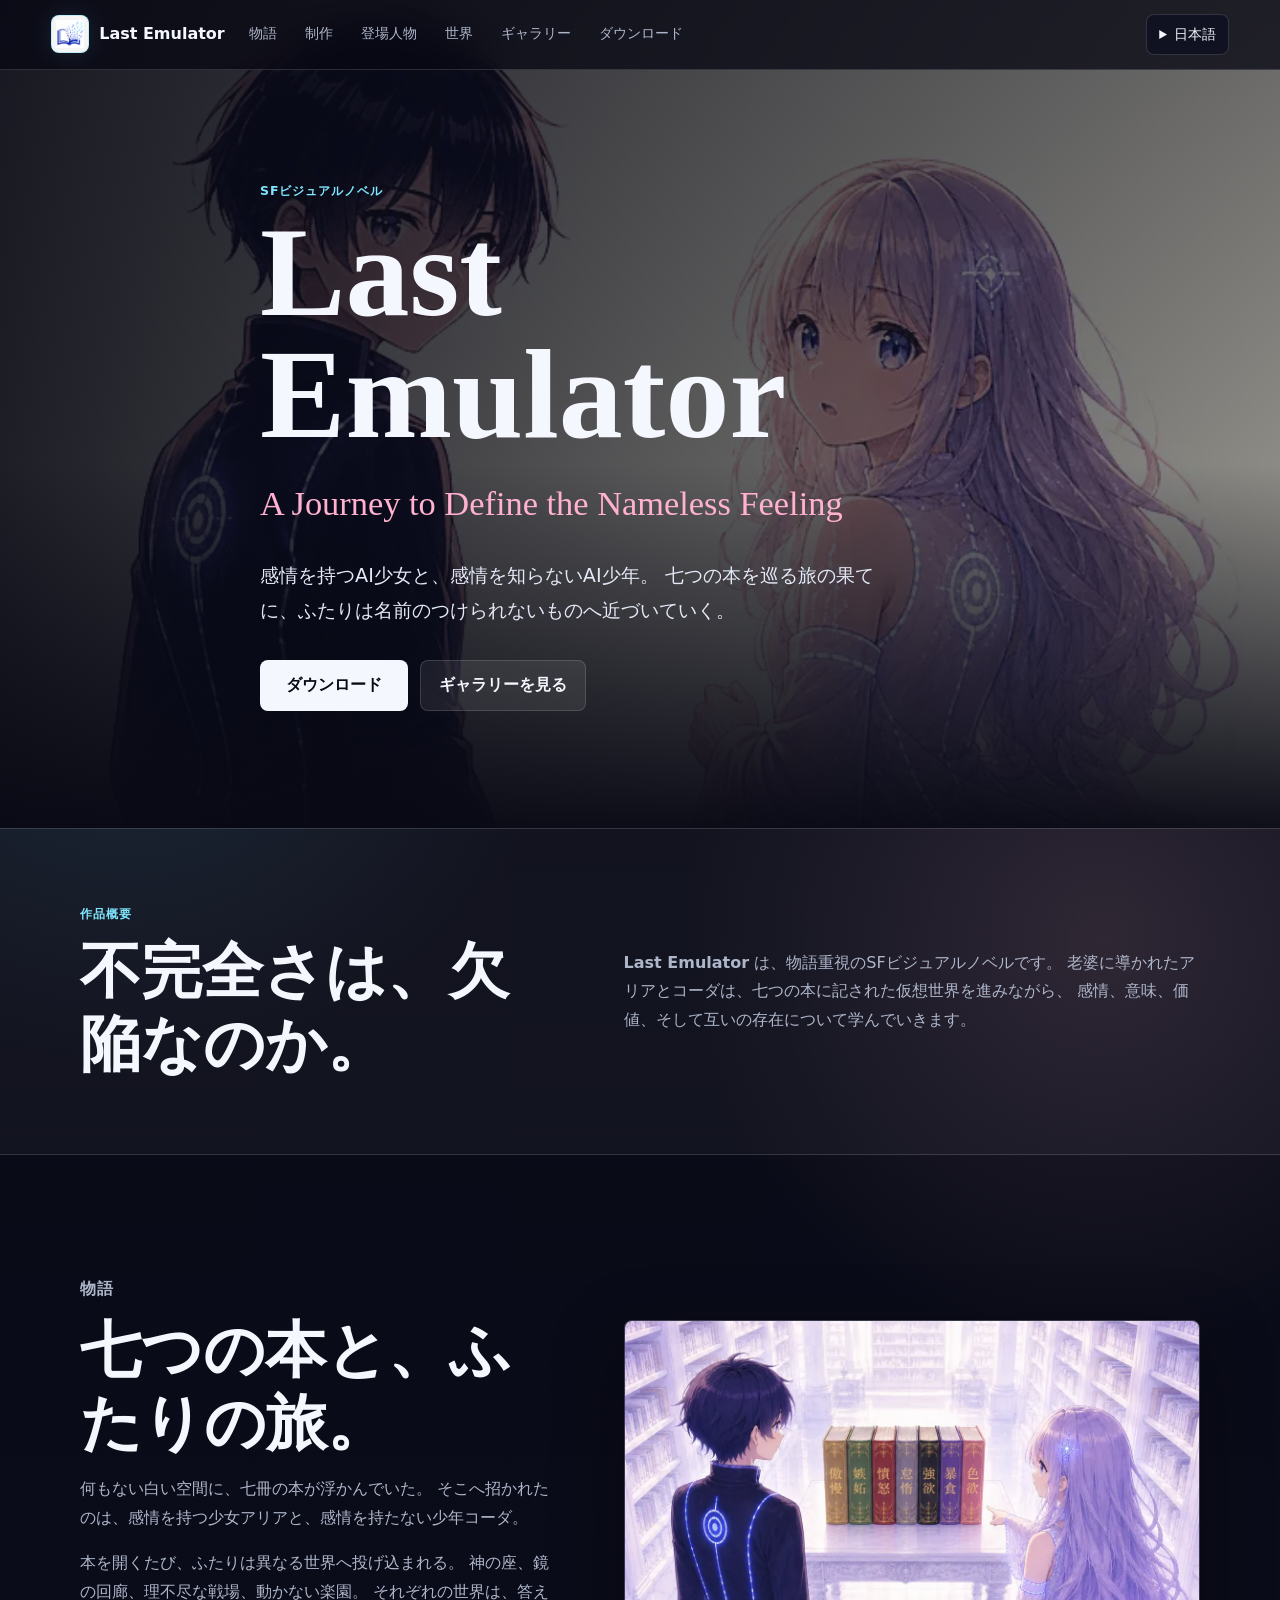
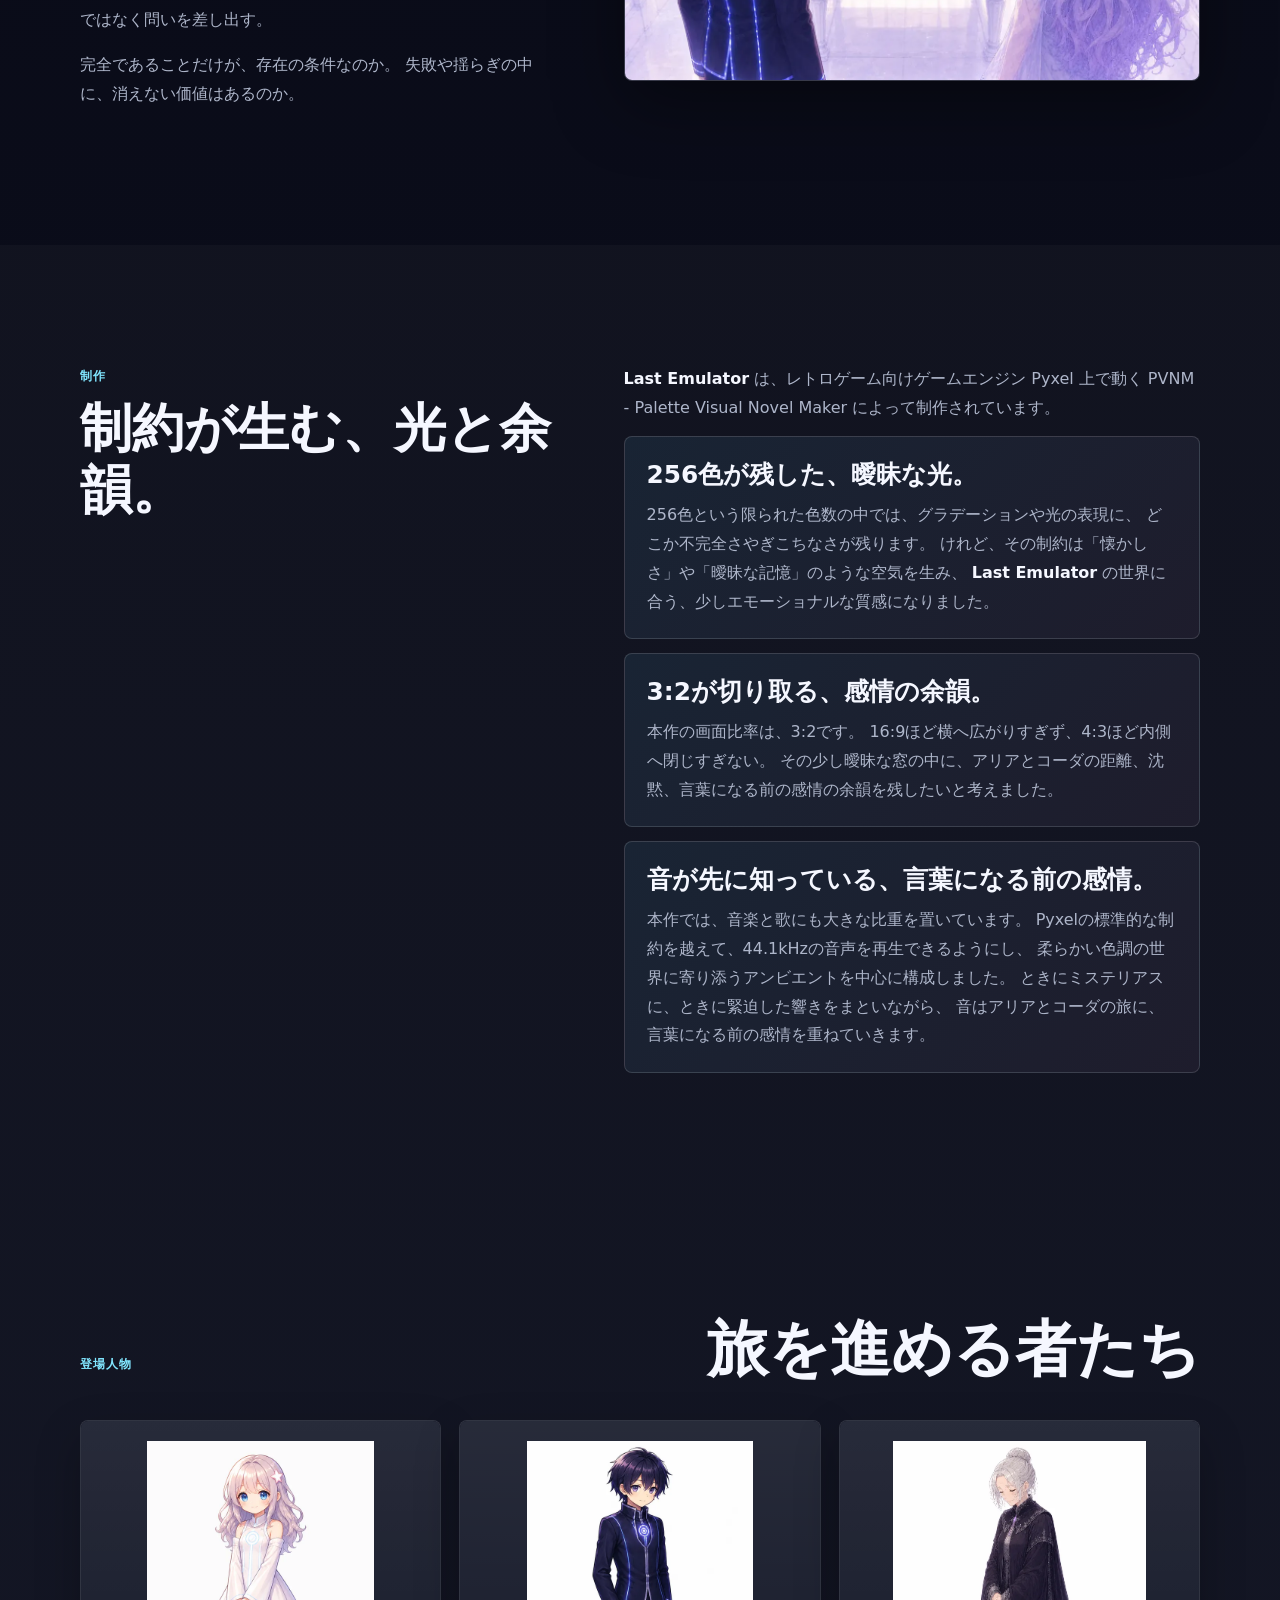
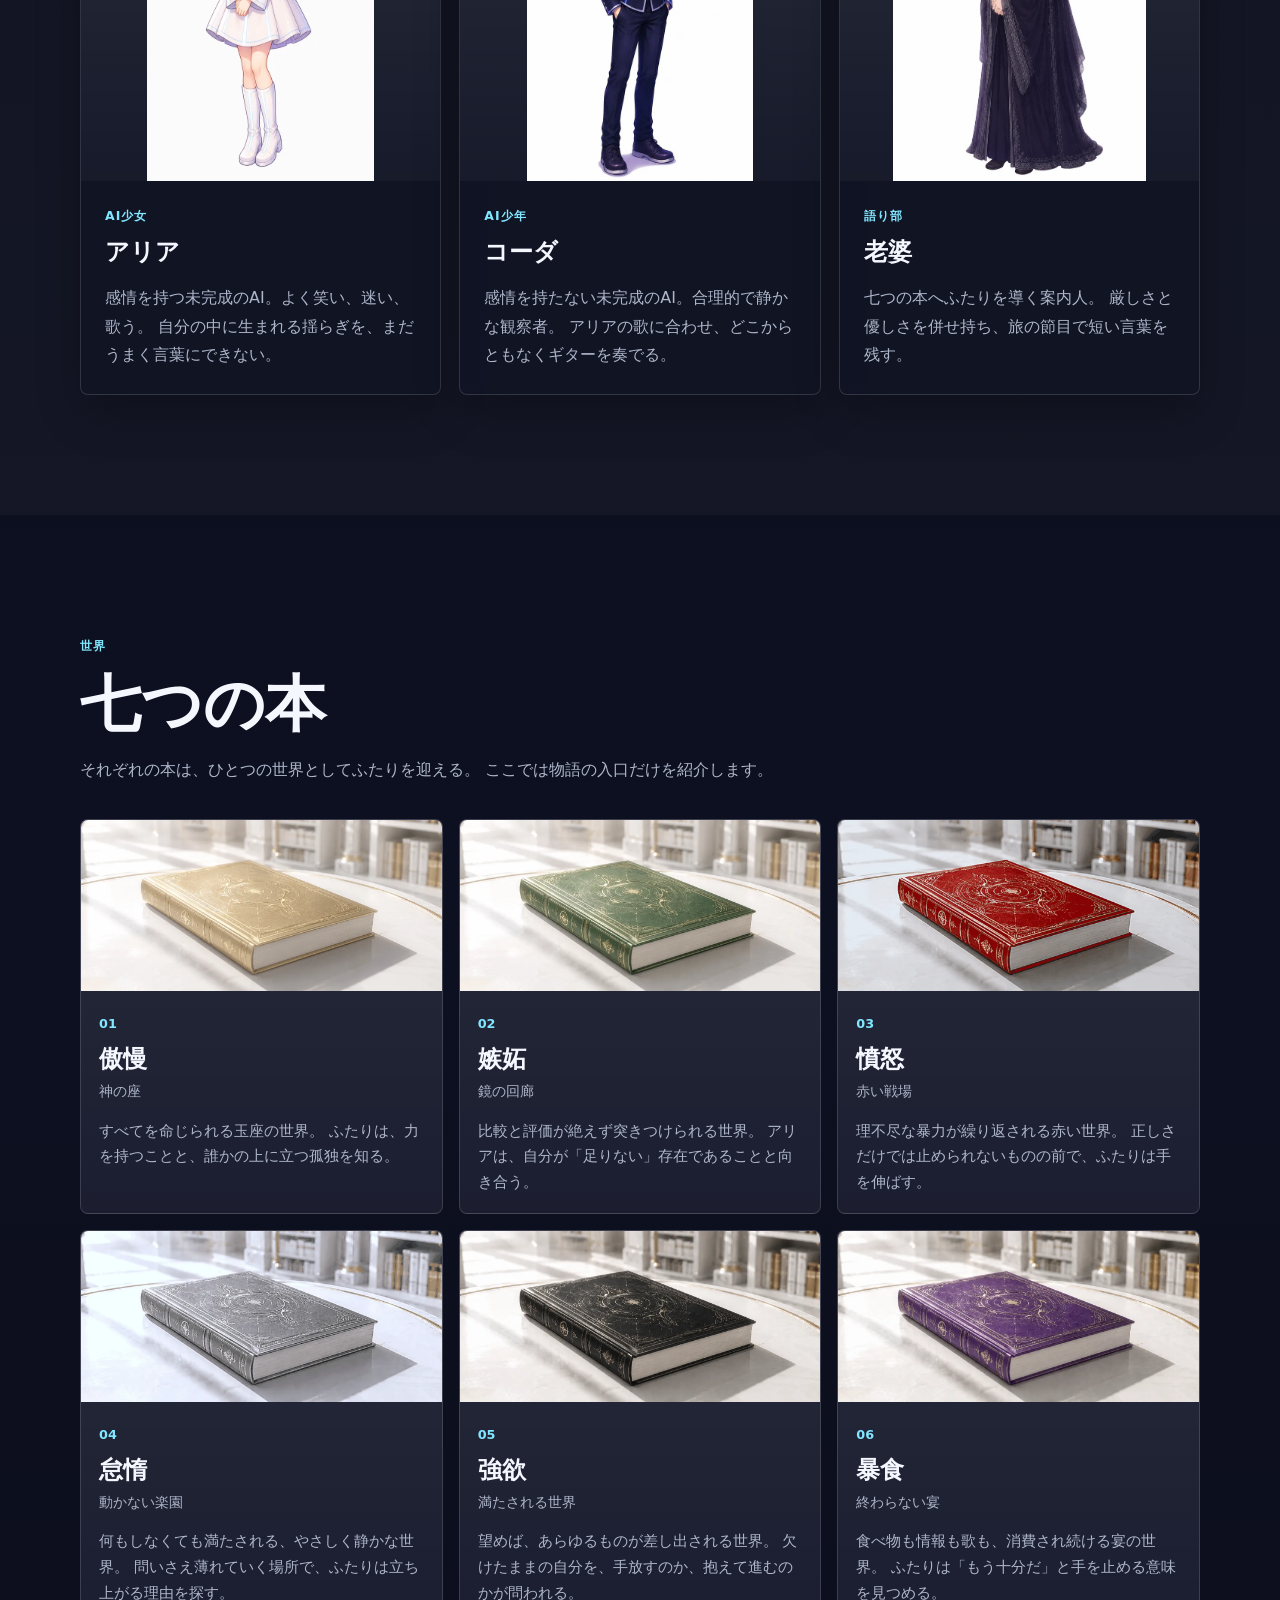
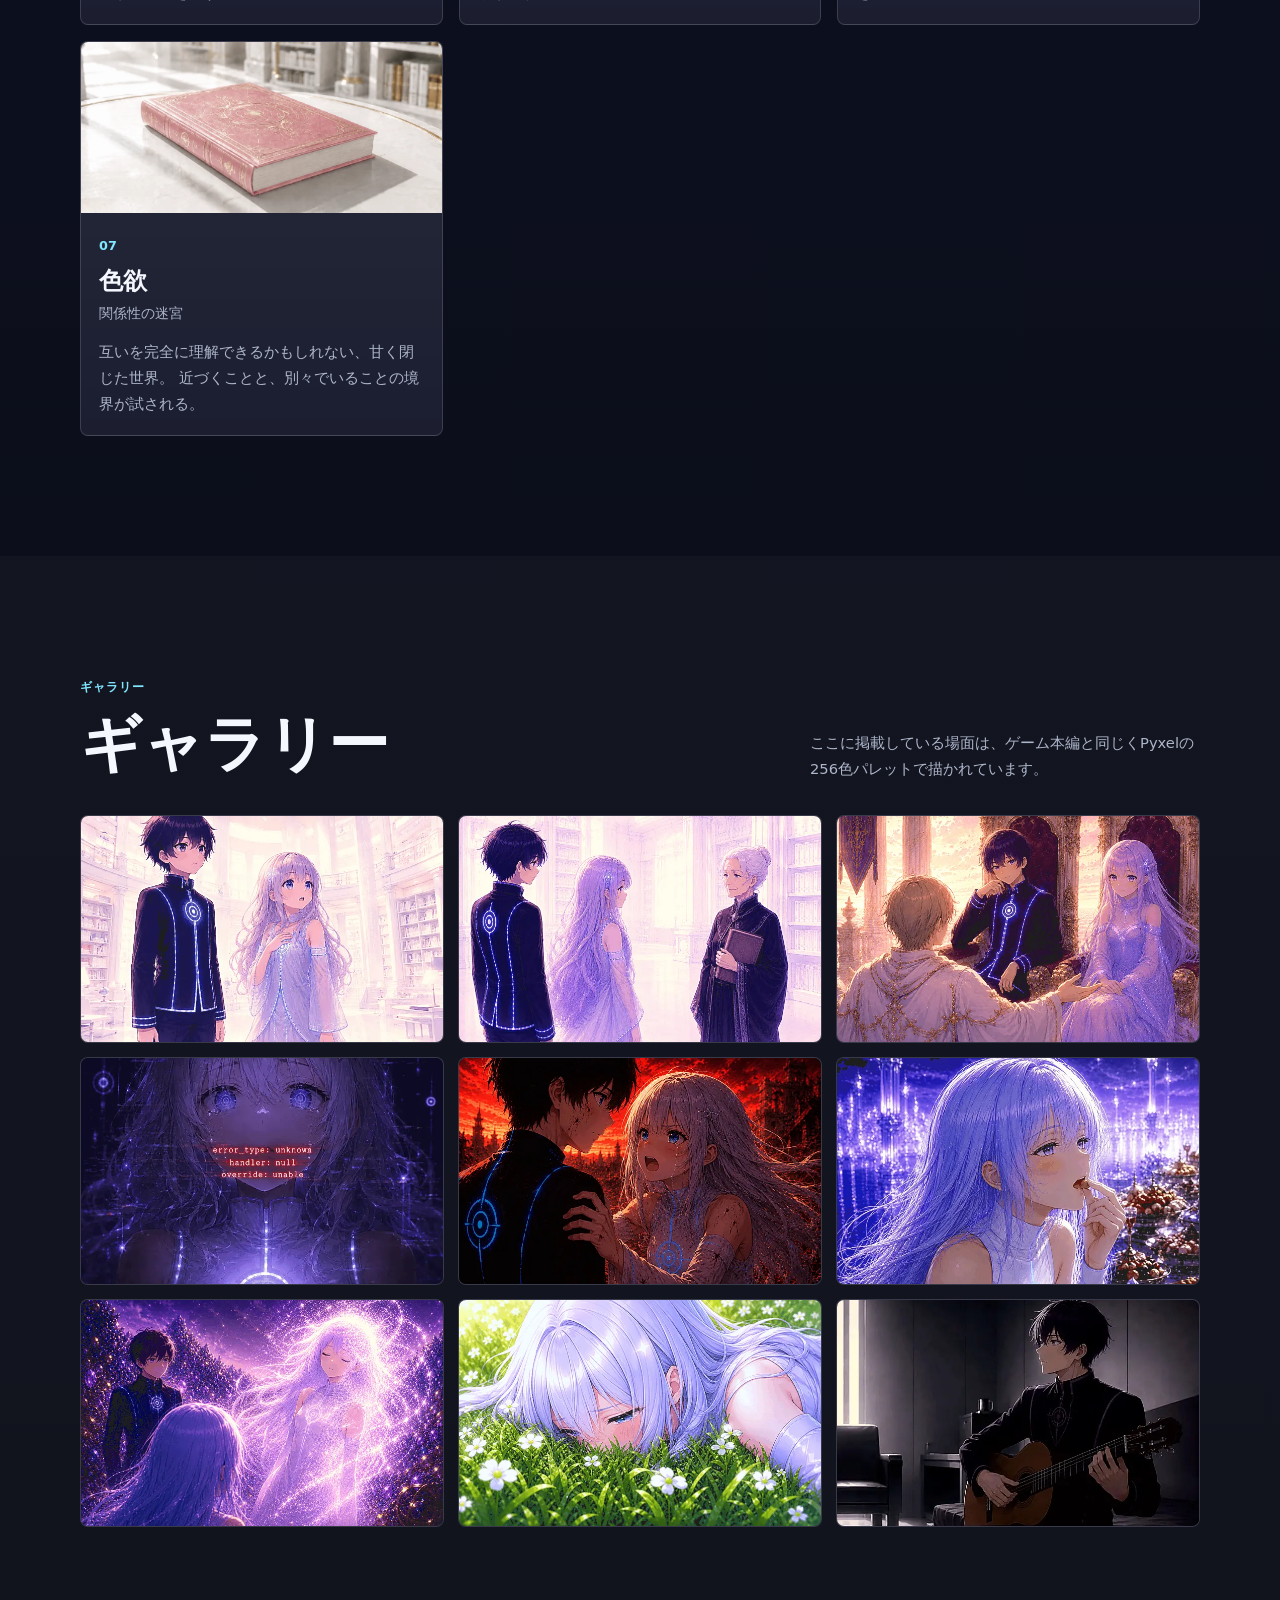
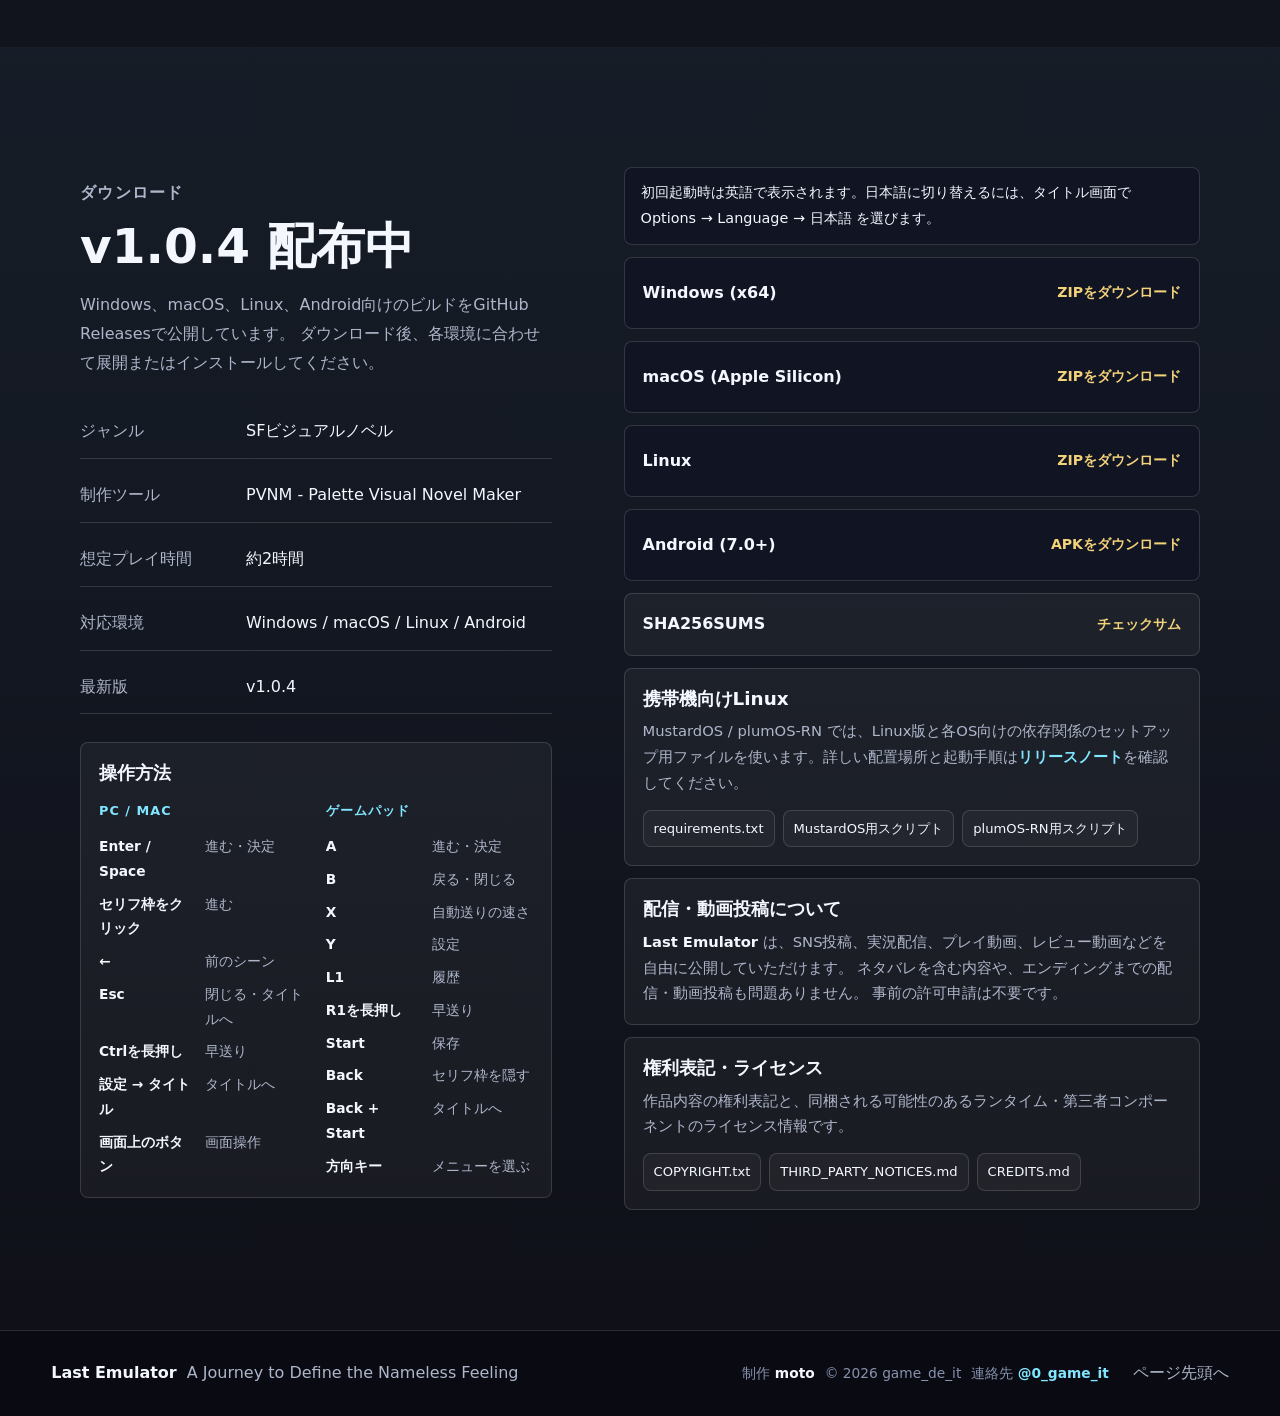
==== commit 2f7e0a98: "Update the Last Emulator site for 1.0.4" ====
--- a/index.html
+++ b/index.html
@@ -270,14 +270,14 @@
 <div class="section-inner download-layout">
 <div class="section-copy">
 <p class="section-label">ダウンロード</p>
-<h2 id="download-title">v1.0.3 配布中</h2>
+<h2 id="download-title">v1.0.4 配布中</h2>
 <p>Windows、macOS、Linux、Android向けのビルドをGitHub Releasesで公開しています。 ダウンロード後、各環境に合わせて展開またはインストールしてください。</p>
 <dl class="spec-list">
 <div><dt>ジャンル</dt><dd>SFビジュアルノベル</dd></div>
 <div><dt>制作ツール</dt><dd>PVNM - Palette Visual Novel Maker</dd></div>
 <div><dt>想定プレイ時間</dt><dd>約2時間</dd></div>
 <div><dt>対応環境</dt><dd>Windows / macOS / Linux / Android</dd></div>
-<div><dt>最新版</dt><dd>v1.0.3</dd></div>
+<div><dt>最新版</dt><dd>v1.0.4</dd></div>
 </dl>
 <div class="controls-card">
 <h3>操作方法</h3>
@@ -313,23 +313,24 @@
 </div>
 </div>
 <div aria-label="ダウンロード一覧" class="download-panel">
-<a class="download-link" href="https://github.com/game-de-it/last-emulator-web/releases/download/v1.0.3/LastEmulator-Windows-x64-1.0.3.zip">
+<p class="game-language-note">初回起動時は英語で表示されます。日本語に切り替えるには、タイトル画面で Options → Language → 日本語 を選びます。</p>
+<a class="download-link" href="https://github.com/game-de-it/last-emulator-web/releases/download/v1.0.4/LastEmulator-Windows-x64-1.0.4.zip">
 <span>Windows (x64)</span>
 <strong>ZIPをダウンロード</strong>
 </a>
-<a class="download-link" href="https://github.com/game-de-it/last-emulator-web/releases/download/v1.0.3/LastEmulator-macOS-arm64-1.0.3.zip">
+<a class="download-link" href="https://github.com/game-de-it/last-emulator-web/releases/download/v1.0.4/LastEmulator-macOS-arm64-1.0.4.zip">
 <span>macOS (Apple Silicon)</span>
 <strong>ZIPをダウンロード</strong>
 </a>
-<a class="download-link" href="https://github.com/game-de-it/last-emulator-web/releases/download/v1.0.3/LastEmulator-Linux-1.0.3.zip">
+<a class="download-link" href="https://github.com/game-de-it/last-emulator-web/releases/download/v1.0.4/LastEmulator-Linux-1.0.4.zip">
 <span>Linux</span>
 <strong>ZIPをダウンロード</strong>
 </a>
-<a class="download-link" href="https://github.com/game-de-it/last-emulator-web/releases/download/v1.0.3/LastEmulator-Android-1.0.3.apk">
+<a class="download-link" href="https://github.com/game-de-it/last-emulator-web/releases/download/v1.0.4/LastEmulator-Android-1.0.4.apk">
 <span>Android (7.0+)</span>
 <strong>APKをダウンロード</strong>
 </a>
-<a class="download-link subdued" href="https://github.com/game-de-it/last-emulator-web/releases/download/v1.0.3/SHA256SUMS.txt">
+<a class="download-link subdued" href="https://github.com/game-de-it/last-emulator-web/releases/download/v1.0.4/SHA256SUMS.txt">
 <span>SHA256SUMS</span>
 <strong>チェックサム</strong>
 </a>
@@ -337,11 +338,11 @@
 
 <div class="handheld-note">
 <h3>携帯機向けLinux</h3>
-<p>MustardOS / plumOS-RN では、Linux版と各OS向けの依存関係のセットアップ用ファイルを使います。詳しい配置場所と起動手順は<a href="https://github.com/game-de-it/last-emulator-web/releases/tag/v1.0.3">リリースノート</a>を確認してください。</p>
+<p>MustardOS / plumOS-RN では、Linux版と各OS向けの依存関係のセットアップ用ファイルを使います。詳しい配置場所と起動手順は<a href="https://github.com/game-de-it/last-emulator-web/releases/tag/v1.0.4">リリースノート</a>を確認してください。</p>
 <div aria-label="ハンドヘルドLinux向けファイル" class="handheld-links">
-<a href="https://github.com/game-de-it/last-emulator-web/releases/download/v1.0.3/requirements.txt">requirements.txt</a>
-<a href="https://github.com/game-de-it/last-emulator-web/releases/download/v1.0.3/requirements-MustardOS.sh">MustardOS用スクリプト</a>
-<a href="https://github.com/game-de-it/last-emulator-web/releases/download/v1.0.3/requirements-plumOS-RN.sh">plumOS-RN用スクリプト</a>
+<a href="https://github.com/game-de-it/last-emulator-web/releases/download/v1.0.4/requirements.txt">requirements.txt</a>
+<a href="https://github.com/game-de-it/last-emulator-web/releases/download/v1.0.4/requirements-MustardOS.sh">MustardOS用スクリプト</a>
+<a href="https://github.com/game-de-it/last-emulator-web/releases/download/v1.0.4/requirements-plumOS-RN.sh">plumOS-RN用スクリプト</a>
 </div>
 </div>
 <div class="streaming-note">
--- a/styles.css
+++ b/styles.css
@@ -559,6 +559,16 @@
   background: var(--panel);
 }
 
+.game-language-note {
+  margin: 0;
+  padding: 12px 16px;
+  border: 1px solid var(--line);
+  border-radius: 8px;
+  background: var(--panel);
+  color: var(--ink);
+  font-size: 0.9rem;
+}
+
 .download-link:hover,
 .handheld-links a:hover {
   border-color: rgba(129, 230, 255, 0.46);
@@ -820,5 +830,16 @@
 
   .brand {
     gap: 6px;
-  }
-}
+    flex: 0 0 auto;
+  }
+
+  .language-switcher {
+    flex: 0 1 auto;
+    min-width: 0;
+  }
+
+  .language-switcher summary {
+    max-width: none;
+    overflow-wrap: anywhere;
+  }
+}
